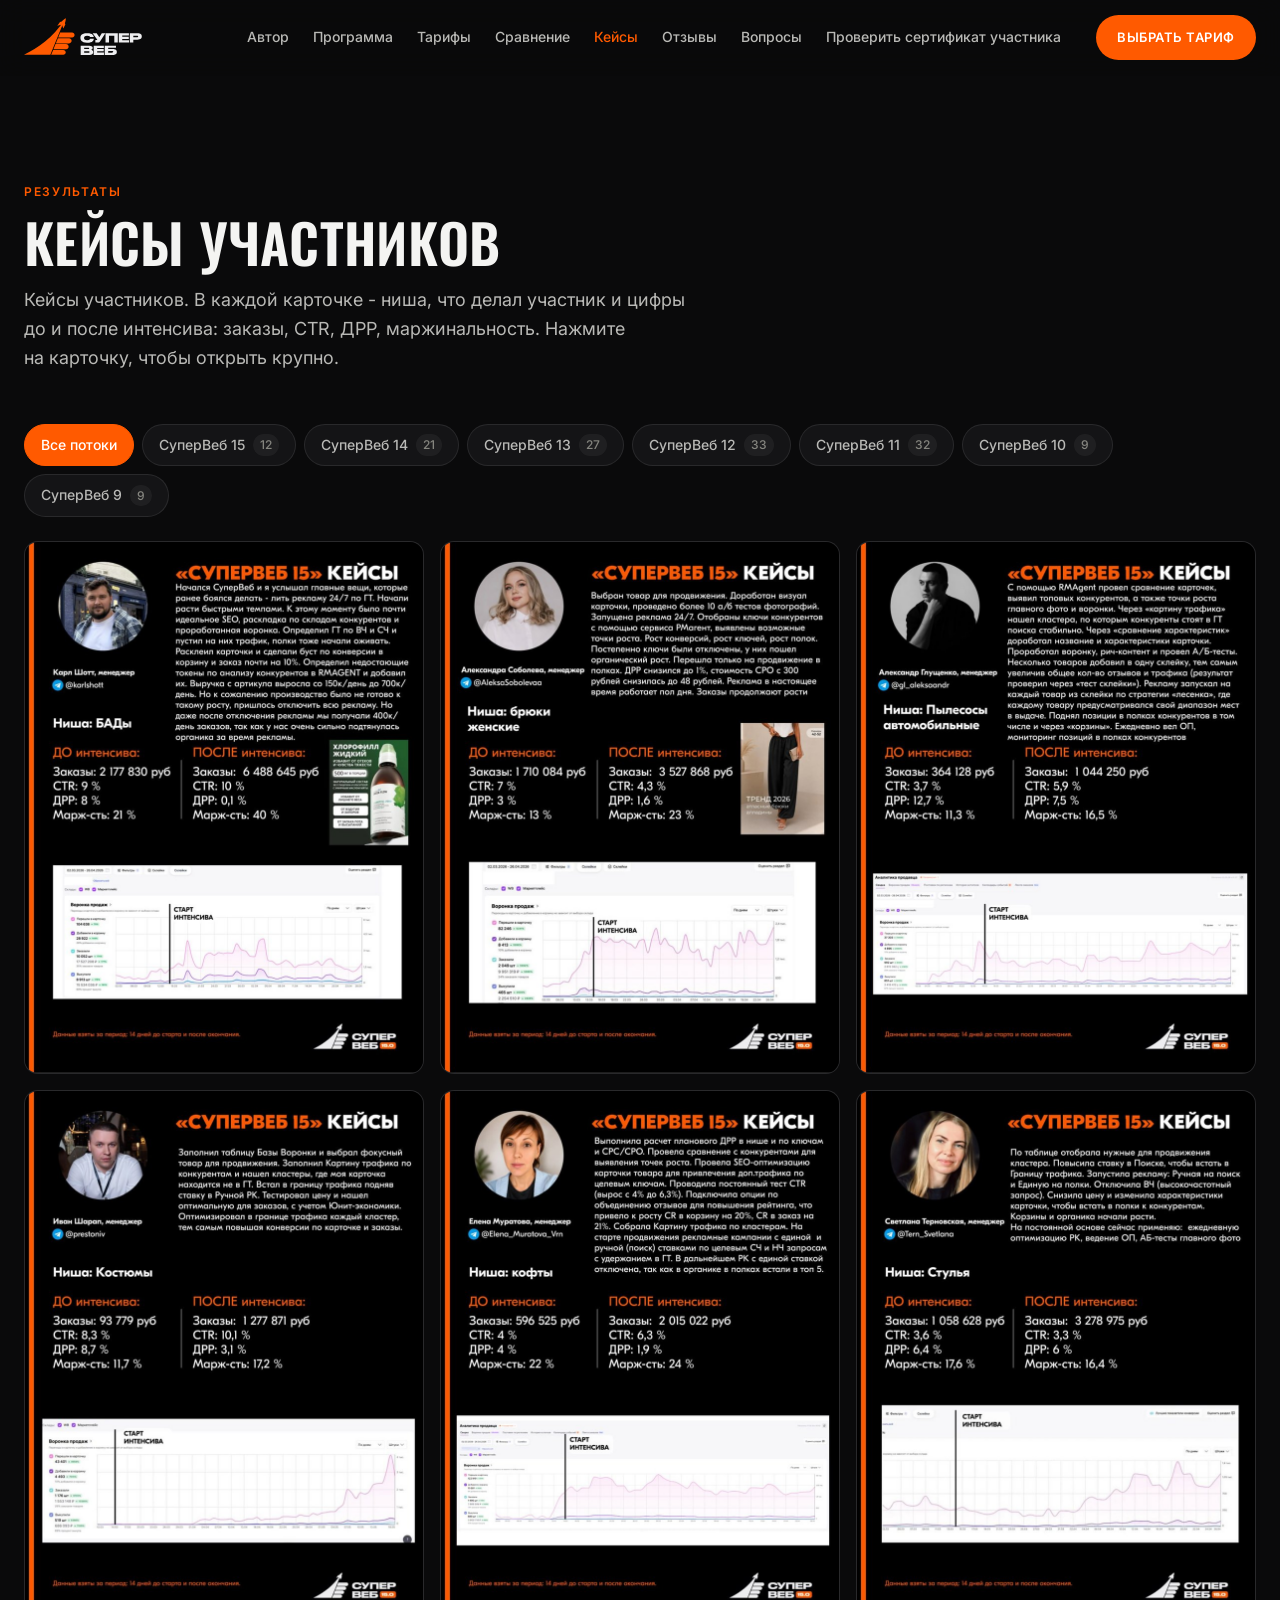
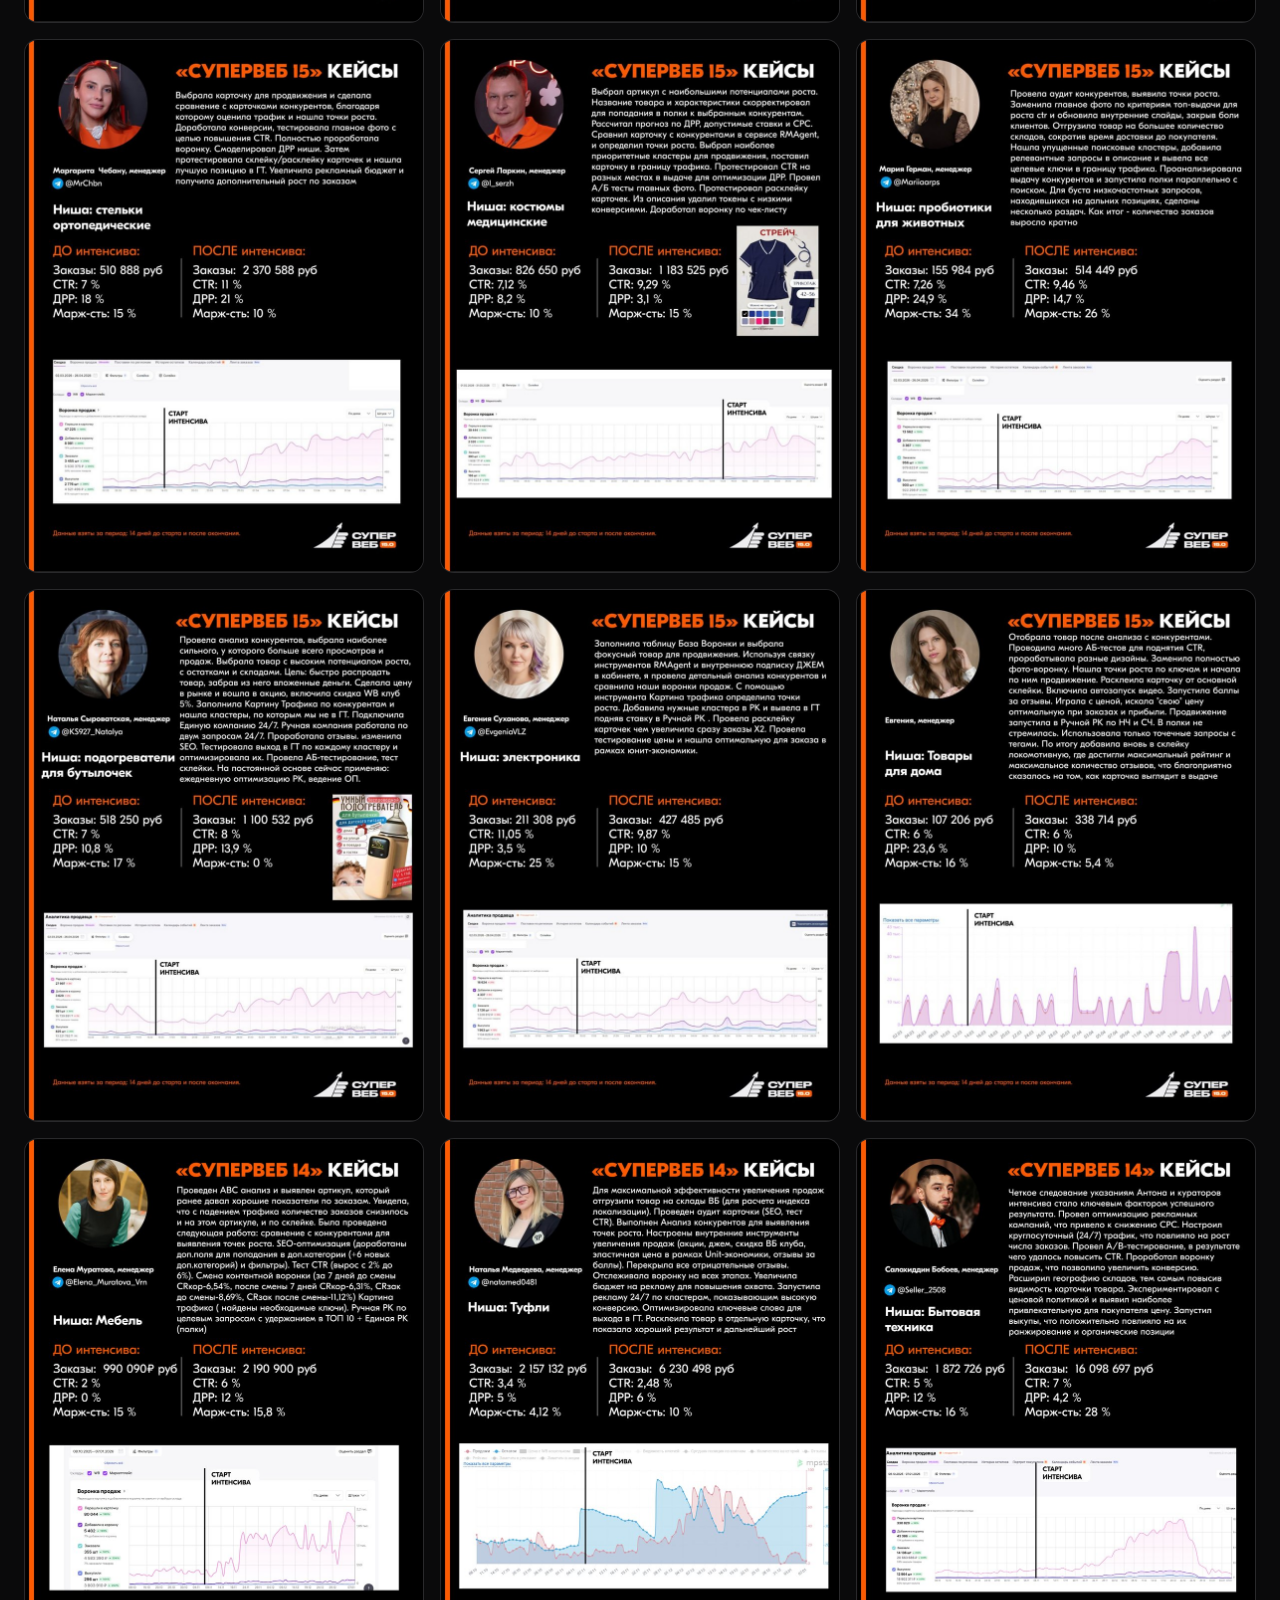
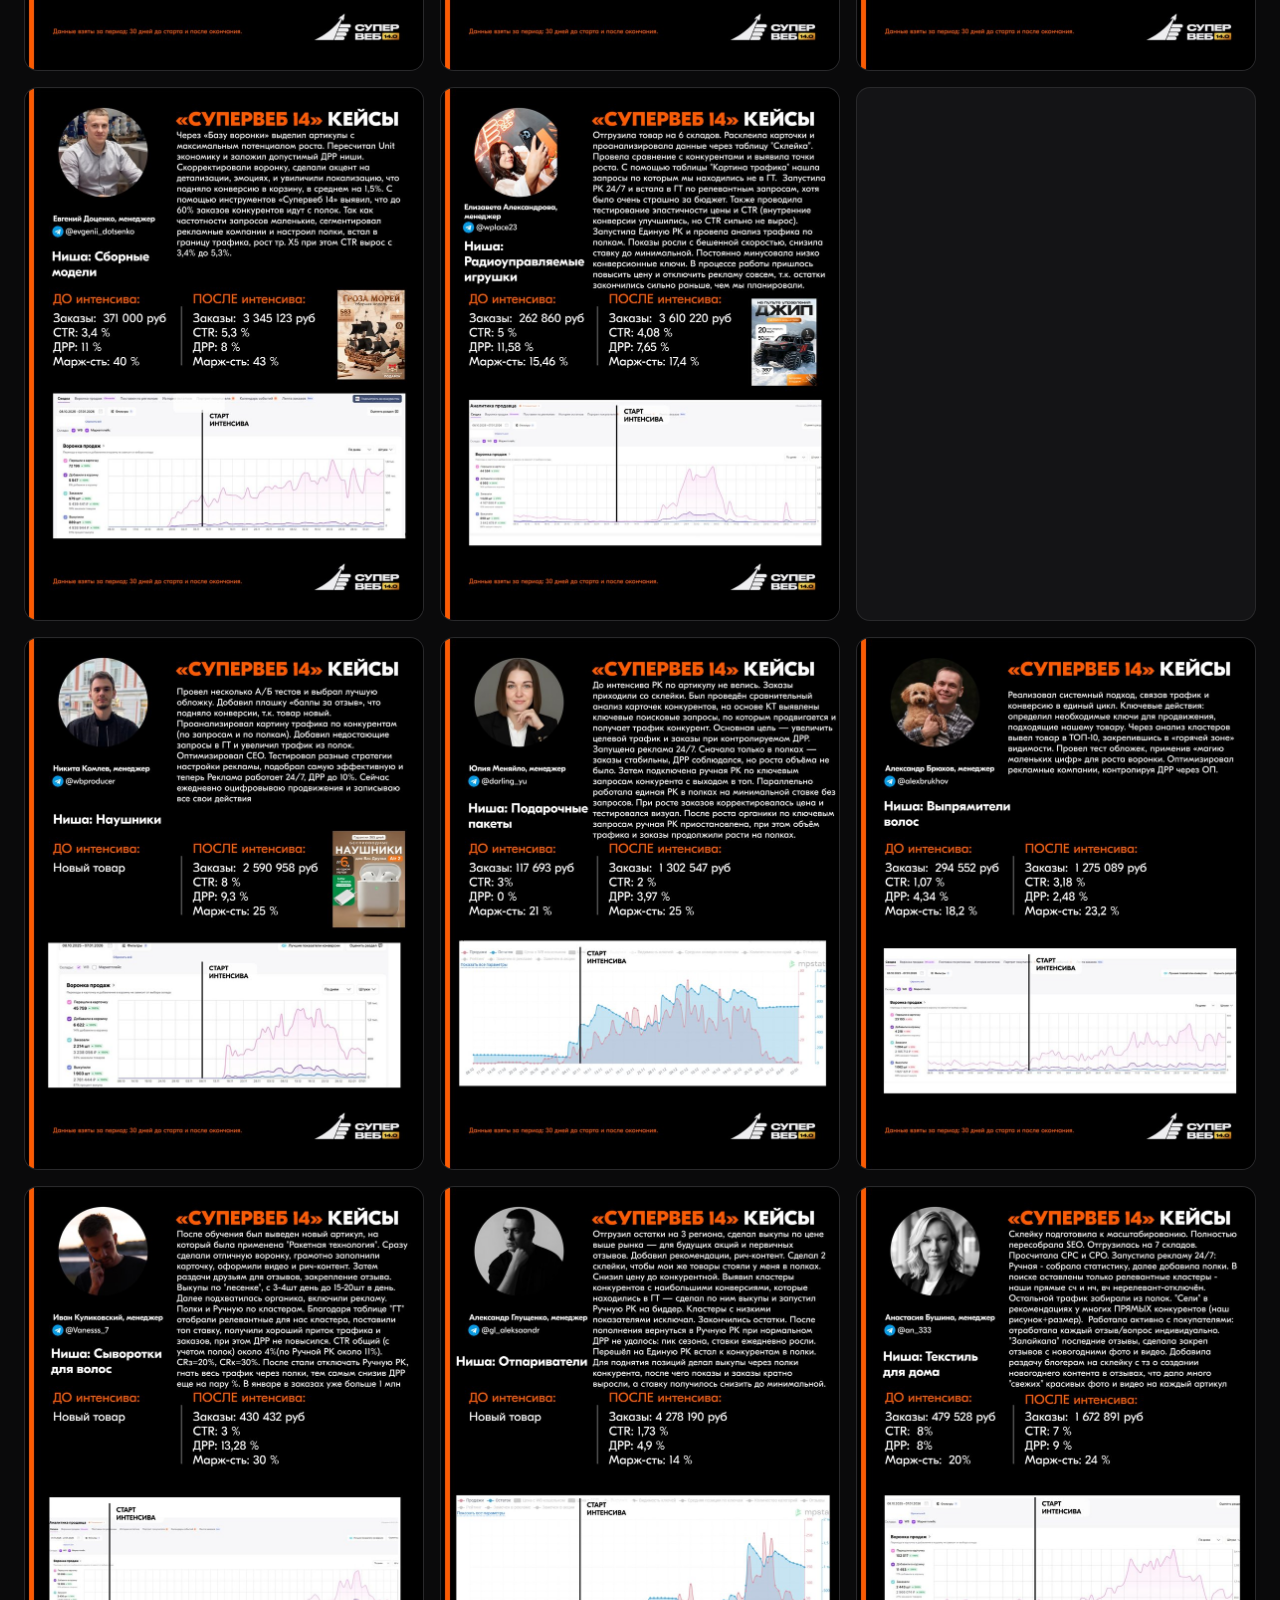
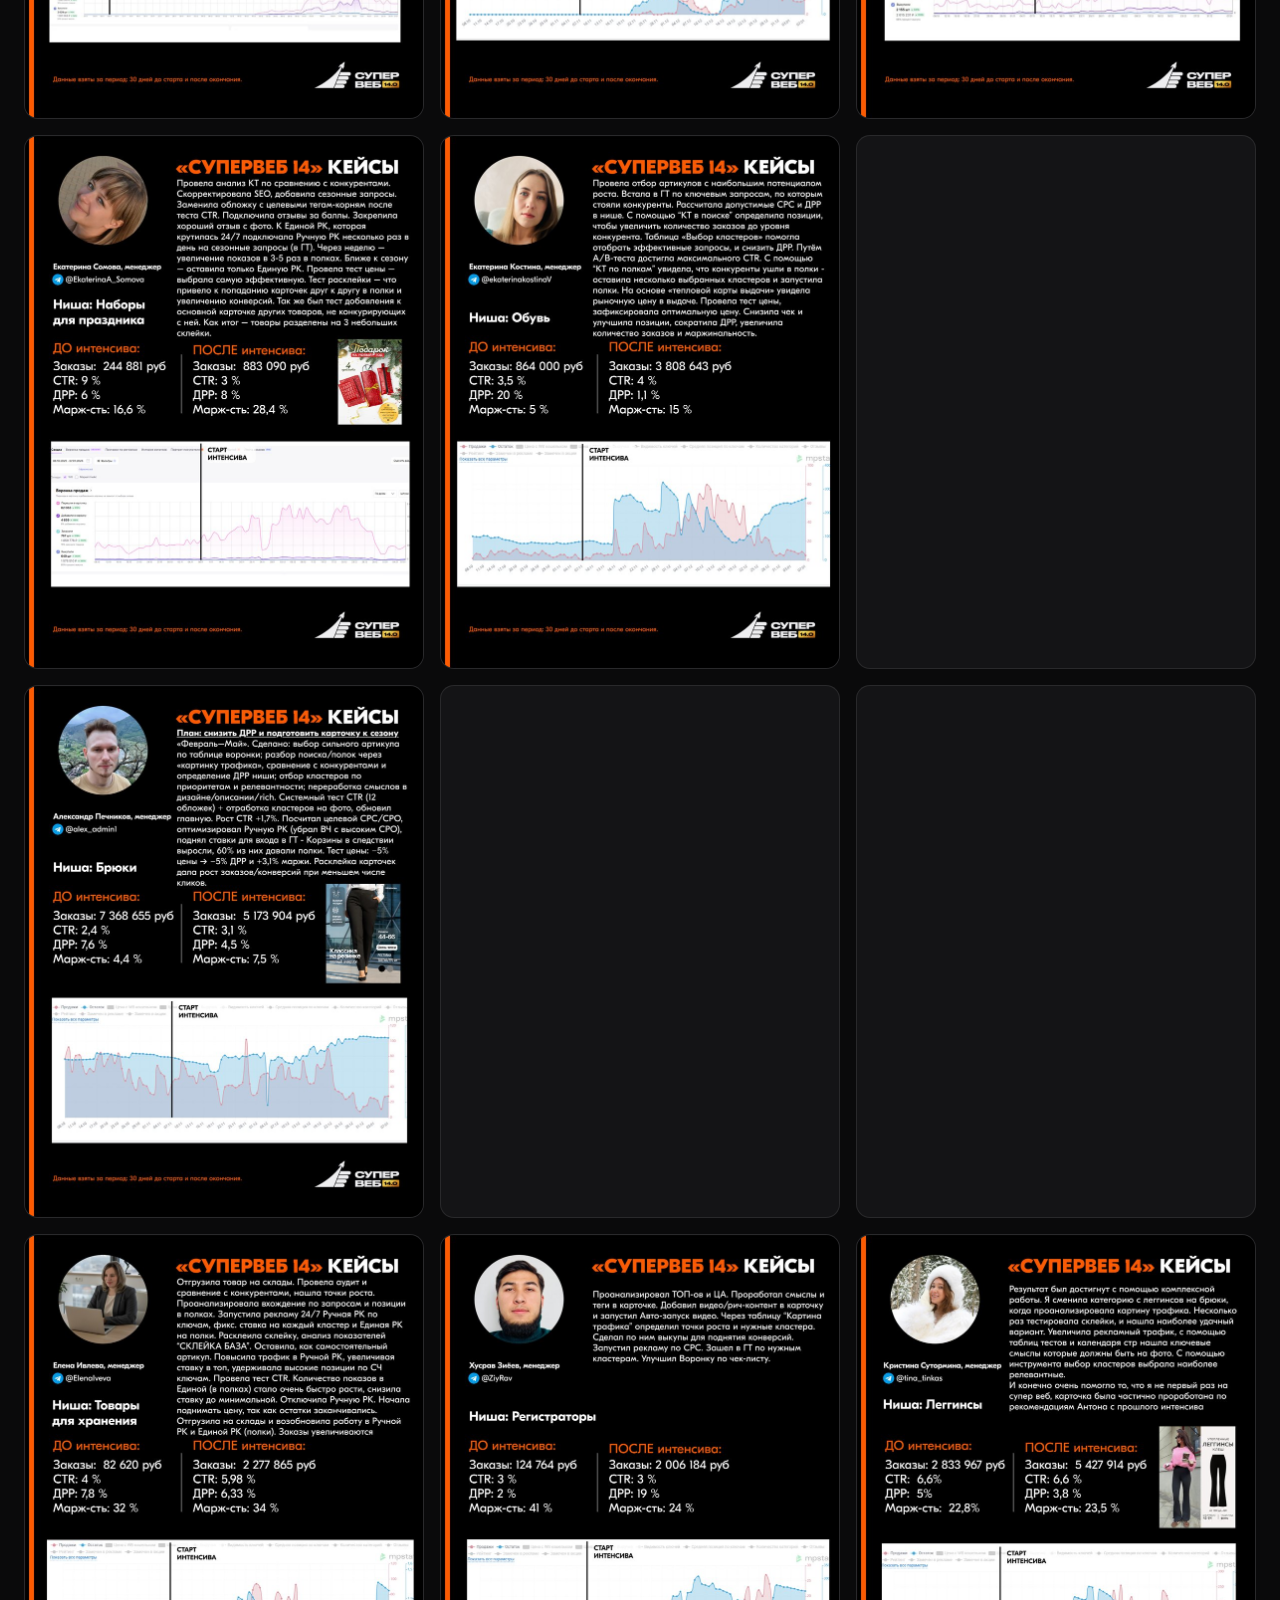
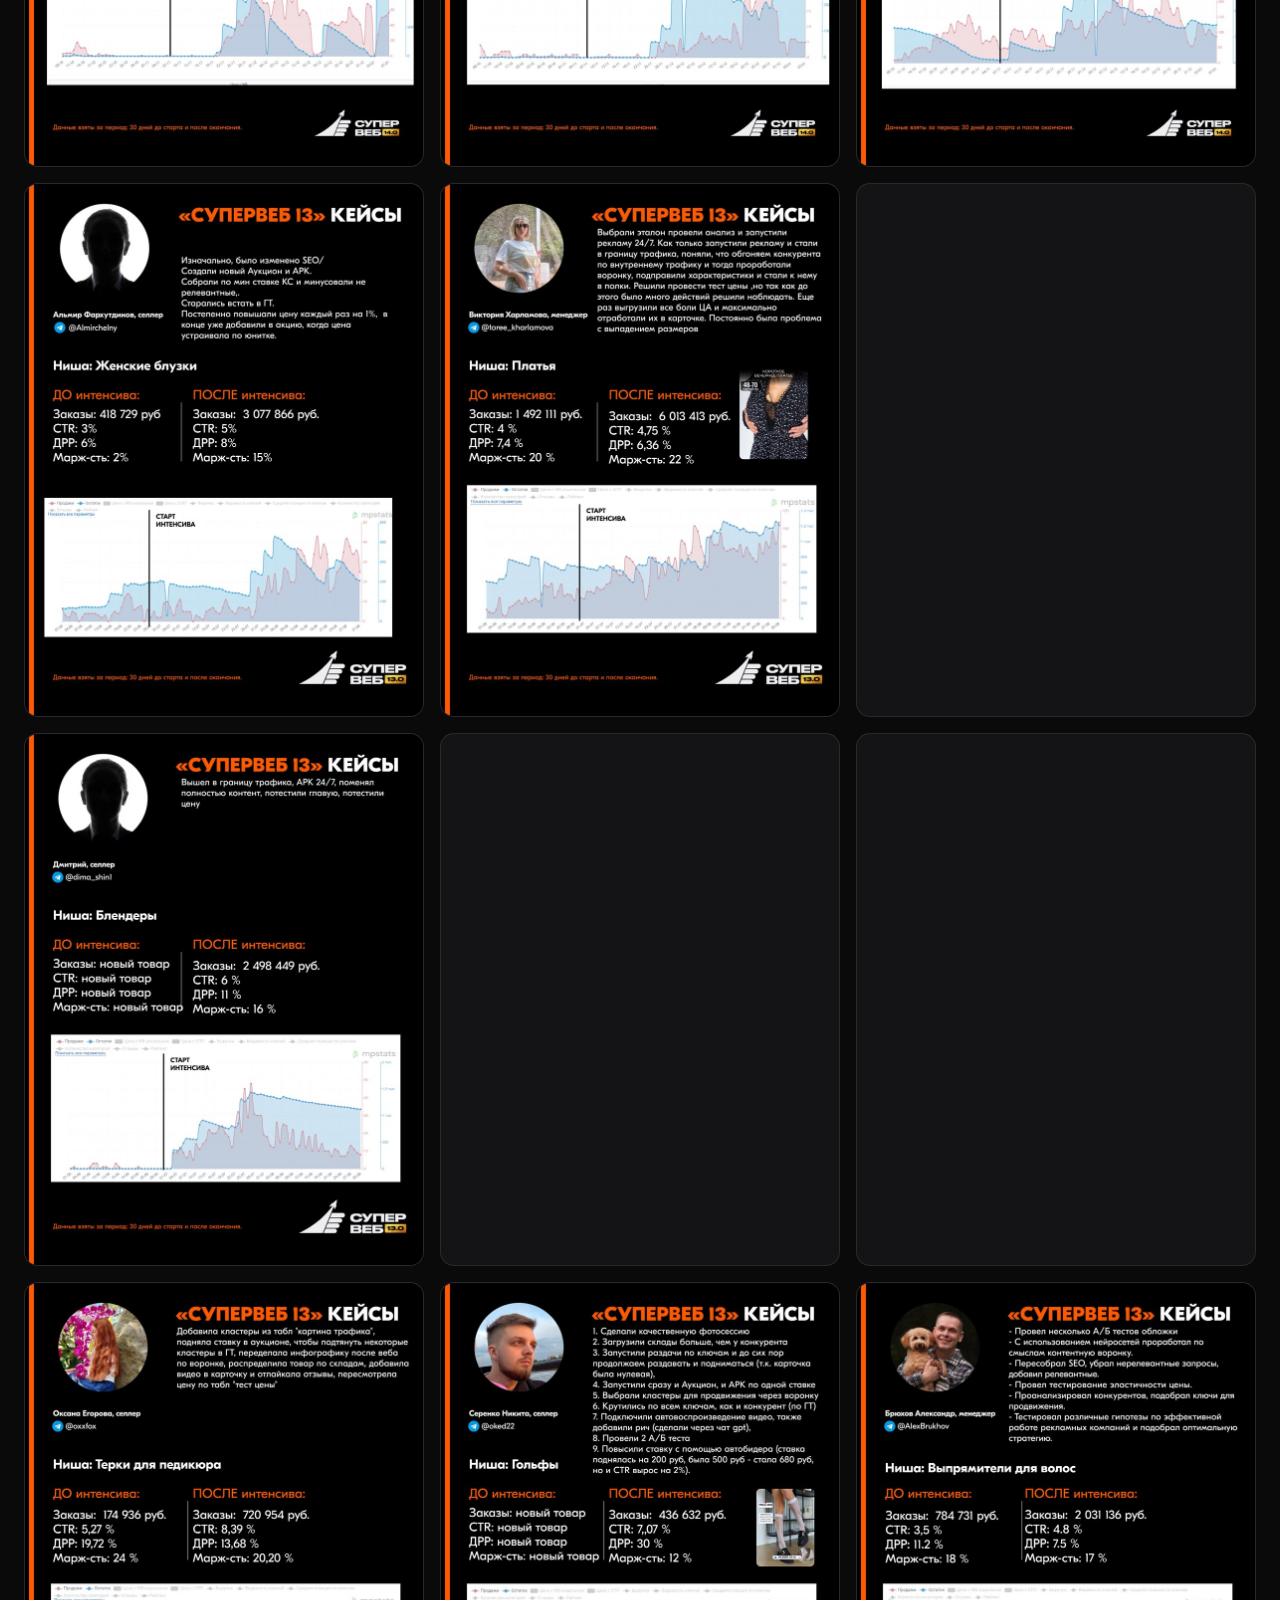
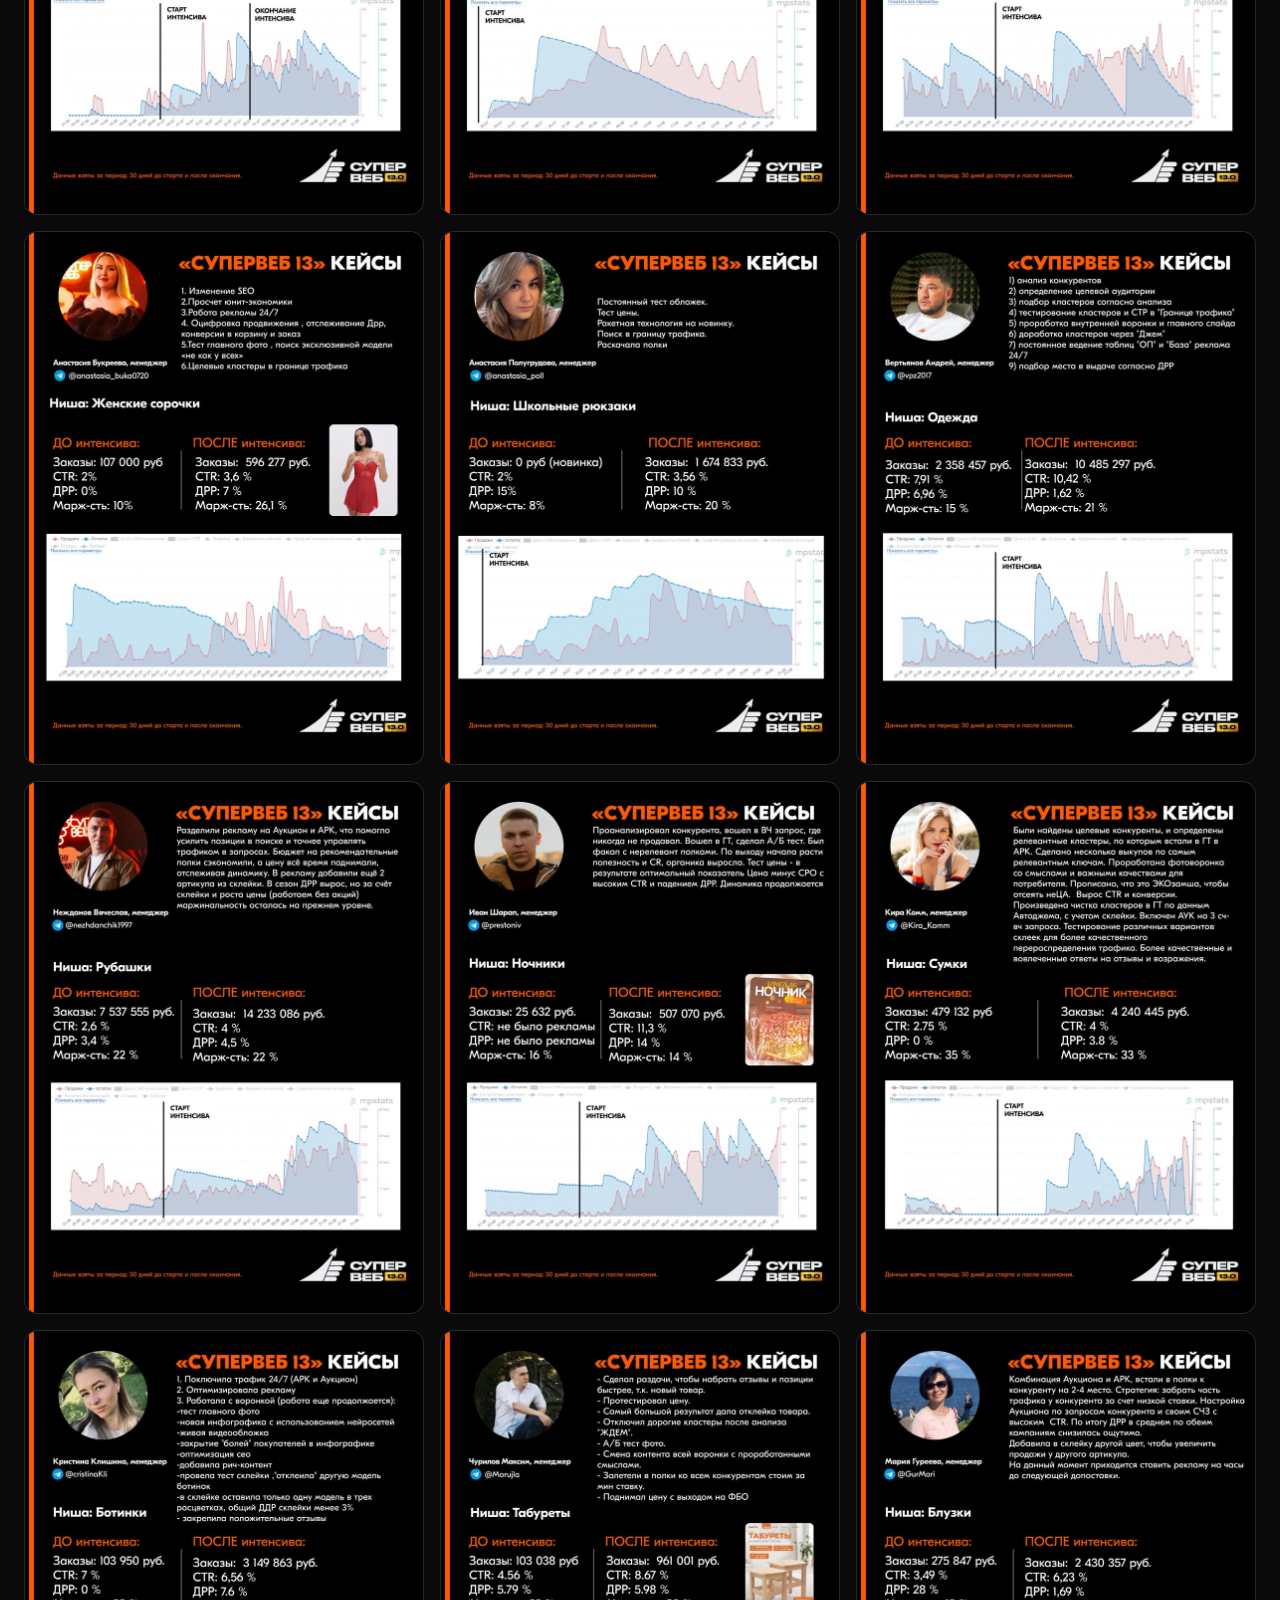
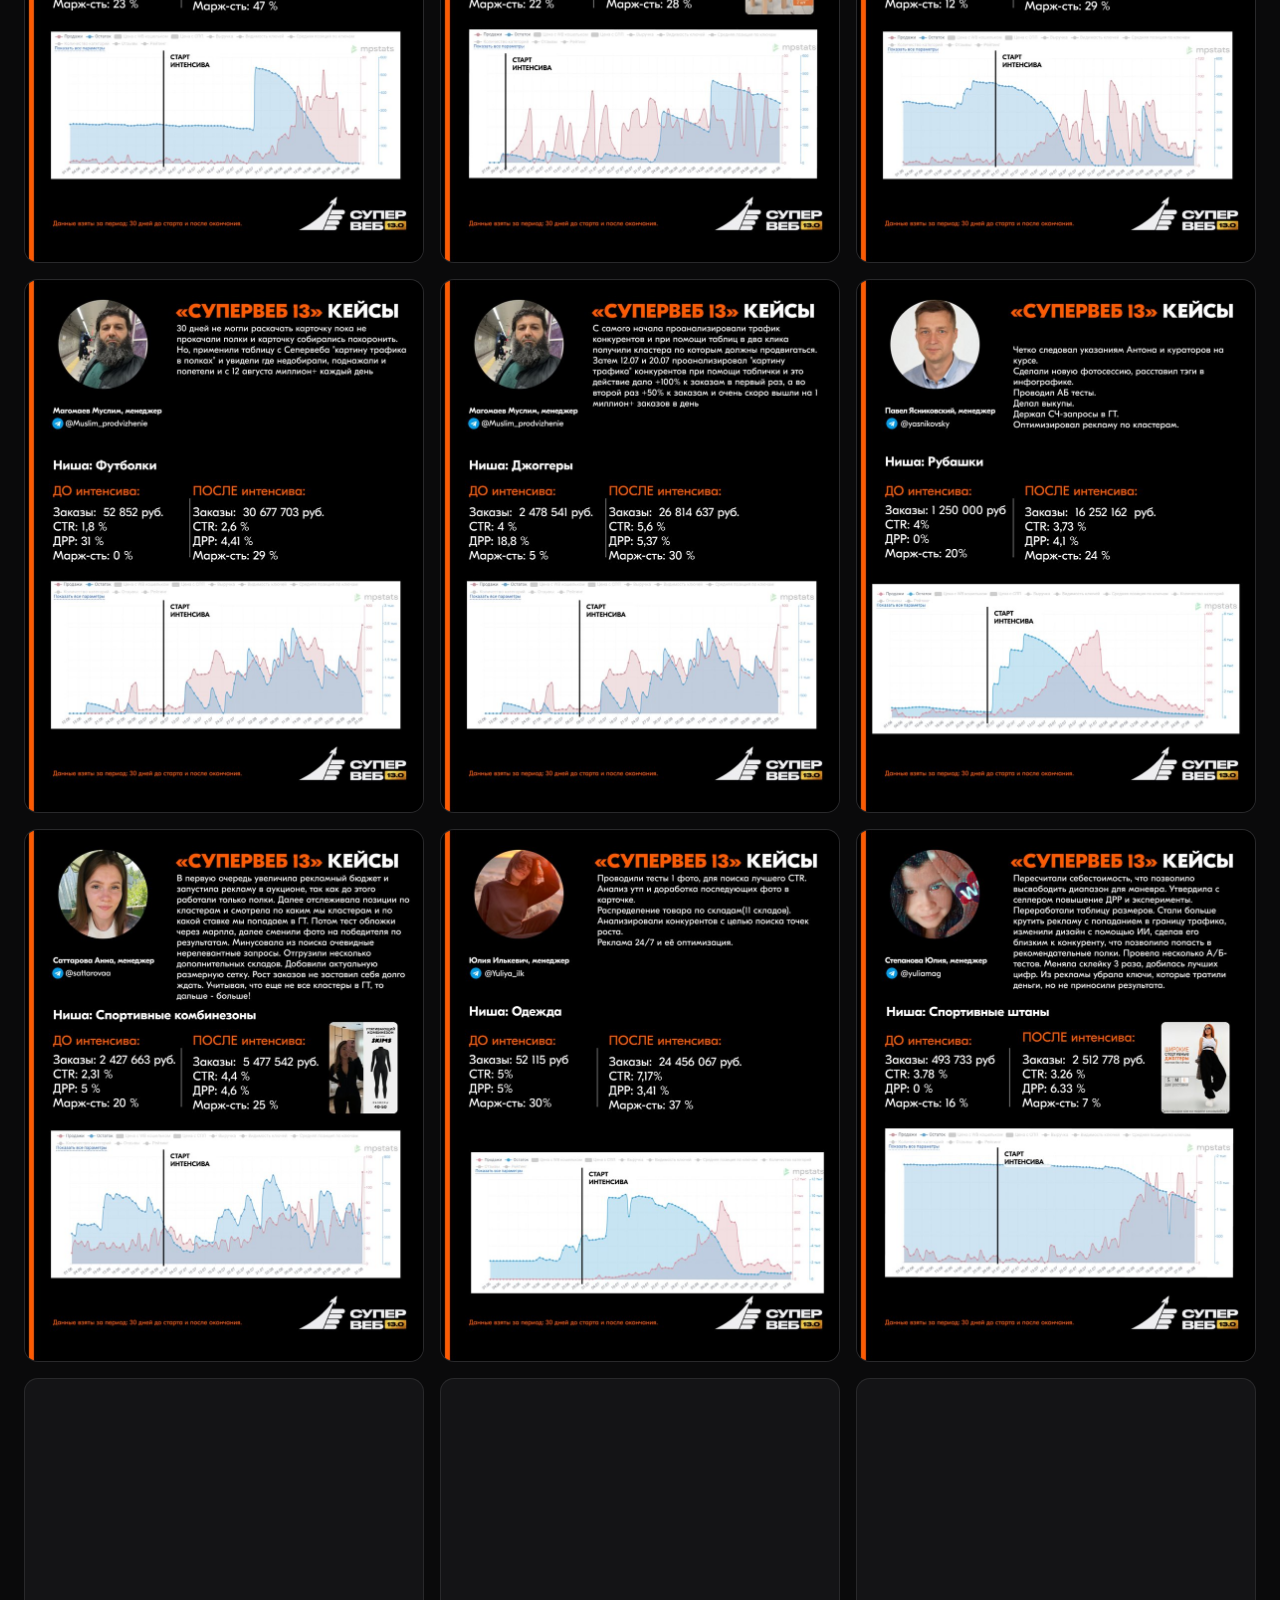
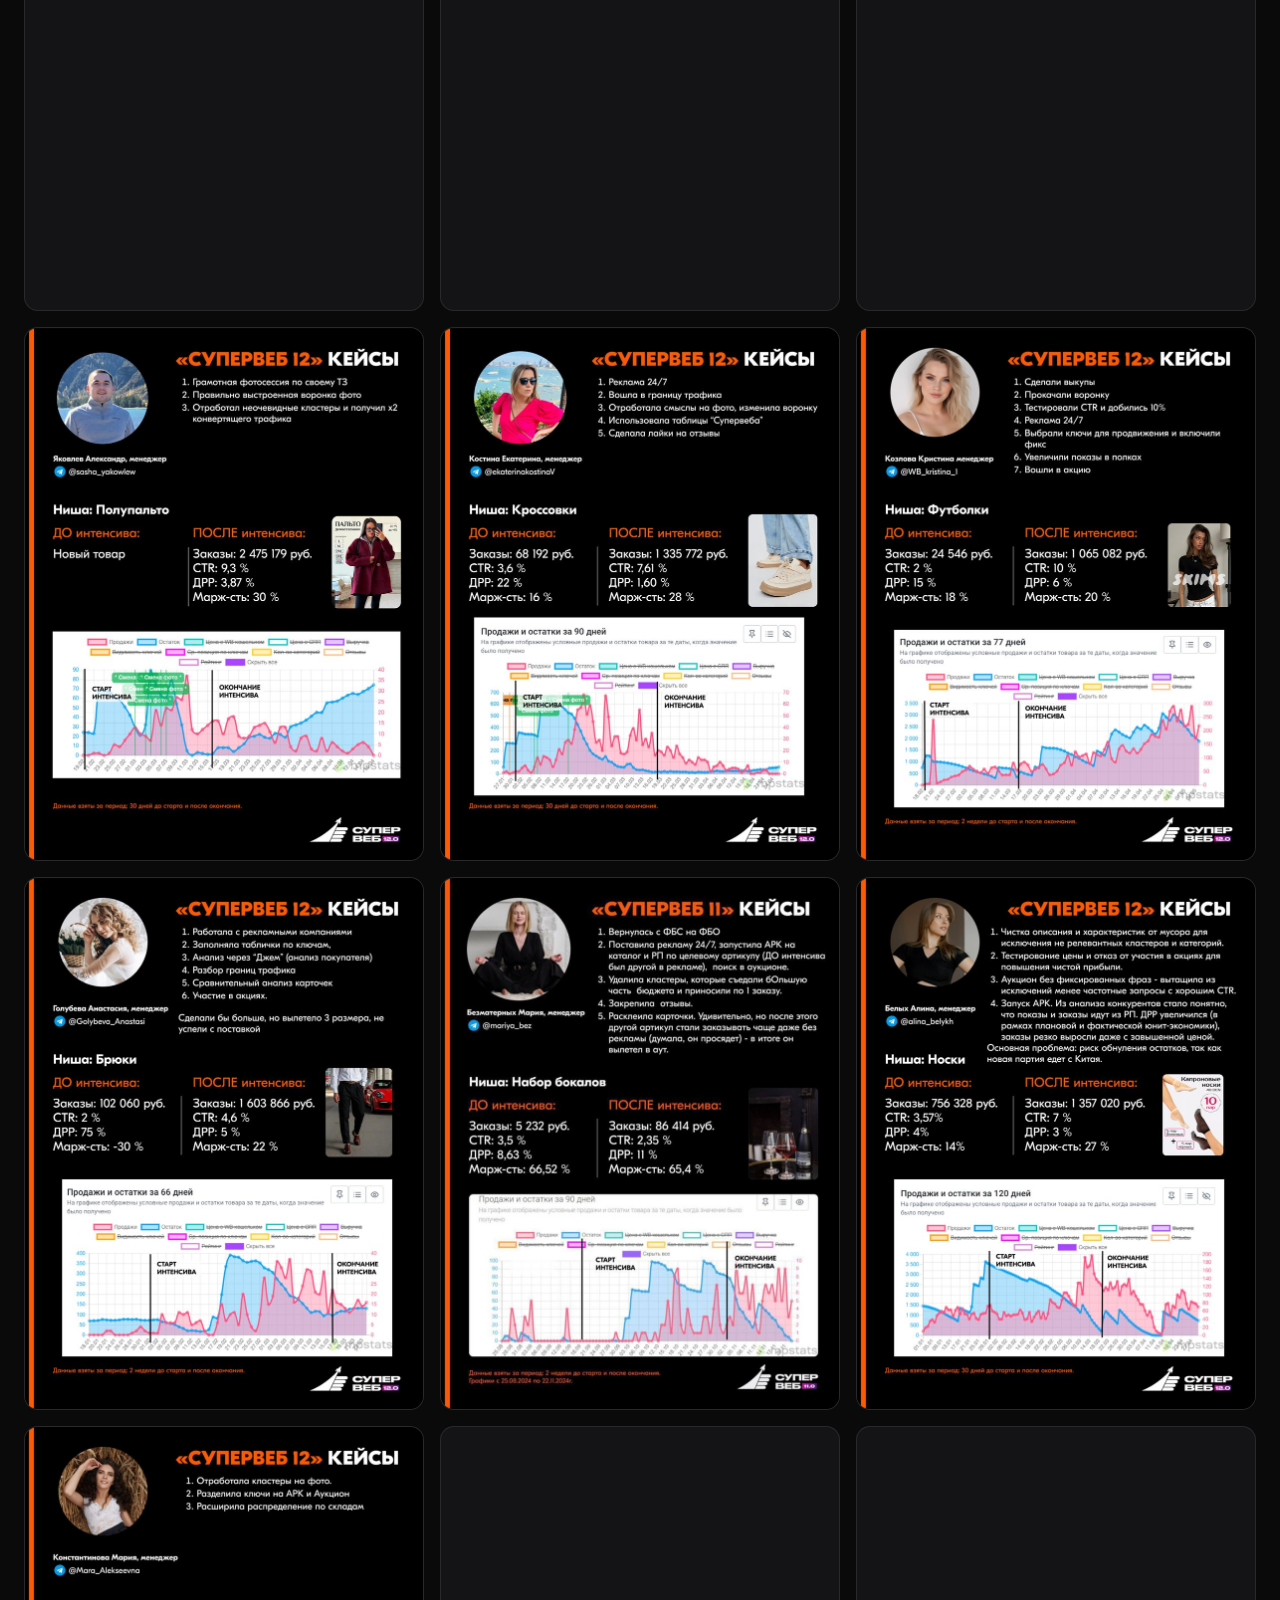
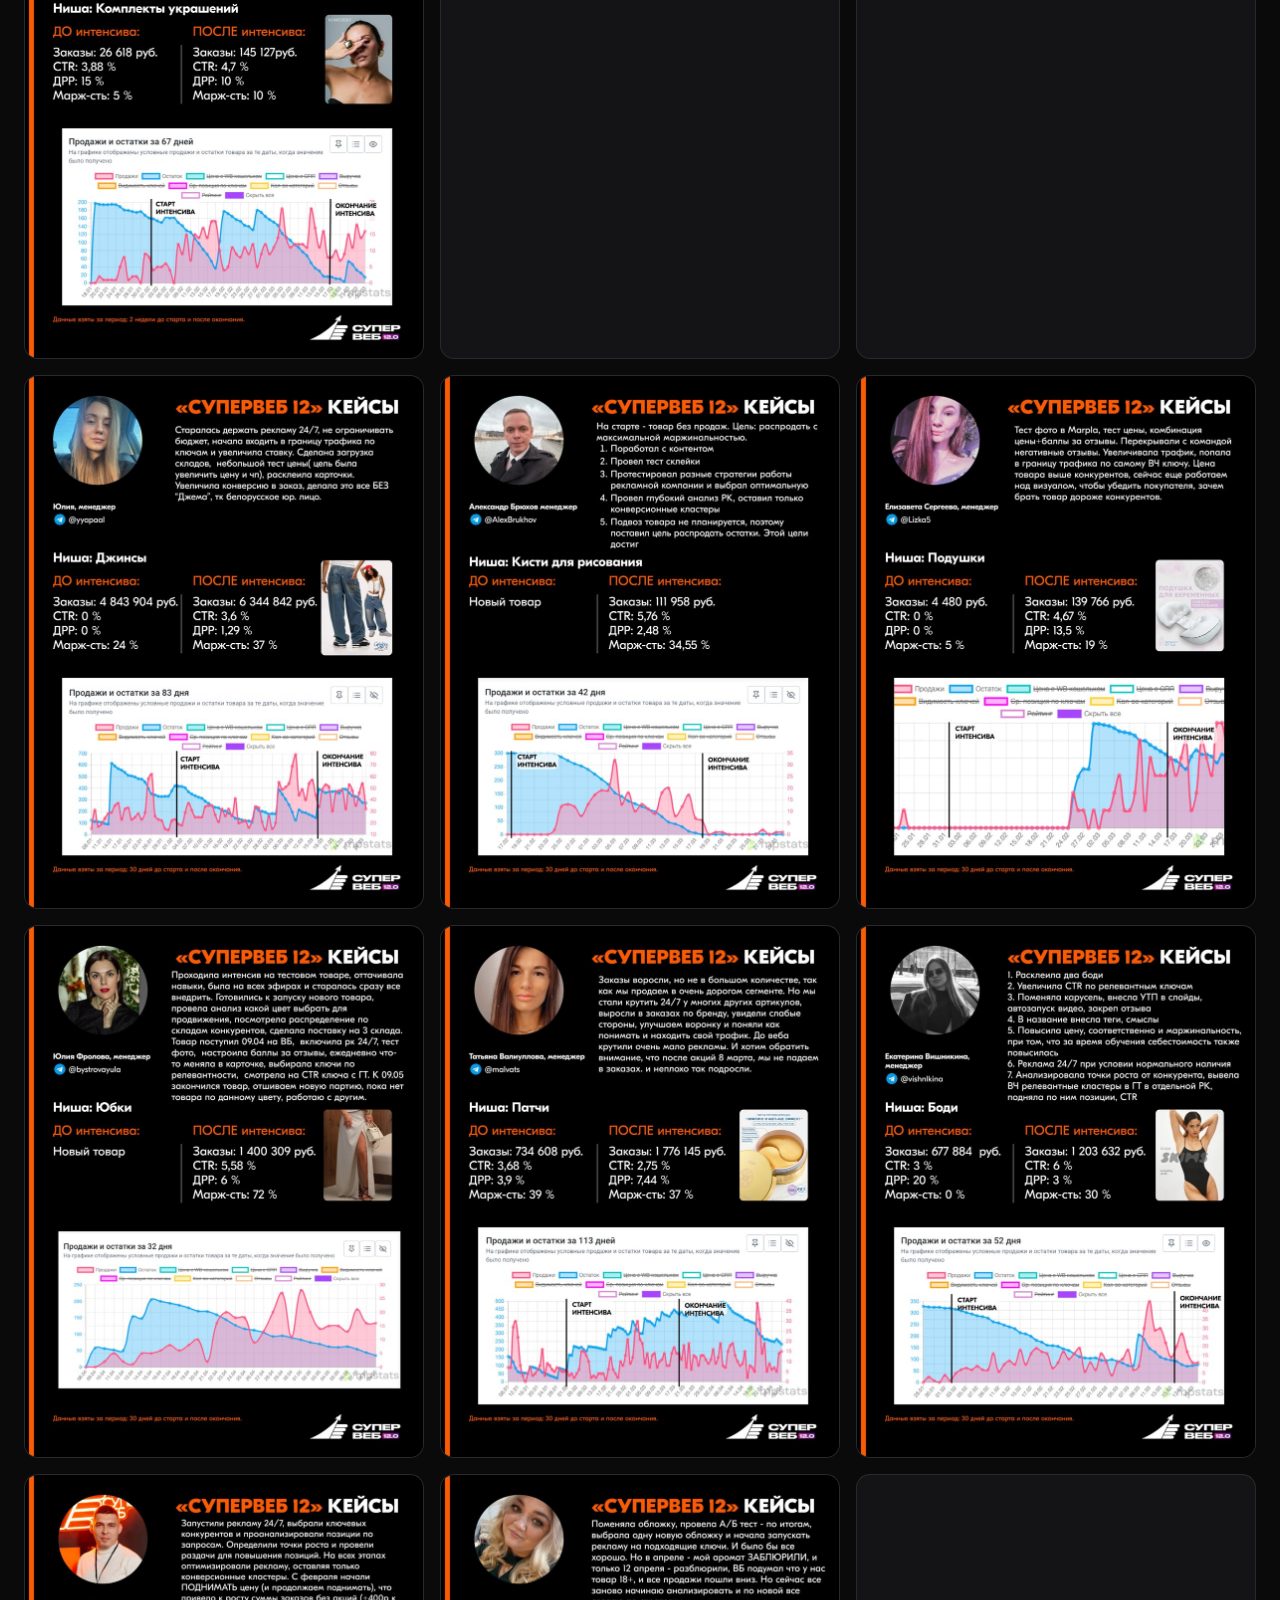
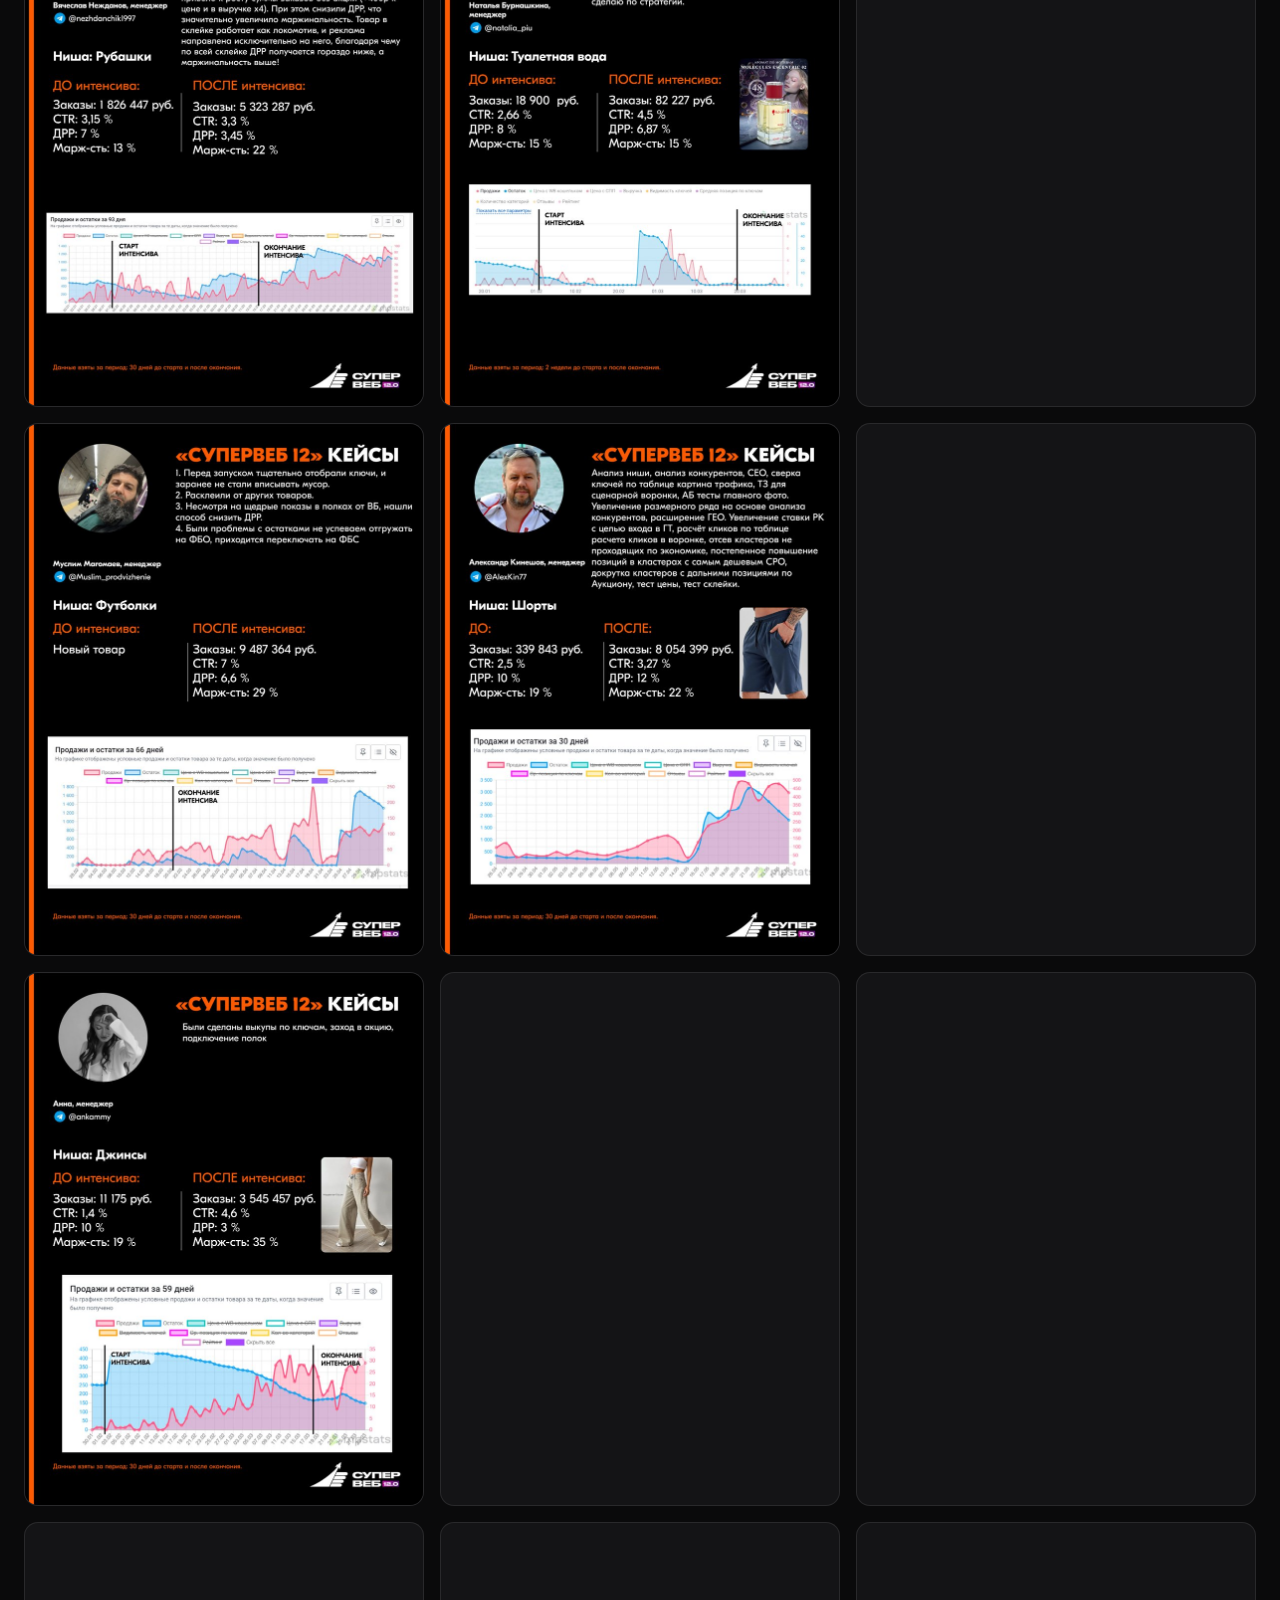
==== cases.html @ 1916b8dd "Новый сайт СуперВеб: главная, кейсы, фото выпускных, проверка сертификата" ====
<!DOCTYPE html>
<html lang="ru">
<head>
<meta charset="utf-8">
<meta name="viewport" content="width=device-width, initial-scale=1">
<title>Кейсы участников - СуперВеб</title>
<meta name="description" content="Результаты участников интенсива СуперВеб по потокам: ниша, что сделали, заказы, CTR и ДРР до и после.">
<meta name="theme-color" content="#0a0a0b">

<meta property="og:type" content="website">
<meta property="og:title" content="Кейсы участников СуперВеб">
<meta property="og:description" content="Кейсы участников интенсива СуперВеб: семь потоков, ниша и цифры до и после.">
<meta property="og:locale" content="ru_RU">
<!-- <meta property="og:image" content="https://superweb.ru/assets/img/og.jpg"> -->

<link rel="preconnect" href="https://fonts.googleapis.com">
<link rel="preconnect" href="https://fonts.gstatic.com" crossorigin>
<link href="https://fonts.googleapis.com/css2?family=Oswald:wght@500;600;700&family=Inter:wght@400;500;600;700&display=swap" rel="stylesheet">
<link rel="icon" href="assets/img/favicon.svg" type="image/svg+xml">
<link rel="stylesheet" href="assets/css/styles.css">

<!-- Ставим класс js до отрисовки: анимации появления включаются только
     когда JS реально работает. Без него весь контент виден сразу. -->
<script>document.documentElement.classList.add('js');</script>
</head>

<body>
<a class="skip" href="#main">Перейти к содержанию</a>

<header class="header" id="header">
  <div class="header__in">
    <a class="logo" href="index.html" aria-label="СуперВеб - на главную">
      <img class="logo__img" src="assets/img/logo.svg" alt="СуперВеб" width="118" height="38">
    </a>

    <nav class="nav" aria-label="Основная навигация">
      <a href="index.html#author">Автор</a>
      <a href="index.html#program">Программа</a>
      <a href="index.html#tiers">Тарифы</a>
      <a href="index.html#compare">Сравнение</a>
      <a href="cases.html" class="is-active">Кейсы</a>
      <a href="index.html#reviews">Отзывы</a>
      <a href="index.html#faq">Вопросы</a>
      <a href="student.html">Проверить сертификат участника</a>
    </nav>

    <a class="btn btn--primary btn--sm" href="index.html#tiers">Выбрать тариф</a>

    <button class="burger" id="burger" type="button"
            aria-label="Меню" aria-expanded="false" aria-controls="drawer">
      <span></span>
    </button>
  </div>
</header>

<div class="drawer" id="drawer" hidden>
  <a href="index.html#author">Автор</a>
  <a href="index.html#program">Программа</a>
  <a href="index.html#tiers">Тарифы</a>
  <a href="index.html#compare">Сравнение тарифов</a>
  <a href="cases.html" class="is-active">Кейсы</a>
  <a href="index.html#reviews">Отзывы</a>
  <a href="index.html#offline">Офлайн</a>
  <a href="index.html#faq">Вопросы</a>
  <a href="student.html">Проверить сертификат участника</a>
  <a class="btn btn--primary btn--block" href="index.html#tiers">Выбрать тариф</a>
</div>

<main id="main">
<span id="top"></span>

<section class="section cases-page">
  <div class="wrap">
    <div class="sec-head">
      <span class="eyebrow">Результаты</span>
      <h1 class="h2">Кейсы участников</h1>
      <p class="lede">
        Кейсы участников. В&nbsp;каждой карточке - ниша, что делал участник
        и&nbsp;цифры до&nbsp;и&nbsp;после интенсива: заказы, CTR, ДРР, маржинальность.
        Нажмите на&nbsp;карточку, чтобы открыть крупно.
      </p>
    </div>

    <div class="ftabs" role="tablist" aria-label="Потоки">
        <button class="ftab is-active" type="button" data-filter="all">Все потоки</button>
        <button class="ftab" type="button" data-filter="15">СуперВеб 15 <span>12</span></button>
        <button class="ftab" type="button" data-filter="14">СуперВеб 14 <span>21</span></button>
        <button class="ftab" type="button" data-filter="13">СуперВеб 13 <span>27</span></button>
        <button class="ftab" type="button" data-filter="12">СуперВеб 12 <span>33</span></button>
        <button class="ftab" type="button" data-filter="11">СуперВеб 11 <span>32</span></button>
        <button class="ftab" type="button" data-filter="10">СуперВеб 10 <span>9</span></button>
        <button class="ftab" type="button" data-filter="9">СуперВеб 9 <span>9</span></button>
    </div>

    <div class="cases-grid" id="casesGrid">
        <a class="case" href="assets/img/cases/s15-01.jpg" data-stream="15" data-lightbox>
          <img src="assets/img/cases/s15-01.jpg" alt="Кейс СуперВеб 15: Карл Шотт - БАДы" width="800" height="1068" loading="lazy" decoding="async">
        </a>
        <a class="case" href="assets/img/cases/s15-02.jpg" data-stream="15" data-lightbox>
          <img src="assets/img/cases/s15-02.jpg" alt="Кейс СуперВеб 15: Александра Соболева - брюки женские" width="800" height="1068" loading="lazy" decoding="async">
        </a>
        <a class="case" href="assets/img/cases/s15-03.jpg" data-stream="15" data-lightbox>
          <img src="assets/img/cases/s15-03.jpg" alt="Кейс СуперВеб 15: Иван Шарап - костюмы" width="800" height="1068" loading="lazy" decoding="async">
        </a>
        <a class="case" href="assets/img/cases/s15-04.jpg" data-stream="15" data-lightbox>
          <img src="assets/img/cases/s15-04.jpg" alt="Кейс СуперВеб 15: Александр Глущенко - пылесосы автомобильные" width="800" height="1068" loading="lazy" decoding="async">
        </a>
        <a class="case" href="assets/img/cases/s15-05.jpg" data-stream="15" data-lightbox>
          <img src="assets/img/cases/s15-05.jpg" alt="Кейс СуперВеб 15: Елена Муратова - кофты" width="800" height="1068" loading="lazy" decoding="async">
        </a>
        <a class="case" href="assets/img/cases/s15-06.jpg" data-stream="15" data-lightbox>
          <img src="assets/img/cases/s15-06.jpg" alt="Кейс СуперВеб 15: Светлана Терновская - стулья" width="800" height="1068" loading="lazy" decoding="async">
        </a>
        <a class="case" href="assets/img/cases/s15-07.jpg" data-stream="15" data-lightbox>
          <img src="assets/img/cases/s15-07.jpg" alt="Кейс СуперВеб 15: Маргарита Чебану - стельки ортопедические" width="800" height="1068" loading="lazy" decoding="async">
        </a>
        <a class="case" href="assets/img/cases/s15-08.jpg" data-stream="15" data-lightbox>
          <img src="assets/img/cases/s15-08.jpg" alt="Кейс СуперВеб 15: Сергей Ларкин - костюмы медицинские" width="800" height="1068" loading="lazy" decoding="async">
        </a>
        <a class="case" href="assets/img/cases/s15-09.jpg" data-stream="15" data-lightbox>
          <img src="assets/img/cases/s15-09.jpg" alt="Кейс СуперВеб 15: Мария Герман - пробиотики для животных" width="800" height="1068" loading="lazy" decoding="async">
        </a>
        <a class="case" href="assets/img/cases/s15-10.jpg" data-stream="15" data-lightbox>
          <img src="assets/img/cases/s15-10.jpg" alt="Кейс СуперВеб 15: Наталья Сыроватская - подогреватели для бутылочек" width="800" height="1068" loading="lazy" decoding="async">
        </a>
        <a class="case" href="assets/img/cases/s15-11.jpg" data-stream="15" data-lightbox>
          <img src="assets/img/cases/s15-11.jpg" alt="Кейс СуперВеб 15: Евгения Суханова - электроника" width="800" height="1068" loading="lazy" decoding="async">
        </a>
        <a class="case" href="assets/img/cases/s15-12.jpg" data-stream="15" data-lightbox>
          <img src="assets/img/cases/s15-12.jpg" alt="Кейс СуперВеб 15: Евгения - товары для дома" width="800" height="1068" loading="lazy" decoding="async">
        </a>
        <a class="case" href="assets/img/cases/s14-01.jpg" data-stream="14" data-lightbox>
          <img src="assets/img/cases/s14-01.jpg" alt="Кейс участника СуперВеб 14" width="800" height="1067" loading="lazy" decoding="async">
        </a>
        <a class="case" href="assets/img/cases/s14-02.jpg" data-stream="14" data-lightbox>
          <img src="assets/img/cases/s14-02.jpg" alt="Кейс участника СуперВеб 14" width="800" height="1067" loading="lazy" decoding="async">
        </a>
        <a class="case" href="assets/img/cases/s14-03.jpg" data-stream="14" data-lightbox>
          <img src="assets/img/cases/s14-03.jpg" alt="Кейс участника СуперВеб 14" width="800" height="1067" loading="lazy" decoding="async">
        </a>
        <a class="case" href="assets/img/cases/s14-04.jpg" data-stream="14" data-lightbox>
          <img src="assets/img/cases/s14-04.jpg" alt="Кейс участника СуперВеб 14" width="800" height="1067" loading="lazy" decoding="async">
        </a>
        <a class="case" href="assets/img/cases/s14-05.jpg" data-stream="14" data-lightbox>
          <img src="assets/img/cases/s14-05.jpg" alt="Кейс участника СуперВеб 14" width="800" height="1067" loading="lazy" decoding="async">
        </a>
        <a class="case" href="assets/img/cases/s14-06.jpg" data-stream="14" data-lightbox>
          <img src="assets/img/cases/s14-06.jpg" alt="Кейс участника СуперВеб 14" width="800" height="1067" loading="lazy" decoding="async">
        </a>
        <a class="case" href="assets/img/cases/s14-07.jpg" data-stream="14" data-lightbox>
          <img src="assets/img/cases/s14-07.jpg" alt="Кейс участника СуперВеб 14" width="800" height="1067" loading="lazy" decoding="async">
        </a>
        <a class="case" href="assets/img/cases/s14-08.jpg" data-stream="14" data-lightbox>
          <img src="assets/img/cases/s14-08.jpg" alt="Кейс участника СуперВеб 14" width="800" height="1067" loading="lazy" decoding="async">
        </a>
        <a class="case" href="assets/img/cases/s14-09.jpg" data-stream="14" data-lightbox>
          <img src="assets/img/cases/s14-09.jpg" alt="Кейс участника СуперВеб 14" width="800" height="1067" loading="lazy" decoding="async">
        </a>
        <a class="case" href="assets/img/cases/s14-10.jpg" data-stream="14" data-lightbox>
          <img src="assets/img/cases/s14-10.jpg" alt="Кейс участника СуперВеб 14" width="800" height="1067" loading="lazy" decoding="async">
        </a>
        <a class="case" href="assets/img/cases/s14-11.jpg" data-stream="14" data-lightbox>
          <img src="assets/img/cases/s14-11.jpg" alt="Кейс участника СуперВеб 14" width="800" height="1067" loading="lazy" decoding="async">
        </a>
        <a class="case" href="assets/img/cases/s14-12.jpg" data-stream="14" data-lightbox>
          <img src="assets/img/cases/s14-12.jpg" alt="Кейс участника СуперВеб 14" width="800" height="1067" loading="lazy" decoding="async">
        </a>
        <a class="case" href="assets/img/cases/s14-13.jpg" data-stream="14" data-lightbox>
          <img src="assets/img/cases/s14-13.jpg" alt="Кейс участника СуперВеб 14" width="800" height="1067" loading="lazy" decoding="async">
        </a>
        <a class="case" href="assets/img/cases/s14-14.jpg" data-stream="14" data-lightbox>
          <img src="assets/img/cases/s14-14.jpg" alt="Кейс участника СуперВеб 14" width="800" height="1067" loading="lazy" decoding="async">
        </a>
        <a class="case" href="assets/img/cases/s14-15.jpg" data-stream="14" data-lightbox>
          <img src="assets/img/cases/s14-15.jpg" alt="Кейс участника СуперВеб 14" width="800" height="1067" loading="lazy" decoding="async">
        </a>
        <a class="case" href="assets/img/cases/s14-16.jpg" data-stream="14" data-lightbox>
          <img src="assets/img/cases/s14-16.jpg" alt="Кейс участника СуперВеб 14" width="800" height="1067" loading="lazy" decoding="async">
        </a>
        <a class="case" href="assets/img/cases/s14-17.jpg" data-stream="14" data-lightbox>
          <img src="assets/img/cases/s14-17.jpg" alt="Кейс участника СуперВеб 14" width="800" height="1067" loading="lazy" decoding="async">
        </a>
        <a class="case" href="assets/img/cases/s14-18.jpg" data-stream="14" data-lightbox>
          <img src="assets/img/cases/s14-18.jpg" alt="Кейс участника СуперВеб 14" width="800" height="1067" loading="lazy" decoding="async">
        </a>
        <a class="case" href="assets/img/cases/s14-19.jpg" data-stream="14" data-lightbox>
          <img src="assets/img/cases/s14-19.jpg" alt="Кейс участника СуперВеб 14" width="800" height="1067" loading="lazy" decoding="async">
        </a>
        <a class="case" href="assets/img/cases/s14-20.jpg" data-stream="14" data-lightbox>
          <img src="assets/img/cases/s14-20.jpg" alt="Кейс участника СуперВеб 14" width="800" height="1067" loading="lazy" decoding="async">
        </a>
        <a class="case" href="assets/img/cases/s14-21.jpg" data-stream="14" data-lightbox>
          <img src="assets/img/cases/s14-21.jpg" alt="Кейс участника СуперВеб 14" width="800" height="1067" loading="lazy" decoding="async">
        </a>
        <a class="case" href="assets/img/cases/s13-01.jpg" data-stream="13" data-lightbox>
          <img src="assets/img/cases/s13-01.jpg" alt="Кейс участника СуперВеб 13" width="800" height="1067" loading="lazy" decoding="async">
        </a>
        <a class="case" href="assets/img/cases/s13-02.jpg" data-stream="13" data-lightbox>
          <img src="assets/img/cases/s13-02.jpg" alt="Кейс участника СуперВеб 13" width="800" height="1067" loading="lazy" decoding="async">
        </a>
        <a class="case" href="assets/img/cases/s13-03.jpg" data-stream="13" data-lightbox>
          <img src="assets/img/cases/s13-03.jpg" alt="Кейс участника СуперВеб 13" width="800" height="1067" loading="lazy" decoding="async">
        </a>
        <a class="case" href="assets/img/cases/s13-04.jpg" data-stream="13" data-lightbox>
          <img src="assets/img/cases/s13-04.jpg" alt="Кейс участника СуперВеб 13" width="800" height="1067" loading="lazy" decoding="async">
        </a>
        <a class="case" href="assets/img/cases/s13-05.jpg" data-stream="13" data-lightbox>
          <img src="assets/img/cases/s13-05.jpg" alt="Кейс участника СуперВеб 13" width="800" height="1067" loading="lazy" decoding="async">
        </a>
        <a class="case" href="assets/img/cases/s13-06.jpg" data-stream="13" data-lightbox>
          <img src="assets/img/cases/s13-06.jpg" alt="Кейс участника СуперВеб 13" width="800" height="1067" loading="lazy" decoding="async">
        </a>
        <a class="case" href="assets/img/cases/s13-07.jpg" data-stream="13" data-lightbox>
          <img src="assets/img/cases/s13-07.jpg" alt="Кейс участника СуперВеб 13" width="800" height="1067" loading="lazy" decoding="async">
        </a>
        <a class="case" href="assets/img/cases/s13-08.jpg" data-stream="13" data-lightbox>
          <img src="assets/img/cases/s13-08.jpg" alt="Кейс участника СуперВеб 13" width="800" height="1067" loading="lazy" decoding="async">
        </a>
        <a class="case" href="assets/img/cases/s13-09.jpg" data-stream="13" data-lightbox>
          <img src="assets/img/cases/s13-09.jpg" alt="Кейс участника СуперВеб 13" width="800" height="1067" loading="lazy" decoding="async">
        </a>
        <a class="case" href="assets/img/cases/s13-10.jpg" data-stream="13" data-lightbox>
          <img src="assets/img/cases/s13-10.jpg" alt="Кейс участника СуперВеб 13" width="800" height="1067" loading="lazy" decoding="async">
        </a>
        <a class="case" href="assets/img/cases/s13-11.jpg" data-stream="13" data-lightbox>
          <img src="assets/img/cases/s13-11.jpg" alt="Кейс участника СуперВеб 13" width="800" height="1067" loading="lazy" decoding="async">
        </a>
        <a class="case" href="assets/img/cases/s13-12.jpg" data-stream="13" data-lightbox>
          <img src="assets/img/cases/s13-12.jpg" alt="Кейс участника СуперВеб 13" width="800" height="1067" loading="lazy" decoding="async">
        </a>
        <a class="case" href="assets/img/cases/s13-13.jpg" data-stream="13" data-lightbox>
          <img src="assets/img/cases/s13-13.jpg" alt="Кейс участника СуперВеб 13" width="800" height="1067" loading="lazy" decoding="async">
        </a>
        <a class="case" href="assets/img/cases/s13-14.jpg" data-stream="13" data-lightbox>
          <img src="assets/img/cases/s13-14.jpg" alt="Кейс участника СуперВеб 13" width="800" height="1067" loading="lazy" decoding="async">
        </a>
        <a class="case" href="assets/img/cases/s13-15.jpg" data-stream="13" data-lightbox>
          <img src="assets/img/cases/s13-15.jpg" alt="Кейс участника СуперВеб 13" width="800" height="1067" loading="lazy" decoding="async">
        </a>
        <a class="case" href="assets/img/cases/s13-16.jpg" data-stream="13" data-lightbox>
          <img src="assets/img/cases/s13-16.jpg" alt="Кейс участника СуперВеб 13" width="800" height="1067" loading="lazy" decoding="async">
        </a>
        <a class="case" href="assets/img/cases/s13-17.jpg" data-stream="13" data-lightbox>
          <img src="assets/img/cases/s13-17.jpg" alt="Кейс участника СуперВеб 13" width="800" height="1067" loading="lazy" decoding="async">
        </a>
        <a class="case" href="assets/img/cases/s13-18.jpg" data-stream="13" data-lightbox>
          <img src="assets/img/cases/s13-18.jpg" alt="Кейс участника СуперВеб 13" width="800" height="1067" loading="lazy" decoding="async">
        </a>
        <a class="case" href="assets/img/cases/s13-19.jpg" data-stream="13" data-lightbox>
          <img src="assets/img/cases/s13-19.jpg" alt="Кейс участника СуперВеб 13" width="800" height="1067" loading="lazy" decoding="async">
        </a>
        <a class="case" href="assets/img/cases/s13-20.jpg" data-stream="13" data-lightbox>
          <img src="assets/img/cases/s13-20.jpg" alt="Кейс участника СуперВеб 13" width="800" height="1067" loading="lazy" decoding="async">
        </a>
        <a class="case" href="assets/img/cases/s13-21.jpg" data-stream="13" data-lightbox>
          <img src="assets/img/cases/s13-21.jpg" alt="Кейс участника СуперВеб 13" width="800" height="1067" loading="lazy" decoding="async">
        </a>
        <a class="case" href="assets/img/cases/s13-22.jpg" data-stream="13" data-lightbox>
          <img src="assets/img/cases/s13-22.jpg" alt="Кейс участника СуперВеб 13" width="800" height="1067" loading="lazy" decoding="async">
        </a>
        <a class="case" href="assets/img/cases/s13-23.jpg" data-stream="13" data-lightbox>
          <img src="assets/img/cases/s13-23.jpg" alt="Кейс участника СуперВеб 13" width="800" height="1067" loading="lazy" decoding="async">
        </a>
        <a class="case" href="assets/img/cases/s13-24.jpg" data-stream="13" data-lightbox>
          <img src="assets/img/cases/s13-24.jpg" alt="Кейс участника СуперВеб 13" width="800" height="1067" loading="lazy" decoding="async">
        </a>
        <a class="case" href="assets/img/cases/s13-25.jpg" data-stream="13" data-lightbox>
          <img src="assets/img/cases/s13-25.jpg" alt="Кейс участника СуперВеб 13" width="800" height="1067" loading="lazy" decoding="async">
        </a>
        <a class="case" href="assets/img/cases/s13-26.jpg" data-stream="13" data-lightbox>
          <img src="assets/img/cases/s13-26.jpg" alt="Кейс участника СуперВеб 13" width="800" height="1067" loading="lazy" decoding="async">
        </a>
        <a class="case" href="assets/img/cases/s13-27.jpg" data-stream="13" data-lightbox>
          <img src="assets/img/cases/s13-27.jpg" alt="Кейс участника СуперВеб 13" width="800" height="1067" loading="lazy" decoding="async">
        </a>
        <a class="case" href="assets/img/cases/s12-01.jpg" data-stream="12" data-lightbox>
          <img src="assets/img/cases/s12-01.jpg" alt="Кейс участника СуперВеб 12" width="800" height="1067" loading="lazy" decoding="async">
        </a>
        <a class="case" href="assets/img/cases/s12-02.jpg" data-stream="12" data-lightbox>
          <img src="assets/img/cases/s12-02.jpg" alt="Кейс участника СуперВеб 12" width="800" height="1067" loading="lazy" decoding="async">
        </a>
        <a class="case" href="assets/img/cases/s12-03.jpg" data-stream="12" data-lightbox>
          <img src="assets/img/cases/s12-03.jpg" alt="Кейс участника СуперВеб 12" width="800" height="1067" loading="lazy" decoding="async">
        </a>
        <a class="case" href="assets/img/cases/s12-04.jpg" data-stream="12" data-lightbox>
          <img src="assets/img/cases/s12-04.jpg" alt="Кейс участника СуперВеб 12" width="800" height="1067" loading="lazy" decoding="async">
        </a>
        <a class="case" href="assets/img/cases/s12-05.jpg" data-stream="12" data-lightbox>
          <img src="assets/img/cases/s12-05.jpg" alt="Кейс участника СуперВеб 12" width="800" height="1067" loading="lazy" decoding="async">
        </a>
        <a class="case" href="assets/img/cases/s12-06.jpg" data-stream="12" data-lightbox>
          <img src="assets/img/cases/s12-06.jpg" alt="Кейс участника СуперВеб 12" width="800" height="1067" loading="lazy" decoding="async">
        </a>
        <a class="case" href="assets/img/cases/s12-07.jpg" data-stream="12" data-lightbox>
          <img src="assets/img/cases/s12-07.jpg" alt="Кейс участника СуперВеб 12" width="800" height="1067" loading="lazy" decoding="async">
        </a>
        <a class="case" href="assets/img/cases/s12-08.jpg" data-stream="12" data-lightbox>
          <img src="assets/img/cases/s12-08.jpg" alt="Кейс участника СуперВеб 12" width="800" height="1067" loading="lazy" decoding="async">
        </a>
        <a class="case" href="assets/img/cases/s12-09.jpg" data-stream="12" data-lightbox>
          <img src="assets/img/cases/s12-09.jpg" alt="Кейс участника СуперВеб 12" width="800" height="1067" loading="lazy" decoding="async">
        </a>
        <a class="case" href="assets/img/cases/s12-10.jpg" data-stream="12" data-lightbox>
          <img src="assets/img/cases/s12-10.jpg" alt="Кейс участника СуперВеб 12" width="800" height="1067" loading="lazy" decoding="async">
        </a>
        <a class="case" href="assets/img/cases/s12-11.jpg" data-stream="12" data-lightbox>
          <img src="assets/img/cases/s12-11.jpg" alt="Кейс участника СуперВеб 12" width="800" height="1067" loading="lazy" decoding="async">
        </a>
        <a class="case" href="assets/img/cases/s12-12.jpg" data-stream="12" data-lightbox>
          <img src="assets/img/cases/s12-12.jpg" alt="Кейс участника СуперВеб 12" width="800" height="1067" loading="lazy" decoding="async">
        </a>
        <a class="case" href="assets/img/cases/s12-13.jpg" data-stream="12" data-lightbox>
          <img src="assets/img/cases/s12-13.jpg" alt="Кейс участника СуперВеб 12" width="800" height="1067" loading="lazy" decoding="async">
        </a>
        <a class="case" href="assets/img/cases/s12-14.jpg" data-stream="12" data-lightbox>
          <img src="assets/img/cases/s12-14.jpg" alt="Кейс участника СуперВеб 12" width="800" height="1067" loading="lazy" decoding="async">
        </a>
        <a class="case" href="assets/img/cases/s12-15.jpg" data-stream="12" data-lightbox>
          <img src="assets/img/cases/s12-15.jpg" alt="Кейс участника СуперВеб 12" width="800" height="1067" loading="lazy" decoding="async">
        </a>
        <a class="case" href="assets/img/cases/s12-16.jpg" data-stream="12" data-lightbox>
          <img src="assets/img/cases/s12-16.jpg" alt="Кейс участника СуперВеб 12" width="800" height="1067" loading="lazy" decoding="async">
        </a>
        <a class="case" href="assets/img/cases/s12-17.jpg" data-stream="12" data-lightbox>
          <img src="assets/img/cases/s12-17.jpg" alt="Кейс участника СуперВеб 12" width="800" height="1067" loading="lazy" decoding="async">
        </a>
        <a class="case" href="assets/img/cases/s12-18.jpg" data-stream="12" data-lightbox>
          <img src="assets/img/cases/s12-18.jpg" alt="Кейс участника СуперВеб 12" width="800" height="1067" loading="lazy" decoding="async">
        </a>
        <a class="case" href="assets/img/cases/s12-19.jpg" data-stream="12" data-lightbox>
          <img src="assets/img/cases/s12-19.jpg" alt="Кейс участника СуперВеб 12" width="800" height="1067" loading="lazy" decoding="async">
        </a>
        <a class="case" href="assets/img/cases/s12-20.jpg" data-stream="12" data-lightbox>
          <img src="assets/img/cases/s12-20.jpg" alt="Кейс участника СуперВеб 12" width="800" height="1067" loading="lazy" decoding="async">
        </a>
        <a class="case" href="assets/img/cases/s12-21.jpg" data-stream="12" data-lightbox>
          <img src="assets/img/cases/s12-21.jpg" alt="Кейс участника СуперВеб 12" width="800" height="1067" loading="lazy" decoding="async">
        </a>
        <a class="case" href="assets/img/cases/s12-22.jpg" data-stream="12" data-lightbox>
          <img src="assets/img/cases/s12-22.jpg" alt="Кейс участника СуперВеб 12" width="800" height="1067" loading="lazy" decoding="async">
        </a>
        <a class="case" href="assets/img/cases/s12-23.jpg" data-stream="12" data-lightbox>
          <img src="assets/img/cases/s12-23.jpg" alt="Кейс участника СуперВеб 12" width="800" height="1067" loading="lazy" decoding="async">
        </a>
        <a class="case" href="assets/img/cases/s12-24.jpg" data-stream="12" data-lightbox>
          <img src="assets/img/cases/s12-24.jpg" alt="Кейс участника СуперВеб 12" width="800" height="1067" loading="lazy" decoding="async">
        </a>
        <a class="case" href="assets/img/cases/s12-25.jpg" data-stream="12" data-lightbox>
          <img src="assets/img/cases/s12-25.jpg" alt="Кейс участника СуперВеб 12" width="800" height="1067" loading="lazy" decoding="async">
        </a>
        <a class="case" href="assets/img/cases/s12-26.jpg" data-stream="12" data-lightbox>
          <img src="assets/img/cases/s12-26.jpg" alt="Кейс участника СуперВеб 12" width="800" height="1067" loading="lazy" decoding="async">
        </a>
        <a class="case" href="assets/img/cases/s12-27.jpg" data-stream="12" data-lightbox>
          <img src="assets/img/cases/s12-27.jpg" alt="Кейс участника СуперВеб 12" width="800" height="1067" loading="lazy" decoding="async">
        </a>
        <a class="case" href="assets/img/cases/s12-28.jpg" data-stream="12" data-lightbox>
          <img src="assets/img/cases/s12-28.jpg" alt="Кейс участника СуперВеб 12" width="800" height="1067" loading="lazy" decoding="async">
        </a>
        <a class="case" href="assets/img/cases/s12-29.jpg" data-stream="12" data-lightbox>
          <img src="assets/img/cases/s12-29.jpg" alt="Кейс участника СуперВеб 12" width="800" height="1067" loading="lazy" decoding="async">
        </a>
        <a class="case" href="assets/img/cases/s12-30.jpg" data-stream="12" data-lightbox>
          <img src="assets/img/cases/s12-30.jpg" alt="Кейс участника СуперВеб 12" width="800" height="1067" loading="lazy" decoding="async">
        </a>
        <a class="case" href="assets/img/cases/s12-31.jpg" data-stream="12" data-lightbox>
          <img src="assets/img/cases/s12-31.jpg" alt="Кейс участника СуперВеб 12" width="800" height="1067" loading="lazy" decoding="async">
        </a>
        <a class="case" href="assets/img/cases/s12-32.jpg" data-stream="12" data-lightbox>
          <img src="assets/img/cases/s12-32.jpg" alt="Кейс участника СуперВеб 12" width="800" height="1067" loading="lazy" decoding="async">
        </a>
        <a class="case" href="assets/img/cases/s12-33.jpg" data-stream="12" data-lightbox>
          <img src="assets/img/cases/s12-33.jpg" alt="Кейс участника СуперВеб 12" width="800" height="1067" loading="lazy" decoding="async">
        </a>
        <a class="case" href="assets/img/cases/s11-01.jpg" data-stream="11" data-lightbox>
          <img src="assets/img/cases/s11-01.jpg" alt="Кейс участника СуперВеб 11" width="800" height="1067" loading="lazy" decoding="async">
        </a>
        <a class="case" href="assets/img/cases/s11-02.jpg" data-stream="11" data-lightbox>
          <img src="assets/img/cases/s11-02.jpg" alt="Кейс участника СуперВеб 11" width="800" height="1067" loading="lazy" decoding="async">
        </a>
        <a class="case" href="assets/img/cases/s11-03.jpg" data-stream="11" data-lightbox>
          <img src="assets/img/cases/s11-03.jpg" alt="Кейс участника СуперВеб 11" width="800" height="1067" loading="lazy" decoding="async">
        </a>
        <a class="case" href="assets/img/cases/s11-04.jpg" data-stream="11" data-lightbox>
          <img src="assets/img/cases/s11-04.jpg" alt="Кейс участника СуперВеб 11" width="800" height="1067" loading="lazy" decoding="async">
        </a>
        <a class="case" href="assets/img/cases/s11-05.jpg" data-stream="11" data-lightbox>
          <img src="assets/img/cases/s11-05.jpg" alt="Кейс участника СуперВеб 11" width="800" height="1067" loading="lazy" decoding="async">
        </a>
        <a class="case" href="assets/img/cases/s11-06.jpg" data-stream="11" data-lightbox>
          <img src="assets/img/cases/s11-06.jpg" alt="Кейс участника СуперВеб 11" width="800" height="1067" loading="lazy" decoding="async">
        </a>
        <a class="case" href="assets/img/cases/s11-07.jpg" data-stream="11" data-lightbox>
          <img src="assets/img/cases/s11-07.jpg" alt="Кейс участника СуперВеб 11" width="800" height="1067" loading="lazy" decoding="async">
        </a>
        <a class="case" href="assets/img/cases/s11-08.jpg" data-stream="11" data-lightbox>
          <img src="assets/img/cases/s11-08.jpg" alt="Кейс участника СуперВеб 11" width="800" height="1067" loading="lazy" decoding="async">
        </a>
        <a class="case" href="assets/img/cases/s11-09.jpg" data-stream="11" data-lightbox>
          <img src="assets/img/cases/s11-09.jpg" alt="Кейс участника СуперВеб 11" width="800" height="1067" loading="lazy" decoding="async">
        </a>
        <a class="case" href="assets/img/cases/s11-10.jpg" data-stream="11" data-lightbox>
          <img src="assets/img/cases/s11-10.jpg" alt="Кейс участника СуперВеб 11" width="800" height="1067" loading="lazy" decoding="async">
        </a>
        <a class="case" href="assets/img/cases/s11-11.jpg" data-stream="11" data-lightbox>
          <img src="assets/img/cases/s11-11.jpg" alt="Кейс участника СуперВеб 11" width="800" height="1067" loading="lazy" decoding="async">
        </a>
        <a class="case" href="assets/img/cases/s11-12.jpg" data-stream="11" data-lightbox>
          <img src="assets/img/cases/s11-12.jpg" alt="Кейс участника СуперВеб 11" width="800" height="1067" loading="lazy" decoding="async">
        </a>
        <a class="case" href="assets/img/cases/s11-13.jpg" data-stream="11" data-lightbox>
          <img src="assets/img/cases/s11-13.jpg" alt="Кейс участника СуперВеб 11" width="800" height="1067" loading="lazy" decoding="async">
        </a>
        <a class="case" href="assets/img/cases/s11-14.jpg" data-stream="11" data-lightbox>
          <img src="assets/img/cases/s11-14.jpg" alt="Кейс участника СуперВеб 11" width="800" height="1067" loading="lazy" decoding="async">
        </a>
        <a class="case" href="assets/img/cases/s11-15.jpg" data-stream="11" data-lightbox>
          <img src="assets/img/cases/s11-15.jpg" alt="Кейс участника СуперВеб 11" width="800" height="1067" loading="lazy" decoding="async">
        </a>
        <a class="case" href="assets/img/cases/s11-16.jpg" data-stream="11" data-lightbox>
          <img src="assets/img/cases/s11-16.jpg" alt="Кейс участника СуперВеб 11" width="800" height="1067" loading="lazy" decoding="async">
        </a>
        <a class="case" href="assets/img/cases/s11-17.jpg" data-stream="11" data-lightbox>
          <img src="assets/img/cases/s11-17.jpg" alt="Кейс участника СуперВеб 11" width="800" height="1067" loading="lazy" decoding="async">
        </a>
        <a class="case" href="assets/img/cases/s11-18.jpg" data-stream="11" data-lightbox>
          <img src="assets/img/cases/s11-18.jpg" alt="Кейс участника СуперВеб 11" width="800" height="1067" loading="lazy" decoding="async">
        </a>
        <a class="case" href="assets/img/cases/s11-19.jpg" data-stream="11" data-lightbox>
          <img src="assets/img/cases/s11-19.jpg" alt="Кейс участника СуперВеб 11" width="800" height="1067" loading="lazy" decoding="async">
        </a>
        <a class="case" href="assets/img/cases/s11-20.jpg" data-stream="11" data-lightbox>
          <img src="assets/img/cases/s11-20.jpg" alt="Кейс участника СуперВеб 11" width="800" height="1067" loading="lazy" decoding="async">
        </a>
        <a class="case" href="assets/img/cases/s11-21.jpg" data-stream="11" data-lightbox>
          <img src="assets/img/cases/s11-21.jpg" alt="Кейс участника СуперВеб 11" width="800" height="1067" loading="lazy" decoding="async">
        </a>
        <a class="case" href="assets/img/cases/s11-22.jpg" data-stream="11" data-lightbox>
          <img src="assets/img/cases/s11-22.jpg" alt="Кейс участника СуперВеб 11" width="800" height="1067" loading="lazy" decoding="async">
        </a>
        <a class="case" href="assets/img/cases/s11-23.jpg" data-stream="11" data-lightbox>
          <img src="assets/img/cases/s11-23.jpg" alt="Кейс участника СуперВеб 11" width="800" height="1067" loading="lazy" decoding="async">
        </a>
        <a class="case" href="assets/img/cases/s11-24.jpg" data-stream="11" data-lightbox>
          <img src="assets/img/cases/s11-24.jpg" alt="Кейс участника СуперВеб 11" width="800" height="1067" loading="lazy" decoding="async">
        </a>
        <a class="case" href="assets/img/cases/s11-25.jpg" data-stream="11" data-lightbox>
          <img src="assets/img/cases/s11-25.jpg" alt="Кейс участника СуперВеб 11" width="800" height="1067" loading="lazy" decoding="async">
        </a>
        <a class="case" href="assets/img/cases/s11-26.jpg" data-stream="11" data-lightbox>
          <img src="assets/img/cases/s11-26.jpg" alt="Кейс участника СуперВеб 11" width="800" height="1067" loading="lazy" decoding="async">
        </a>
        <a class="case" href="assets/img/cases/s11-27.jpg" data-stream="11" data-lightbox>
          <img src="assets/img/cases/s11-27.jpg" alt="Кейс участника СуперВеб 11" width="800" height="1067" loading="lazy" decoding="async">
        </a>
        <a class="case" href="assets/img/cases/s11-28.jpg" data-stream="11" data-lightbox>
          <img src="assets/img/cases/s11-28.jpg" alt="Кейс участника СуперВеб 11" width="800" height="1067" loading="lazy" decoding="async">
        </a>
        <a class="case" href="assets/img/cases/s11-29.jpg" data-stream="11" data-lightbox>
          <img src="assets/img/cases/s11-29.jpg" alt="Кейс участника СуперВеб 11" width="800" height="1067" loading="lazy" decoding="async">
        </a>
        <a class="case" href="assets/img/cases/s11-30.jpg" data-stream="11" data-lightbox>
          <img src="assets/img/cases/s11-30.jpg" alt="Кейс участника СуперВеб 11" width="800" height="1067" loading="lazy" decoding="async">
        </a>
        <a class="case" href="assets/img/cases/s11-31.jpg" data-stream="11" data-lightbox>
          <img src="assets/img/cases/s11-31.jpg" alt="Кейс участника СуперВеб 11" width="800" height="1067" loading="lazy" decoding="async">
        </a>
        <a class="case" href="assets/img/cases/s11-32.jpg" data-stream="11" data-lightbox>
          <img src="assets/img/cases/s11-32.jpg" alt="Кейс участника СуперВеб 11" width="800" height="1067" loading="lazy" decoding="async">
        </a>
        <a class="case" href="assets/img/cases/s10-01.jpg" data-stream="10" data-lightbox>
          <img src="assets/img/cases/s10-01.jpg" alt="Кейс участника СуперВеб 10" width="800" height="1067" loading="lazy" decoding="async">
        </a>
        <a class="case" href="assets/img/cases/s10-02.jpg" data-stream="10" data-lightbox>
          <img src="assets/img/cases/s10-02.jpg" alt="Кейс участника СуперВеб 10" width="800" height="1067" loading="lazy" decoding="async">
        </a>
        <a class="case" href="assets/img/cases/s10-03.jpg" data-stream="10" data-lightbox>
          <img src="assets/img/cases/s10-03.jpg" alt="Кейс участника СуперВеб 10" width="800" height="1067" loading="lazy" decoding="async">
        </a>
        <a class="case" href="assets/img/cases/s10-04.jpg" data-stream="10" data-lightbox>
          <img src="assets/img/cases/s10-04.jpg" alt="Кейс участника СуперВеб 10" width="800" height="1067" loading="lazy" decoding="async">
        </a>
        <a class="case" href="assets/img/cases/s10-05.jpg" data-stream="10" data-lightbox>
          <img src="assets/img/cases/s10-05.jpg" alt="Кейс участника СуперВеб 10" width="800" height="1067" loading="lazy" decoding="async">
        </a>
        <a class="case" href="assets/img/cases/s10-06.jpg" data-stream="10" data-lightbox>
          <img src="assets/img/cases/s10-06.jpg" alt="Кейс участника СуперВеб 10" width="800" height="1067" loading="lazy" decoding="async">
        </a>
        <a class="case" href="assets/img/cases/s10-07.jpg" data-stream="10" data-lightbox>
          <img src="assets/img/cases/s10-07.jpg" alt="Кейс участника СуперВеб 10" width="800" height="1067" loading="lazy" decoding="async">
        </a>
        <a class="case" href="assets/img/cases/s10-08.jpg" data-stream="10" data-lightbox>
          <img src="assets/img/cases/s10-08.jpg" alt="Кейс участника СуперВеб 10" width="800" height="1067" loading="lazy" decoding="async">
        </a>
        <a class="case" href="assets/img/cases/s10-09.jpg" data-stream="10" data-lightbox>
          <img src="assets/img/cases/s10-09.jpg" alt="Кейс участника СуперВеб 10" width="800" height="1067" loading="lazy" decoding="async">
        </a>
        <a class="case" href="assets/img/cases/s09-01.jpg" data-stream="9" data-lightbox>
          <img src="assets/img/cases/s09-01.jpg" alt="Кейс участника СуперВеб 9" width="800" height="1067" loading="lazy" decoding="async">
        </a>
        <a class="case" href="assets/img/cases/s09-02.jpg" data-stream="9" data-lightbox>
          <img src="assets/img/cases/s09-02.jpg" alt="Кейс участника СуперВеб 9" width="800" height="1067" loading="lazy" decoding="async">
        </a>
        <a class="case" href="assets/img/cases/s09-03.jpg" data-stream="9" data-lightbox>
          <img src="assets/img/cases/s09-03.jpg" alt="Кейс участника СуперВеб 9" width="800" height="1067" loading="lazy" decoding="async">
        </a>
        <a class="case" href="assets/img/cases/s09-04.jpg" data-stream="9" data-lightbox>
          <img src="assets/img/cases/s09-04.jpg" alt="Кейс участника СуперВеб 9" width="800" height="1067" loading="lazy" decoding="async">
        </a>
        <a class="case" href="assets/img/cases/s09-05.jpg" data-stream="9" data-lightbox>
          <img src="assets/img/cases/s09-05.jpg" alt="Кейс участника СуперВеб 9" width="800" height="1067" loading="lazy" decoding="async">
        </a>
        <a class="case" href="assets/img/cases/s09-06.jpg" data-stream="9" data-lightbox>
          <img src="assets/img/cases/s09-06.jpg" alt="Кейс участника СуперВеб 9" width="800" height="1067" loading="lazy" decoding="async">
        </a>
        <a class="case" href="assets/img/cases/s09-07.jpg" data-stream="9" data-lightbox>
          <img src="assets/img/cases/s09-07.jpg" alt="Кейс участника СуперВеб 9" width="800" height="1067" loading="lazy" decoding="async">
        </a>
        <a class="case" href="assets/img/cases/s09-08.jpg" data-stream="9" data-lightbox>
          <img src="assets/img/cases/s09-08.jpg" alt="Кейс участника СуперВеб 9" width="800" height="1067" loading="lazy" decoding="async">
        </a>
        <a class="case" href="assets/img/cases/s09-09.jpg" data-stream="9" data-lightbox>
          <img src="assets/img/cases/s09-09.jpg" alt="Кейс участника СуперВеб 9" width="800" height="1067" loading="lazy" decoding="async">
        </a>
    </div>

    <p class="cases-empty" id="casesEmpty" hidden>В&nbsp;этом потоке пока нет кейсов.</p>
  </div>
</section>

<section class="section section--alt">
  <div class="wrap">
    <div class="cta">
      <span class="eyebrow" style="justify-content:center">Ближайший поток</span>
      <h2>Новый интенсив в&nbsp;ноябре 2026 года</h2>
      <p class="lede" style="margin-inline:auto;text-align:center">Хотите такой же результат? Выберите тариф или задайте вопрос.</p>
      <div class="cta__btns">
        <a class="btn btn--primary" href="index.html#tiers">Выбрать тариф</a>
        <a class="btn btn--ghost" href="index.html#ask">Задать вопрос</a>
      </div>
    </div>
  </div>
</section>
</main>

<!-- Лайтбокс: без JS ссылка просто открывает картинку -->
<div class="lb" id="lightbox" hidden>
  <button class="lb__close" type="button" data-lb-close aria-label="Закрыть">
    <svg viewBox="0 0 24 24" fill="none" stroke="currentColor" stroke-width="2.2" stroke-linecap="round" aria-hidden="true"><path d="M6 6l12 12M18 6 6 18"/></svg>
  </button>
  <button class="lb__nav lb__nav--prev" type="button" data-lb="-1" aria-label="Предыдущий кейс">
    <svg viewBox="0 0 24 24" fill="none" stroke="currentColor" stroke-width="2.2" stroke-linecap="round" stroke-linejoin="round" aria-hidden="true"><path d="m15 6-6 6 6 6"/></svg>
  </button>
  <img class="lb__img" id="lightboxImg" src="" alt="">
  <button class="lb__nav lb__nav--next" type="button" data-lb="1" aria-label="Следующий кейс">
    <svg viewBox="0 0 24 24" fill="none" stroke="currentColor" stroke-width="2.2" stroke-linecap="round" stroke-linejoin="round" aria-hidden="true"><path d="m9 6 6 6-6 6"/></svg>
  </button>
  <div class="lb__count" id="lightboxCount"></div>
</div>
<footer class="footer">
  <div class="wrap">
    <div class="footer__top">
      <div>
        <a class="logo" href="index.html">
          <img class="logo__img" src="assets/img/logo.svg" alt="СуперВеб" width="143" height="46">
        </a>
        <p style="max-width:38ch;margin-top:16px">
          Интенсив по&nbsp;продвижению на&nbsp;маркетплейсах. Новый интенсив в&nbsp;ноябре 2026 года.
        </p>
      </div>

      <div>
        <h4>Разделы</h4>
        <ul>
          <li><a href="index.html#author">Автор</a></li>
          <li><a href="index.html#program">Программа</a></li>
          <li><a href="index.html#tiers">Тарифы</a></li>
          <li><a href="index.html#compare">Сравнение тарифов</a></li>
          <li><a href="index.html#faq">Вопросы</a></li>
          <li><a href="student.html">Проверить сертификат участника</a></li>
        </ul>
      </div>

      <div>
        <h4>Документы</h4>
        <ul>
          <li><a href="https://superweb.ru/policy" target="_blank" rel="noopener">Политика конфиденциальности</a></li>
          <li><a href="https://cloud.mail.ru/public/XPp1/XCZAL3xrt" target="_blank" rel="noopener">Договор оферты</a></li>
          <li><a href="https://superweb.ru/opd" target="_blank" rel="noopener">Согласие на&nbsp;обработку персональных данных</a></li>
          <li><a href="mailto:superwebx@mail.ru">superwebx@mail.ru</a></li>
        </ul>
      </div>
    </div>

    <div class="footer__legal">
      <div>
        ИП Ланцов Антон Сергеевич · ИНН 325750000308<br>
        ОГРНИП 318325600012390
      </div>
      <div>© <span id="year">2026</span> СуперВеб. Все права защищены.</div>
    </div>
  </div>
</footer>

<script src="assets/js/app.js" defer></script>
</body>
</html>
---- assets/css/styles.css ----
/* ==========================================================================
   СуперВеб — дизайн-система
   Один акцент, одна шрифтовая пара, восьмипиксельная сетка.
   ========================================================================== */

/* --- 1. Токены ----------------------------------------------------------- */

:root {
  /* Поверхности: от самой тёмной к самой светлой */
  --bg:        #0a0a0b;
  --bg-alt:    #0e0e10;
  --panel:     #141416;
  --panel-2:   #1b1b1e;
  --panel-3:   #232327;

  /* Линии */
  --line:      rgba(255, 255, 255, 0.09);
  --line-2:    rgba(255, 255, 255, 0.14);

  /* Текст */
  --tx:        #f4f4f2;
  --tx-2:      #b9b9b6;
  --tx-3:      #85857f;

  /* Единственный акцент */
  --acc:       #ff5a00;
  --acc-hi:    #ff7a2f;
  --acc-lo:    #d94a00;
  --acc-08:    rgba(255, 90, 0, 0.08);
  --acc-16:    rgba(255, 90, 0, 0.16);
  --acc-32:    rgba(255, 90, 0, 0.32);

  /* Шрифты */
  --f-display: "Oswald", "Arial Narrow", system-ui, sans-serif;
  --f-text:    "Inter", system-ui, -apple-system, "Segoe UI", Roboto, sans-serif;

  /* Шаг сетки */
  --s1: 4px;  --s2: 8px;  --s3: 12px; --s4: 16px;
  --s5: 24px; --s6: 32px; --s7: 48px; --s8: 64px;
  --s9: 96px; --s10: 128px;

  /* Скругления */
  --r-sm: 8px;
  --r:    14px;
  --r-lg: 20px;
  --r-pill: 999px;

  /* Раскладка */
  --container: 1320px;
  --gutter: 24px;
  --header-h: 76px;

  --shadow: 0 24px 60px -20px rgba(0, 0, 0, 0.85);
  --ease: cubic-bezier(0.22, 0.61, 0.36, 1);
}

/* --- 2. Сброс и основы --------------------------------------------------- */

*, *::before, *::after { box-sizing: border-box; }

html {
  -webkit-text-size-adjust: 100%;
  scroll-behavior: smooth;
  scroll-padding-top: calc(var(--header-h) + 16px);
}

body {
  margin: 0;
  background: var(--bg);
  color: var(--tx);
  font-family: var(--f-text);
  font-size: 16px;
  line-height: 1.6;
  font-feature-settings: "tnum" 0;
  -webkit-font-smoothing: antialiased;
  overflow-x: hidden;
  overflow-x: clip;   /* clip: страницу нельзя сдвинуть вбок даже программно (scrollIntoView, фокус в ленте) */
}
html { overflow-x: hidden; overflow-x: clip; }

img, svg, video { max-width: 100%; display: block; }
button, input, select { font: inherit; color: inherit; }
a { color: inherit; text-decoration: none; }

h1, h2, h3, h4 {
  font-family: var(--f-display);
  font-weight: 600;
  line-height: 1.05;
  letter-spacing: 0.005em;
  text-transform: uppercase;
  margin: 0;
}

p { margin: 0; }

/* Скрыто визуально, доступно скринридеру */
.vh {
  position: absolute; width: 1px; height: 1px;
  padding: 0; margin: -1px; overflow: hidden;
  clip: rect(0 0 0 0); white-space: nowrap; border: 0;
}

.skip {
  position: absolute; left: 8px; top: -60px; z-index: 200;
  background: var(--acc); color: #fff; padding: 10px 16px;
  border-radius: var(--r-sm); font-weight: 600;
  transition: top 0.2s var(--ease);
}
.skip:focus { top: 8px; }

:focus-visible {
  outline: 2px solid var(--acc-hi);
  outline-offset: 3px;
  border-radius: 4px;
}

/* --- 3. Раскладка -------------------------------------------------------- */

.wrap {
  width: 100%;
  max-width: var(--container);
  margin-inline: auto;
  padding-inline: var(--gutter);
}

.section { padding-block: clamp(56px, 8vw, 112px); position: relative; }
.section--tight { padding-block: clamp(40px, 5vw, 72px); }
.section--alt { background: var(--bg-alt); }
.section + .section--alt,
.section--alt + .section { border-top: 1px solid var(--line); }

.sec-head { margin-bottom: clamp(28px, 4vw, 56px); }
.sec-head--center { text-align: center; margin-inline: auto; max-width: 760px; }

.eyebrow {
  display: inline-flex; align-items: center; gap: 8px;
  font-size: 12px; font-weight: 600; letter-spacing: 0.14em;
  text-transform: uppercase; color: var(--acc);
  margin-bottom: var(--s3);
}

.h2 { font-size: clamp(30px, 5vw, 54px); }
.h3 { font-size: clamp(20px, 2.4vw, 26px); }

.lede {
  margin-top: var(--s4);
  color: var(--tx-2);
  font-size: clamp(15px, 1.6vw, 18px);
  max-width: 62ch;
}
.sec-head--center .lede { margin-inline: auto; }

.accent { color: var(--acc); }

/* --- 4. Кнопки ----------------------------------------------------------- */

.btn {
  display: inline-flex; align-items: center; justify-content: center; gap: 10px;
  padding: 15px 28px;
  border: 1px solid transparent;
  border-radius: var(--r-pill);
  font-family: var(--f-text);
  font-size: 14px; font-weight: 600;
  letter-spacing: 0.04em; text-transform: uppercase;
  cursor: pointer;
  transition: background 0.18s var(--ease), border-color 0.18s var(--ease),
              color 0.18s var(--ease), transform 0.18s var(--ease);
  will-change: transform;
}
.btn:active { transform: translateY(1px); }

.btn--primary { background: var(--acc); color: #fff; }
.btn--primary:hover { background: var(--acc-hi); }

.btn--ghost {
  background: transparent; color: var(--tx);
  border-color: var(--line-2);
}
.btn--ghost:hover { border-color: var(--acc); color: var(--acc); }

.btn--quiet {
  background: var(--panel-2); color: var(--tx);
  border-color: var(--line);
}
/* При наведении становится такой же, как основная: тарифы равноправны */
.btn--quiet:hover { background: var(--acc); border-color: var(--acc); color: #fff; }

.btn--sm { padding: 11px 20px; font-size: 13px; }
.btn--block { width: 100%; }

/* --- 5. Шапка ------------------------------------------------------------ */

.header {
  position: sticky; top: 0; z-index: 100;
  height: var(--header-h);
  display: flex; align-items: center;
  background: rgba(10, 10, 11, 0.72);
  backdrop-filter: blur(14px);
  -webkit-backdrop-filter: blur(14px);
  border-bottom: 1px solid transparent;
  transition: border-color 0.25s var(--ease), background 0.25s var(--ease);
}
.header.is-stuck {
  border-bottom-color: var(--line);
  background: rgba(10, 10, 11, 0.92);
}

.header__in {
  display: flex; align-items: center; gap: var(--s5);
  width: 100%; max-width: var(--container);
  margin-inline: auto; padding-inline: var(--gutter);
}

.logo { display: flex; align-items: center; flex: none; }
.logo__img { height: 38px; width: auto; }
.footer .logo__img { height: 46px; }

.nav { display: flex; align-items: center; gap: 2px; margin-left: auto; }
.nav a {
  padding: 9px 11px; border-radius: var(--r-sm); white-space: nowrap;
  font-size: 14px; font-weight: 500; color: var(--tx-2);
  transition: color 0.16s var(--ease), background 0.16s var(--ease);
}
.nav a:hover { color: var(--tx); background: rgba(255, 255, 255, 0.05); }
@media (max-width: 1240px) { .nav a { padding: 9px 8px; font-size: 13px; } }
@media (max-width: 1100px) { .nav { display: none; } .header .btn--primary { display: none; } .burger { display: inline-flex; } }
.nav a.is-active { color: var(--acc); }

.header .btn { flex: none; }

.burger {
  display: none; margin-left: auto;
  width: 42px; height: 42px; padding: 0;
  align-items: center; justify-content: center;
  background: var(--panel-2); border: 1px solid var(--line);
  border-radius: var(--r-sm); cursor: pointer;
}
.burger span {
  display: block; width: 18px; height: 2px; background: var(--tx);
  position: relative; transition: background 0.2s var(--ease);
}
.burger span::before, .burger span::after {
  content: ""; position: absolute; left: 0; width: 18px; height: 2px;
  background: var(--tx); transition: transform 0.24s var(--ease);
}
.burger span::before { top: -6px; }
.burger span::after { top: 6px; }
.burger[aria-expanded="true"] span { background: transparent; }
.burger[aria-expanded="true"] span::before { transform: translateY(6px) rotate(45deg); }
.burger[aria-expanded="true"] span::after { transform: translateY(-6px) rotate(-45deg); }

.drawer {
  position: fixed; inset: var(--header-h) 0 0 0; z-index: 99;
  background: var(--bg);
  padding: var(--s5) var(--gutter) var(--s8);
  display: none; flex-direction: column; gap: 2px;
  overflow-y: auto;
}
.drawer.is-open { display: flex; }
.drawer a {
  padding: 14px 12px;
  border-bottom: 1px solid var(--line);
  font-family: var(--f-display); font-size: 20px;
  text-transform: uppercase; color: var(--tx-2);
}
.drawer a:hover { color: var(--acc); }
.drawer .btn { margin-top: var(--s5); }

/* --- 6. Первый экран ----------------------------------------------------- */

/* Фигура на вырезке стоит на нижней кромке секции, а не висит в центре.
   Поэтому нижнего отступа у героя нет. */
.hero {
  position: relative;
  min-height: min(80vh, 720px);
  display: flex; align-items: flex-end;
  padding-block: clamp(28px, 4vw, 48px) 0;
  overflow: hidden;
}

/* Мягкое оранжевое свечение вместо резкой диагонали */
.hero::before {
  content: ""; position: absolute; z-index: 0;
  width: 720px; height: 720px; right: -140px; top: -180px;
  background: radial-gradient(circle, var(--acc-16) 0%, transparent 68%);
  pointer-events: none;
}
.hero::after {
  content: ""; position: absolute; inset: 0; z-index: 0;
  background-image:
    linear-gradient(var(--line) 1px, transparent 1px),
    linear-gradient(90deg, var(--line) 1px, transparent 1px);
  background-size: 88px 88px;
  mask-image: radial-gradient(ellipse 70% 60% at 30% 40%, #000 0%, transparent 75%);
  -webkit-mask-image: radial-gradient(ellipse 70% 60% at 30% 40%, #000 0%, transparent 75%);
  opacity: 0.5; pointer-events: none;
}

.hero__in {
  position: relative; z-index: 1;
  display: grid; grid-template-columns: minmax(0, 1fr) minmax(0, 0.94fr);
  gap: clamp(24px, 3.5vw, 48px); align-items: end;
}

/* Текст поднят над кромкой, чтобы не стоял на одной линии с фигурой.
   z-index выше .hero__fade — кнопки не должны попадать под затемнение. */
.hero__text {
  position: relative; z-index: 3;
  padding-bottom: clamp(32px, 6vw, 84px);
}

/* Заголовок разбит на строки вручную, по смыслу.
   Кегль подобран так, чтобы самая длинная строка укладывалась в колонку. */
.hero h1 {
  font-size: clamp(29px, 3.9vw, 54px);
  margin-block: var(--s4) 0;
}
.hero h1 .line { display: block; }
.hero h1 .line--sm { font-size: 0.62em; letter-spacing: 0.01em; }

.hero__sub {
  margin-top: var(--s5);
  font-size: clamp(15px, 1.7vw, 19px);
  color: var(--tx-2); max-width: 52ch;
}

.hero__cta {
  display: flex; flex-wrap: wrap; gap: var(--s3);
  margin-top: var(--s7);
}

.pill {
  display: inline-flex; align-items: center; gap: 8px;
  padding: 7px 14px 7px 12px;
  background: var(--acc-08);
  border: 1px solid var(--acc-32);
  border-radius: var(--r-pill);
  font-size: 13px; font-weight: 500; color: var(--acc-hi);
}
.pill__dot {
  width: 7px; height: 7px; border-radius: 50%;
  background: var(--acc); flex: none;
}

/* --- 7. Обратный отсчёт -------------------------------------------------- */

.count { display: flex; gap: var(--s2); margin-top: var(--s6); }
.count__unit {
  min-width: 68px; padding: 12px 10px;
  background: var(--panel); border: 1px solid var(--line);
  border-radius: var(--r); text-align: center;
}
.count__num {
  font-family: var(--f-display); font-size: 30px; font-weight: 600;
  line-height: 1; font-variant-numeric: tabular-nums;
}
.count__lbl {
  margin-top: 5px; font-size: 11px; letter-spacing: 0.08em;
  text-transform: uppercase; color: var(--tx-3);
}
.count--lg .count__unit { min-width: 104px; padding: 20px 12px; }
.count--lg .count__num { font-size: clamp(34px, 5vw, 52px); }

/* --- 8. Портрет / заглушки изображений ----------------------------------- */

.ph {
  position: relative;
  background:
    linear-gradient(140deg, var(--panel-2) 0%, var(--panel) 60%, #101012 100%);
  border: 1px solid var(--line);
  border-radius: var(--r);
  display: grid; place-items: center;
  overflow: hidden;
  color: var(--tx-3);
  text-align: center;
}
.ph::before {
  content: ""; position: absolute; inset: 0;
  background-image: repeating-linear-gradient(
    -45deg, transparent 0 12px, rgba(255, 255, 255, 0.02) 12px 24px);
}
.ph__label {
  position: relative;
  font-size: 12px; letter-spacing: 0.06em;
  padding: 10px 14px; max-width: 80%;
}
.ph__label b {
  display: block; color: var(--tx-2);
  font-family: var(--f-display); font-size: 15px;
  text-transform: uppercase; letter-spacing: 0.04em; margin-bottom: 4px;
}
.ph--portrait { aspect-ratio: 4 / 5; }
.ph--wide  { aspect-ratio: 16 / 10; }
.ph--video { aspect-ratio: 9 / 16; }
.ph--square { aspect-ratio: 1 / 1; }

/* Фото — вырезка на прозрачном фоне: без рамки, без скруглений, без тени.
   На широких экранах уходит правее контейнера, к краю окна. */
/* Медиа-колонка тянется до правого края окна: --bleed — расстояние от
   контентной сетки до края экрана. Картинка растворяется по краям,
   поэтому обрезки не видно ни справа, ни снизу. */
.hero__media {
  --bleed: calc(max(0px, (100vw - var(--container)) / 2) + var(--gutter));
  position: relative;
  align-self: end;
  width: calc(100% + var(--bleed));
  margin-right: calc(-1 * var(--bleed));
}

.hero__photo {
  position: relative; z-index: 1;
  /* Чуть крупнее исходной колонки, но не на весь bleed — лицо остаётся
     напротив текста, а не уезжает к краю экрана */
  width: calc(100% - var(--bleed) * 0.55);
  height: auto;
  /* Две маски пересекаются: низ уходит в фон тремя ступенями,
     бока — потому что у самого кадра плечи обрезаны по границе PNG */
  -webkit-mask-image:
    linear-gradient(to bottom, #000 70%, rgba(0, 0, 0, 0.8) 85%, rgba(0, 0, 0, 0.3) 95%, transparent 100%),
    linear-gradient(to right, transparent 0%, #000 16%, #000 84%, transparent 100%);
  mask-image:
    linear-gradient(to bottom, #000 70%, rgba(0, 0, 0, 0.8) 85%, rgba(0, 0, 0, 0.3) 95%, transparent 100%),
    linear-gradient(to right, transparent 0%, #000 16%, #000 84%, transparent 100%);
  -webkit-mask-composite: source-in;
  mask-composite: intersect;
}

/* Свечение под фигурой, чтобы белая куртка не сливалась с краем кадра */
.hero__media::before {
  content: ""; position: absolute; z-index: -2;
  /* Блок намного шире фигуры, а градиент гаснет к 55 % — до его краёв
     свечение не доходит, поэтому границы блока не видно */
  inset: 10% -40% 0 -55%;
  background: radial-gradient(ellipse 50% 60% at 52% 64%, var(--acc-16), transparent 100%);
  pointer-events: none;
}

/* Силуэты команды за спиной: слой глубины, а не изображение людей.
   Лёгкое размытие, чтобы читались вторым планом, но были заметны.
   Холст шире колонки и уходит за край экрана, бока растворяются. */
.hero__crew {
  position: absolute; z-index: -1;
  left: -8%; bottom: 0; width: 130%; height: auto;
  opacity: 0.9;
  filter: blur(1.4px);
  -webkit-mask-image:
    linear-gradient(to bottom, #000 62%, rgba(0, 0, 0, 0.4) 86%, transparent 100%),
    linear-gradient(to right, transparent 0%, #000 22%, #000 78%, transparent 100%);
  mask-image:
    linear-gradient(to bottom, #000 62%, rgba(0, 0, 0, 0.4) 86%, transparent 100%),
    linear-gradient(to right, transparent 0%, #000 22%, #000 78%, transparent 100%);
  -webkit-mask-composite: source-in;
  mask-composite: intersect;
  pointer-events: none;
  overflow: visible;
}

/* Фигуры медленно «дышат»: чуть поднимаются и светлеют, у каждой свой
   период и фаза, чтобы движение не выглядело синхронным. */
.crew {
  transform-box: fill-box;
  transform-origin: 50% 100%;
  animation: crewBreathe 6s ease-in-out infinite;
}
/* Ближние — быстрее и амплитуднее, дальние — медленнее и тише. Левые и правые
   покачиваются в противофазе, чтобы группа выглядела живой, а не синхронной. */
.crew--near-l { animation-name: crewBreatheL; animation-duration: 7s; animation-delay: -1.2s; }
.crew--near-r { animation-name: crewBreatheR; animation-duration: 8s; animation-delay: -3.9s; }
.crew--far-l  { animation-name: crewBreatheR; animation-duration: 9s; animation-delay: -2.4s; opacity: 0.7; }
.crew--far-r  { animation-name: crewBreatheL; animation-duration: 10s; animation-delay: -5.7s; opacity: 0.7; }

@keyframes crewBreathe {
  0%, 100% { transform: translateY(0) scale(1); }
  50%      { transform: translateY(-14px) scale(1.03); }
}
@keyframes crewBreatheL {
  0%, 100% { transform: translate(0, 0) scale(1) rotate(0deg); }
  35%      { transform: translate(-4px, -9px) scale(1.02) rotate(-0.8deg); }
  70%      { transform: translate(3px, -4px) scale(1.01) rotate(0.4deg); }
}
@keyframes crewBreatheR {
  0%, 100% { transform: translate(0, 0) scale(1) rotate(0deg); }
  35%      { transform: translate(4px, -9px) scale(1.02) rotate(0.8deg); }
  70%      { transform: translate(-3px, -4px) scale(1.01) rotate(-0.4deg); }
}

/* Свечение под фигурой медленно пульсирует в такт */
.hero__media::before { animation: glowPulse 7s ease-in-out infinite; }
@keyframes glowPulse {
  0%, 100% { opacity: 0.85; transform: scale(1); }
  50%      { opacity: 1;    transform: scale(1.04); }
}

/* Нижняя кромка героя: растворяет фигуры и свечение в фоне страницы,
   поэтому граница между секциями не читается как линия. */
.hero__fade {
  position: absolute; left: 0; right: 0; bottom: 0; z-index: 2;
  height: clamp(96px, 16vw, 200px);
  background: linear-gradient(to bottom,
    rgba(10, 10, 11, 0) 0%, rgba(10, 10, 11, 0.55) 55%, var(--bg) 100%);
  pointer-events: none;
}

/* --- 9. Полоса цифр ------------------------------------------------------ */

/* Первая плитка — канал, ей полторы доли; три цифры делят остальное */
.stats {
  display: grid; grid-template-columns: 1.5fr 1fr 1fr 1fr;
  border-top: 1px solid var(--line);
  border-bottom: 1px solid var(--line);
}
.stat {
  padding: clamp(24px, 3.4vw, 40px) var(--s5);
  border-right: 1px solid var(--line);
}
.stat:last-child { border-right: 0; }
.stat__num {
  font-family: var(--f-display); font-weight: 600;
  font-size: clamp(26px, 2.8vw, 34px); line-height: 1;
  color: var(--acc);
}
.stat__txt { margin-top: var(--s3); font-size: 14px; color: var(--tx-2); }

/* Карточка Telegram-канала в ряду цифр — единственная кликабельная плитка */
.stat--channel {
  display: flex; align-items: center; gap: var(--s4);
  transition: background 0.2s var(--ease);
}
.stat--channel:hover { background: var(--panel); }
.stat--channel .chan__ava { width: 84px; height: 84px; }
.stat--channel .chan__name { font-size: 22px; }
.stat--channel .chan__sub { font-size: 14px; }

/* Аватар канала — готовая квадратная картинка с t.me, просто в круге */
.chan__ava {
  flex: none;
  width: 68px; height: 68px; border-radius: 50%;
  overflow: hidden;
  box-shadow: 0 0 0 2px var(--bg), 0 0 0 3px var(--acc-32);
}
.chan__ava img { width: 100%; height: 100%; object-fit: cover; display: block; }

.chan__body { display: flex; flex-direction: column; min-width: 0; }
.chan__name {
  font-family: var(--f-display); font-weight: 600;
  font-size: 20px; line-height: 1.1;
  text-transform: none;
}
.chan__sub { margin-top: 3px; font-size: 14px; color: var(--tx-2); }
.chan__cta {
  display: inline-flex; align-items: center; gap: 6px;
  margin-top: 10px;
  font-size: 12px; font-weight: 600; letter-spacing: 0.06em;
  text-transform: uppercase; color: var(--acc);
  transition: gap 0.2s var(--ease);
}
.stat--channel:hover .chan__cta { gap: 10px; }

/* --- Лента фотографий об Антоне ----------------------------------------- */

/* Лента выходит за контейнер до краёв окна, но первый кадр стоит
   на линии контента — как остальные блоки. */
.strip-wrap {
  position: relative;
  margin-top: clamp(28px, 4vw, 48px);
  margin-inline: calc(50% - 50vw);
  padding-inline: max(var(--gutter), calc(50vw - var(--container) / 2 + var(--gutter)));
}

.strip {
  display: flex; gap: var(--s3);
  overflow-x: auto; overscroll-behavior-x: contain;
  scroll-snap-type: x mandatory;
  scroll-padding-inline: max(var(--gutter), calc(50vw - var(--container) / 2 + var(--gutter)));
  padding-bottom: 6px;
  scrollbar-width: none;
  cursor: grab;
}
.strip::-webkit-scrollbar { display: none; }
.strip:active { cursor: grabbing; }
.strip:focus-visible { outline-offset: 6px; }

.strip__item {
  flex: 0 0 auto; margin: 0;
  height: clamp(180px, 24vw, 300px);
  scroll-snap-align: start;
  overflow: hidden; border-radius: var(--r);
  border: 1px solid var(--line); background: var(--panel);
}
.strip__item img {
  height: 100%; width: auto; display: block;
  user-select: none; -webkit-user-drag: none;
}

/* Заглушка в ленте и видео-карточки (блок «СуперВеб на конференциях») */
.strip__item.ph--strip { width: clamp(270px, 36vw, 450px); }
.strip__item--video { position: relative; background: #000; }
/* Встроенный плеер (VK Клип - вертикальный 9:16): высота как у ленты, ширина по пропорции */
.strip__item--embed { aspect-ratio: 9 / 16; background: #000; }
/* Лента конференций выше обычной: видео крупнее, фото рядом тоже */
.strip--lg .strip__item { height: clamp(300px, 34vw, 500px); }
.strip__item--embed iframe { width: 100%; height: 100%; display: block; border: 0; }
.strip__vkcard {
  position: relative; display: grid; place-items: center; width: 100%; height: 100%;
  background: linear-gradient(160deg, var(--panel-3), #0f0f11); color: var(--tx);
  text-align: center; font-size: 13px; line-height: 1.4; padding: 16px;
}
.strip__vkcard .strip__ico { position: static; transform: none; margin: 0; }
.strip__vkcard small { color: var(--acc); font-size: 12px; text-transform: uppercase; letter-spacing: 0.06em; }
.strip__item--video video { height: 100%; width: auto; display: block; }
.strip__play { position: relative; display: block; height: 100%; }
.strip__play img { height: 100%; width: auto; display: block; filter: brightness(0.75); transition: filter 0.2s var(--ease); }
.strip__play:hover img { filter: brightness(0.9); }
.strip__ico {
  position: absolute; left: 50%; top: 50%; transform: translate(-50%, -50%);
  width: 64px; height: 64px; border-radius: 50%;
  display: grid; place-items: center;
  background: var(--acc); color: #fff; font-size: 22px; padding-left: 4px;
  box-shadow: 0 8px 30px rgba(0, 0, 0, 0.5);
}

/* Стрелки над лентой справа; без JS их нет — остаётся прокрутка пальцем */
.strip__nav {
  display: none; justify-content: flex-end; gap: var(--s2);
  margin-bottom: var(--s3);
}
.js .strip__nav { display: flex; }
.strip__btn {
  width: 44px; height: 44px; border-radius: 50%;
  display: grid; place-items: center; padding: 0;
  background: var(--panel-2); border: 1px solid var(--line-2);
  color: var(--tx); cursor: pointer;
  transition: background 0.18s var(--ease), border-color 0.18s var(--ease),
              color 0.18s var(--ease), opacity 0.18s var(--ease);
}
.strip__btn svg { width: 20px; height: 20px; }
.strip__btn:hover { background: var(--acc); border-color: var(--acc); color: #fff; }
.strip__btn[disabled] { opacity: 0.35; cursor: default; }
.strip__btn[disabled]:hover { background: var(--panel-2); border-color: var(--line-2); color: var(--tx); }

/* --- 10. Карточки фактов ------------------------------------------------- */

.facts { display: grid; grid-template-columns: repeat(3, 1fr); gap: var(--s3); }
.fact {
  display: grid; grid-template-columns: 34px 1fr; gap: var(--s4);
  padding: var(--s5);
  background: var(--panel);
  border: 1px solid var(--line);
  border-radius: var(--r);
  transition: border-color 0.2s var(--ease), background 0.2s var(--ease);
}
.fact:hover { border-color: var(--line-2); background: var(--panel-2); }
.fact__ico {
  width: 34px; height: 34px; border-radius: 10px;
  background: var(--acc-08); color: var(--acc);
  display: grid; place-items: center;
}
.fact__ico svg { width: 18px; height: 18px; }

/* Слот с чужим логотипом: свои цвета у знака, поэтому подложка нейтральная */
.fact__ico--logo {
  background: var(--panel-2);
  border: 1px solid var(--line);
}
.fact__ico--logo img { width: 22px; height: auto; }

/* Монохромные знаки, нарисованные под светлый фон, переворачиваем в светлые */
.fact__ico--logo img.inv { filter: invert(1) brightness(1.05); }

/* Слот для текстовых логотипов (Statpad, BAWAGA): высота одна для всех,
   ширина — по пропорциям надписи, чтобы буквы были одного кегля */
.fact.fact--wordmark { grid-template-columns: auto 1fr; }
.fact__ico--wordmark { width: auto; padding-inline: 9px; }
.fact__ico--wordmark img { width: auto; height: 18px; }

.fact h3 { font-size: 17px; margin-bottom: 6px; }
.fact p { font-size: 14px; color: var(--tx-2); }
/* Единая строка-ссылка внизу карточки — как «Открыть канал» у Telegram */
.fact__link {
  display: inline-flex; align-items: center; gap: 5px;
  margin-top: 10px;
  font-size: 12px; font-weight: 600; letter-spacing: 0.06em;
  text-transform: uppercase; color: var(--acc);
  transition: gap 0.2s var(--ease);
}
.fact__link:hover { gap: 8px; }

/* --- 11. Программа ------------------------------------------------------- */

.prog { display: grid; gap: var(--s3); }

.acc {
  background: var(--panel);
  border: 1px solid var(--line);
  border-radius: var(--r);
  overflow: hidden;
}
.acc[open] { border-color: var(--line-2); }
.acc > summary {
  display: flex; align-items: center; gap: var(--s4);
  padding: var(--s5);
  cursor: pointer; list-style: none;
  font-family: var(--f-display); font-size: clamp(17px, 2vw, 21px);
  text-transform: uppercase;
  transition: background 0.16s var(--ease);
}
.acc > summary::-webkit-details-marker { display: none; }
.acc > summary:hover { background: var(--panel-2); }
.acc__n {
  flex: none; font-family: var(--f-text); font-size: 12px; font-weight: 600;
  color: var(--acc); background: var(--acc-08);
  border: 1px solid var(--acc-32);
  border-radius: var(--r-pill); padding: 3px 10px;
  text-transform: none; letter-spacing: 0;
}
.acc__chev {
  margin-left: auto; flex: none; width: 20px; height: 20px;
  color: var(--tx-3); transition: transform 0.24s var(--ease);
}
.acc[open] > summary .acc__chev { transform: rotate(180deg); }

/* Подсказка справа: «Раскрыть» / «Свернуть». Текст в CSS, чтобы менялся
   от состояния details без скрипта. */
.acc__hint {
  margin-left: auto; flex: none;
  font-family: var(--f-text);
  font-size: 12px; font-weight: 600; letter-spacing: 0.08em;
  text-transform: uppercase; color: var(--tx-3);
  transition: color 0.16s var(--ease);
}
.acc__hint::before { content: "Раскрыть"; }
.acc[open] > summary .acc__hint::before { content: "Свернуть"; }
.acc > summary:hover .acc__hint { color: var(--acc); }
.acc__hint + .acc__chev { margin-left: 0; }
.acc__body { padding: 0 var(--s5) var(--s5); }
.acc__note {
  margin-top: var(--s4); padding-top: var(--s4);
  border-top: 1px solid var(--line);
  font-size: 14px; color: var(--tx-3);
}

.plist { list-style: none; margin: 0; padding: 0; display: grid; gap: 2px; }
.plist li {
  display: grid; grid-template-columns: 20px 1fr; gap: var(--s3);
  align-items: start;
  padding: 12px 0; border-top: 1px solid var(--line);
  font-size: 15px; color: var(--tx-2);
}
.plist li::before {
  content: ""; margin-top: 8px;
  width: 8px; height: 8px; border-radius: 2px;
  background: var(--acc-32); border: 1px solid var(--acc);
}
.tag {
  display: inline-block; margin-left: 8px;
  padding: 2px 7px; border-radius: 5px;
  font-size: 10px; font-weight: 700; letter-spacing: 0.08em;
  text-transform: uppercase;
  color: var(--acc); background: var(--acc-08);
  border: 1px solid var(--acc-32);
  vertical-align: 2px;
}
.tag--muted {
  color: var(--tx-3); background: rgba(255, 255, 255, 0.04);
  border-color: var(--line);
}

/* --- 12. Тарифы ---------------------------------------------------------- */

.tiers {
  display: grid; grid-template-columns: repeat(3, 1fr);
  gap: var(--s4); align-items: start;
}
.tiers--team {
  grid-template-columns: repeat(2, 1fr);
  margin-top: var(--s4);
}

/* Заголовок группы тарифов: иконка «кто участвует» + подпись */
.tiers-group {
  display: flex; align-items: center; gap: var(--s4);
  margin-bottom: var(--s5);
}
.tiers-group--team { margin-top: var(--s8); }
.tiers-group__ico {
  flex: none; width: 52px; height: 52px; border-radius: 14px;
  display: grid; place-items: center;
  background: var(--acc-08); border: 1px solid var(--acc-32);
  color: var(--acc);
}
.tiers-group__ico svg { width: 26px; height: 26px; }
.tiers-group .eyebrow { margin-bottom: 4px; }

.tier {
  position: relative; display: flex; flex-direction: column;
  padding: var(--s6) var(--s5) var(--s5);
  background: var(--panel);
  border: 1px solid var(--line);
  border-radius: var(--r-lg);
  transition: border-color 0.2s var(--ease), transform 0.2s var(--ease);
}
.tier:hover { border-color: var(--line-2); transform: translateY(-3px); }

.tier--best {
  border-color: var(--acc-32);
  background: linear-gradient(180deg, var(--acc-08) 0%, var(--panel) 220px);
  box-shadow: var(--shadow);
}
.tier--best:hover { border-color: var(--acc); }

.tier__flag {
  position: absolute; top: -11px; left: var(--s5);
  padding: 4px 12px; border-radius: var(--r-pill);
  background: var(--acc); color: #fff;
  font-size: 11px; font-weight: 700;
  letter-spacing: 0.1em; text-transform: uppercase;
}

.tier__name { font-size: clamp(22px, 2.6vw, 28px); }

/* Заголовок карточки с меткой участников справа */
.tier__head {
  display: flex; align-items: center; justify-content: space-between;
  gap: var(--s3);
}
.tier__people {
  flex: none; display: inline-flex; align-items: center; gap: 6px;
  padding: 6px 11px 6px 9px; border-radius: var(--r-pill);
  background: var(--acc-08); border: 1px solid var(--acc-32);
  color: var(--acc);
  font-family: var(--f-display); font-size: 15px; font-weight: 600;
  letter-spacing: 0.02em;
}
.tier__people svg { width: 22px; height: 22px; }
.tier__desc {
  margin-top: var(--s3); min-height: 62px;
  font-size: 14px; color: var(--tx-2);
}

.tier__price { margin-top: var(--s5); display: flex; align-items: baseline; gap: 10px; flex-wrap: wrap; }
.tier__now {
  font-family: var(--f-display); font-weight: 600;
  font-size: clamp(28px, 3.4vw, 38px); line-height: 1;
  font-variant-numeric: tabular-nums;
}
.tier__was {
  font-size: 15px; color: var(--tx-3);
  text-decoration: line-through; text-decoration-thickness: 1px;
}

.tier__meta {
  display: flex; flex-wrap: wrap; gap: var(--s2);
  margin-top: var(--s4);
}
.chip {
  padding: 5px 11px; border-radius: var(--r-pill);
  background: var(--panel-2); border: 1px solid var(--line);
  font-size: 12px; color: var(--tx-2);
}
.chip--warn { color: var(--acc-hi); border-color: var(--acc-32); background: var(--acc-08); }

.tier__list { list-style: none; margin: var(--s5) 0 0; padding: 0; display: grid; gap: 10px; }
.tier__list li {
  display: grid; grid-template-columns: 18px 1fr; gap: 10px;
  font-size: 14px; color: var(--tx-2);
}
.tier__list svg { width: 18px; height: 18px; color: var(--acc); margin-top: 3px; }

.tier__foot { margin-top: auto; padding-top: var(--s5); }
.tier__add {
  margin-top: var(--s3); font-size: 12px; color: var(--tx-3); text-align: center;
}

/* Контакт под тарифами: фото, вопрос, кнопка в Telegram */
.ask {
  display: flex; align-items: center; gap: var(--s5);
  margin-top: var(--s7);
  padding: clamp(20px, 3vw, 32px) clamp(20px, 3vw, 36px);
  background: linear-gradient(135deg, var(--acc-08), var(--panel) 60%);
  border: 1px solid var(--acc-32); border-radius: var(--r-lg);
}
.ask__ava {
  flex: none; width: 88px; height: 88px; border-radius: 50%;
  overflow: hidden;
  box-shadow: 0 0 0 2px var(--bg), 0 0 0 3px var(--acc-32);
  background: var(--panel-2);
  display: grid; place-items: center;
}
.ask__ava img { width: 100%; height: 100%; object-fit: cover; object-position: center 15%; display: block; }
.ask__ph {
  font-family: var(--f-display); font-size: 34px; font-weight: 600;
  color: var(--tx-3);
}
.ask__body { flex: 1; min-width: 0; }
.ask__body h3 { text-transform: none; font-size: clamp(19px, 2.2vw, 24px); }
.ask__body p { margin-top: 6px; font-size: 15px; color: var(--tx-2); max-width: 52ch; }
.ask .btn { flex: none; }

/* --- 13. Таблица сравнения ----------------------------------------------- */

.cmp-tools {
  display: flex; flex-wrap: wrap; align-items: center;
  gap: var(--s4); margin-bottom: var(--s5);
}
.toggle {
  display: inline-flex; align-items: center; gap: 10px;
  padding: 9px 16px 9px 12px;
  background: var(--panel); border: 1px solid var(--line);
  border-radius: var(--r-pill);
  font-size: 13px; color: var(--tx-2); cursor: pointer;
  transition: border-color 0.18s var(--ease), color 0.18s var(--ease);
}
.toggle:hover { border-color: var(--line-2); color: var(--tx); }
.toggle input { position: absolute; opacity: 0; pointer-events: none; }
.toggle__box {
  width: 18px; height: 18px; border-radius: 5px;
  border: 1px solid var(--line-2); flex: none;
  display: grid; place-items: center;
  transition: background 0.18s var(--ease), border-color 0.18s var(--ease);
}
.toggle__box svg { width: 12px; height: 12px; color: #fff; opacity: 0; transition: opacity 0.14s var(--ease); }
.toggle input:checked + .toggle__box { background: var(--acc); border-color: var(--acc); }
.toggle input:checked + .toggle__box svg { opacity: 1; }
.toggle input:focus-visible + .toggle__box { outline: 2px solid var(--acc-hi); outline-offset: 2px; }

.cmp-picker { display: none; }
.cmp-picker select {
  width: 100%; padding: 13px 16px;
  background: var(--panel); color: var(--tx);
  border: 1px solid var(--line); border-radius: var(--r);
}

.cmp-scroll {
  overflow-x: auto;   /* на широких экранах снимается ниже: таблица помещается, залипание работает от окна */
  overscroll-behavior-x: contain;
  border: 1px solid var(--line);
  border-radius: var(--r);
  background: var(--panel);
}

.cmp {
  width: 100%; min-width: 900px;
  border-collapse: separate; border-spacing: 0;
  font-size: 14px;
}

.cmp th, .cmp td { text-align: left; vertical-align: middle; }

/* Залипающая шапка — главное исправление длинной таблицы */
.cmp thead th {
  position: sticky; top: var(--header-h); z-index: 6;
  background: var(--panel-2);
  border-bottom: 1px solid var(--line-2);
  padding: var(--s4);
}
.cmp thead th:first-child {
  position: sticky; left: 0; z-index: 7;
  min-width: 300px; width: 36%;
  font-family: var(--f-display); font-size: 15px; font-weight: 600;
  text-transform: uppercase; letter-spacing: 0.02em; color: var(--tx-2);
  vertical-align: middle;
}
.cmp thead th + th { text-align: center; width: 12.8%; border-left: 1px solid var(--line); vertical-align: middle; height: 72px; }

.cmp__tname {
  font-family: var(--f-display); font-size: 15px; font-weight: 600;
  text-transform: uppercase; letter-spacing: 0.02em; line-height: 1.15; display: block;
}
/* Кто участвует: иконка + подпись под названием тарифа */
.cmp__who {
  display: inline-flex; align-items: center; justify-content: center; gap: 5px;
  margin-top: 6px;
  font-family: var(--f-text); font-size: 11px; font-weight: 600;
  letter-spacing: 0.04em; text-transform: uppercase; color: var(--acc);
  white-space: nowrap;
}
.cmp__who svg { width: 22px; height: 22px; flex: none; }

.cmp__tprice {
  display: block; margin-top: 3px;
  font-size: 13px; font-weight: 600; color: var(--acc);
  font-variant-numeric: tabular-nums;
}
.cmp__twas {
  display: block; font-size: 11px; color: var(--tx-3);
  text-decoration: line-through;
}
.cmp thead th.is-best { background: linear-gradient(180deg, var(--acc-16), var(--panel-2)); }

.cmp tbody th[scope="colgroup"],
.cmp tbody td.grp {
  font-family: var(--f-display); font-size: 13px;
  letter-spacing: 0.12em; text-transform: uppercase;
  color: var(--acc);
  background: var(--bg-alt);
  padding: var(--s4);
  border-block: 1px solid var(--line);
  position: sticky; left: 0;
}

.cmp tbody tr.row:hover td, .cmp tbody tr.row:hover th { background: rgba(255, 255, 255, 0.025); }

.cmp tbody th.lbl {
  position: sticky; left: 0; z-index: 4;
  background: var(--panel);
  font-weight: 400; color: var(--tx-2);
  padding: 13px var(--s4);
  border-bottom: 1px solid var(--line);
  border-right: 1px solid var(--line);
}
.cmp tbody tr.row:hover th.lbl { background: #17171a; }

.cmp td.c {
  text-align: center;
  padding: 13px 8px;
  border-bottom: 1px solid var(--line);
  border-left: 1px solid var(--line);
  color: var(--tx-2); font-size: 13px;
}
.cmp td.c.is-best { background: var(--acc-08); }

/* Галочка и прочерк рисуются из CSS — в разметке остаётся только класс */
.cmp td.y::after {
  content: "";
  display: inline-block;
  width: 22px; height: 22px;
  border-radius: 50%;
  background-color: var(--acc-16);
  border: 1px solid var(--acc-32);
  background-image: url("data:image/svg+xml,%3Csvg xmlns='http://www.w3.org/2000/svg' viewBox='0 0 24 24' fill='none' stroke='%23ff5a00' stroke-width='3.2' stroke-linecap='round' stroke-linejoin='round'%3E%3Cpath d='M20 6 9 17l-5-5'/%3E%3C/svg%3E");
  background-repeat: no-repeat;
  background-position: center;
  background-size: 12px 12px;
}

.cmp td.n::after {
  content: "—"; color: var(--tx-3); opacity: 0.5;
}

.cmp tfoot td {
  padding: var(--s4) 6px;
  border-top: 1px solid var(--line-2);
  background: var(--panel-2);
  text-align: center;
}
.cmp tfoot td:first-child {
  position: sticky; left: 0;
  text-align: left; padding-inline: var(--s4);
  font-family: var(--f-display); text-transform: uppercase;
  font-size: 15px; font-weight: 600; color: var(--tx-2);
}
.cmp tfoot .btn { padding: 10px 12px; font-size: 11px; letter-spacing: 0.03em; white-space: nowrap; width: 100%; }

.cmp-note {
  margin-top: var(--s4);
  font-size: 13px; color: var(--tx-3);
  display: grid; gap: 6px;
}

.hint-swipe {
  display: none; align-items: center; gap: 8px;
  margin-bottom: var(--s3); font-size: 13px; color: var(--tx-3);
}

/* На широких экранах таблица помещается: снимаем прокрутку, иначе sticky-шапка
   считает отступ от контейнера и оставляет пустую полосу */
@media (min-width: 961px) {
  .cmp-scroll { overflow: visible; }
}
@media (max-width: 960px) {
  .cmp thead th { top: 0; }
}

/* Режим «только отличия» */
.cmp.only-diff tr.row.is-same { display: none; }

/* --- 14. Сетки карточек -------------------------------------------------- */

.grid { display: grid; gap: var(--s4); }
.grid--3 { grid-template-columns: repeat(3, 1fr); }
.grid--4 { grid-template-columns: repeat(4, 1fr); }

.card {
  background: var(--panel);
  border: 1px solid var(--line);
  border-radius: var(--r);
  overflow: hidden;
  transition: border-color 0.2s var(--ease), transform 0.2s var(--ease);
}
.card:hover { border-color: var(--line-2); transform: translateY(-3px); }
.card__body { padding: var(--s5); }
.card__meta {
  display: flex; gap: var(--s2); flex-wrap: wrap;
  margin-bottom: var(--s3);
}
.card h3 { font-size: 18px; }
.card p { margin-top: var(--s3); font-size: 14px; color: var(--tx-2); }

.case__nums {
  display: flex; gap: var(--s5); margin-top: var(--s4);
  padding-top: var(--s4); border-top: 1px solid var(--line);
}
.case__num b {
  display: block; font-family: var(--f-display);
  font-size: 24px; color: var(--acc); line-height: 1;
}
.case__num span { font-size: 12px; color: var(--tx-3); }

.rev { display: flex; flex-direction: column; }
.rev__head { display: flex; align-items: center; gap: 12px; padding: var(--s5) var(--s5) 0; }
.rev__ava {
  width: 40px; height: 40px; border-radius: 50%; flex: none;
  background: linear-gradient(135deg, var(--panel-3), var(--panel-2));
  border: 1px solid var(--line);
  display: grid; place-items: center;
  font-family: var(--f-display); font-size: 15px; color: var(--tx-2);
}
.rev__who b { display: block; font-size: 14px; }
.rev__who span { font-size: 12px; color: var(--tx-3); }
.rev__txt { padding: var(--s4) var(--s5) var(--s5); font-size: 14px; color: var(--tx-2); }

/* --- 14a. Кейсы: карточки-картинки, фильтр по потокам, лайтбокс --------- */

/* Карточка кейса - готовая картинка 3:4 с текстом внутри */
.case {
  display: block; overflow: hidden;
  border-radius: var(--r); border: 1px solid var(--line);
  background: var(--panel); aspect-ratio: 3 / 4;
  transition: border-color 0.2s var(--ease), transform 0.2s var(--ease);
}
.case:hover { border-color: var(--acc-32); transform: translateY(-3px); }
.case img { width: 100%; height: 100%; object-fit: cover; display: block; }
.case.is-hidden, .strip__item.is-hidden { display: none; }

.cases-grid {
  display: grid; grid-template-columns: repeat(3, 1fr);
  gap: var(--s4);
}
.cases-empty { margin-top: var(--s5); color: var(--tx-3); }

/* Фотогалерея (выпускной): горизонтальные кадры занимают две колонки,
   чтобы общие фото не резались; dense - чтобы не оставалось дыр */
/* Сетка фото считается в шестых долях: портрет = 2, широкий = 4, «половинка» = 3 -
   так два горизонтальных кадра могут стоять рядом в одной строке */
.cases-grid--photos { grid-template-columns: repeat(6, 1fr); grid-auto-flow: dense; }
.cases-grid--photos .case { grid-column: span 2; }
.cases-grid--photos .case--wide { grid-column: span 4; aspect-ratio: auto; }
.cases-grid--photos .case--half { grid-column: span 3; aspect-ratio: 3 / 2; }
@media (max-width: 900px) {
  .cases-grid--photos { grid-template-columns: repeat(4, 1fr); }
  .cases-grid--photos .case--wide, .cases-grid--photos .case--half { grid-column: span 4; }
}

/* Фильтр по потокам */
.ftabs { display: flex; flex-wrap: wrap; gap: var(--s2); margin-bottom: var(--s5); }
.ftab {
  display: inline-flex; align-items: center; gap: 8px;
  padding: 9px 16px; border-radius: var(--r-pill);
  background: var(--panel); border: 1px solid var(--line);
  color: var(--tx-2); font-size: 14px; font-weight: 500; cursor: pointer;
  transition: background 0.18s var(--ease), border-color 0.18s var(--ease), color 0.18s var(--ease);
}
.ftab span {
  font-size: 12px; color: var(--tx-3);
  padding: 1px 7px; border-radius: var(--r-pill); background: rgba(255, 255, 255, 0.05);
}
.ftab:hover { border-color: var(--line-2); color: var(--tx); }
.ftab.is-active { background: var(--acc); border-color: var(--acc); color: #fff; }
.ftab.is-active span { color: #fff; background: rgba(255, 255, 255, 0.2); }

/* Лайтбокс */
/* Атрибут hidden должен побеждать display у любого блока (лайтбокс, счётчик, пустые состояния) */
[hidden] { display: none !important; }

.lb {
  position: fixed; inset: 0; z-index: 300;
  display: grid; place-items: center;
  background: rgba(10, 10, 11, 0.94);
  backdrop-filter: blur(8px);
  padding: 48px 80px;
}
.lb__img {
  max-width: calc(100vw - 160px); max-height: calc(100vh - 96px); max-height: calc(100svh - 96px);
  width: auto; height: auto; object-fit: contain;
  border-radius: var(--r); border: 1px solid var(--line-2);
  box-shadow: 0 30px 80px rgba(0, 0, 0, 0.6);
  animation: lb-in 0.25s var(--ease);
}
@keyframes lb-in { from { opacity: 0; transform: scale(0.98); } to { opacity: 1; transform: none; } }
.lb__close, .lb__nav {
  position: absolute; width: 48px; height: 48px; border-radius: 50%;
  display: grid; place-items: center; padding: 0;
  background: var(--panel-2); border: 1px solid var(--line-2);
  color: var(--tx); cursor: pointer;
  transition: background 0.18s var(--ease), border-color 0.18s var(--ease);
}
.lb__close svg, .lb__nav svg { width: 22px; height: 22px; }
.lb__close:hover, .lb__nav:hover { background: var(--acc); border-color: var(--acc); }
.lb__close { top: 16px; right: 16px; }
.lb__nav { top: 50%; transform: translateY(-50%); }
.lb__nav--prev { left: 16px; }
.lb__nav--next { right: 16px; }
.lb__count {
  position: absolute; bottom: 16px; left: 50%; transform: translateX(-50%);
  font-size: 13px; color: var(--tx-3); font-variant-numeric: tabular-nums;
}
body.lb-open { overflow: hidden; }

/* --- 14b. Конференции: два видео слева, лента фото справа --------------- */
/* Высота у видео и у фото одна (--conf-h), поэтому низ всегда в одну линию.
   Лента листается вправо, новые фото просто добавляются в конец. */

.strip-wrap--conf { --conf-h: clamp(320px, 30vw, 440px); margin-inline: 0; padding-inline: 0; }

.conf {
  display: grid;
  grid-template-columns: auto minmax(0, 1fr);
  gap: var(--s4);
  align-items: start;
}

.conf__videos { display: flex; gap: var(--s4); }
.conf__video {
  height: var(--conf-h); aspect-ratio: 9 / 16;
  border-radius: var(--r); overflow: hidden;
  background: #000; border: 1px solid var(--line);
}
.conf__video iframe { width: 100%; height: 100%; display: block; border: 0; }
/* Обложка клипа: кадр из VK + play; по клику на сайте встаёт плеер */
.vkposter { position: relative; display: block; width: 100%; height: 100%; }
.vkposter img { width: 100%; height: 100%; object-fit: cover; display: block; filter: brightness(0.82); transition: filter 0.2s var(--ease), transform 0.5s var(--ease); }
.vkposter:hover img { filter: brightness(0.95); transform: scale(1.03); }
.conf__video .strip__vkcard { border-radius: 0; }

/* Лента в два ряда: сетка с колонками, которые уходят вправо. Плитка 4:3,
   высота плитки = половина высоты видео минус зазор, низ ровный. */
.strip--conf {
  display: grid;
  grid-auto-flow: column;
  grid-template-rows: repeat(2, calc((var(--conf-h) - var(--s4)) / 2));
  grid-auto-columns: calc((var(--conf-h) - var(--s4)) / 2 * 4 / 3);
  gap: var(--s4);
  scroll-padding-inline: 0; padding-bottom: 0;
}
.strip--conf .strip__item { height: auto; width: auto; aspect-ratio: 4 / 3; }
.strip--conf .strip__item img { width: 100%; height: 100%; object-fit: cover; object-position: center 30%; }
.strip--conf .strip__item img { transition: transform 0.5s var(--ease); }
.strip--conf .strip__item:hover img { transform: scale(1.03); }

@media (max-width: 1080px) {
  .strip-wrap--conf { --conf-h: clamp(260px, 44vw, 400px); }
  .conf { grid-template-columns: 1fr; }
  .conf__videos { justify-content: center; }
}
@media (max-width: 720px) {
  .strip-wrap--conf { --conf-h: 260px; }
  .conf__video { height: auto; width: calc(50% - 8px); }
}
/* --- 15. Офлайн ---------------------------------------------------------- */

.offline { display: grid; grid-template-columns: repeat(2, 1fr); gap: var(--s4); }
.off {
  position: relative; min-height: 320px;
  display: flex; flex-direction: column; justify-content: flex-end;
  padding: var(--s6);
  border: 1px solid var(--line); border-radius: var(--r-lg);
  background: linear-gradient(180deg, var(--panel-2) 0%, var(--panel) 100%);
  overflow: hidden;
}
.off::before {
  content: ""; position: absolute; inset: 0;
  background: radial-gradient(ellipse at 80% 0%, var(--acc-08), transparent 60%);
}
.off > * { position: relative; }
.off h3 { font-size: clamp(22px, 3vw, 30px); }
.off p { margin-top: var(--s3); font-size: 14px; color: var(--tx-2); max-width: 46ch; }

/* --- 16. FAQ ------------------------------------------------------------- */

/* Две независимые колонки: карточки идут сверху вниз, открытый ответ сдвигает только свою колонку */
.faq { columns: 2; column-gap: var(--s3); }
.faq .acc { break-inside: avoid; margin-bottom: var(--s3); }
@media (max-width: 860px) { .faq { columns: 1; } .faq .acc { margin-bottom: var(--s2); } }
.faq .acc > summary { font-family: var(--f-text); font-size: 16px; font-weight: 600; text-transform: none; }
.faq .acc__body { color: var(--tx-2); font-size: 15px; }
.faq .acc__body p + p { margin-top: var(--s3); }

/* --- 17. Финальный призыв ------------------------------------------------ */

.cta {
  position: relative; overflow: hidden;
  border: 1px solid var(--acc-32); border-radius: var(--r-lg);
  padding: clamp(32px, 5vw, 72px);
  background: linear-gradient(140deg, rgba(255, 90, 0, 0.14), var(--panel) 62%);
  text-align: center;
}
.cta h2 { font-size: clamp(28px, 4.6vw, 50px); }
.cta .count { justify-content: center; }
.cta__btns { display: flex; flex-wrap: wrap; gap: var(--s3); justify-content: center; margin-top: var(--s6); }

/* --- 18. Подвал ---------------------------------------------------------- */

.footer {
  border-top: 1px solid var(--line);
  padding-block: var(--s8) var(--s6);
  background: var(--bg-alt);
  font-size: 14px; color: var(--tx-3);
}
.footer__top {
  display: grid; grid-template-columns: 1.4fr 1fr 1fr; gap: var(--s6);
  padding-bottom: var(--s7);
}
.footer h4 {
  font-size: 13px; letter-spacing: 0.1em; color: var(--tx-2);
  margin-bottom: var(--s4);
}
.footer ul { list-style: none; margin: 0; padding: 0; display: grid; gap: 10px; }
.footer a:hover { color: var(--acc); }
.footer__legal {
  padding-top: var(--s5); border-top: 1px solid var(--line);
  display: flex; flex-wrap: wrap; gap: var(--s5); justify-content: space-between;
  font-size: 12px; line-height: 1.7;
}

/* --- 19. Липкая панель на мобильном -------------------------------------- */

.sticky-cta {
  position: fixed; left: 0; right: 0; bottom: 0; z-index: 90;
  display: none; align-items: center; gap: var(--s3);
  padding: 10px var(--gutter) calc(10px + env(safe-area-inset-bottom));
  background: rgba(10, 10, 11, 0.94);
  backdrop-filter: blur(14px);
  border-top: 1px solid var(--line);
  transform: translateY(110%);
  transition: transform 0.3s var(--ease);
}
.sticky-cta.is-on { transform: translateY(0); }
.sticky-cta__price { flex: 1; min-width: 0; }
.sticky-cta__price b { display: block; font-size: 15px; }
.sticky-cta__price span { font-size: 12px; color: var(--tx-3); }

/* --- 20. Появление при скролле ------------------------------------------- */
/* Класс js ставится инлайн-скриптом. Без JS контент виден сразу. */

.js .reveal { opacity: 0; transform: translateY(18px); }
.js .reveal.is-in {
  opacity: 1; transform: none;
  transition: opacity 0.6s var(--ease), transform 0.6s var(--ease);
}

@media (prefers-reduced-motion: reduce) {
  html { scroll-behavior: auto; }
  .js .reveal { opacity: 1; transform: none; }
  *, *::before, *::after {
    animation-duration: 0.01ms !important;
    transition-duration: 0.01ms !important;
  }
}

/* --- 21. Адаптив --------------------------------------------------------- */

@media (max-width: 1080px) {
  .hero__in { grid-template-columns: 1fr; align-items: start; }
  .hero__text { padding-bottom: 0; }
  .hero__media {
    --bleed: 0px;
    order: -1; width: 100%; max-width: 420px;
    margin-inline: auto; margin-right: auto;
  }
  .hero__photo { width: 100%; }
  .facts { grid-template-columns: repeat(2, 1fr); }
  .stats { grid-template-columns: repeat(2, 1fr); }
  .stat:nth-child(2) { border-right: 0; }
  .stat:nth-child(-n+2) { border-bottom: 1px solid var(--line); }
  .tiers { grid-template-columns: repeat(2, 1fr); }
  .grid--4 { grid-template-columns: repeat(2, 1fr); }
  .footer__top { grid-template-columns: 1fr 1fr; }
}

@media (max-width: 900px) {
  .nav { display: none; }
  .header .btn--primary { display: none; }
  .burger { display: inline-flex; }
  .grid--3 { grid-template-columns: repeat(2, 1fr); }
  .cases-grid { grid-template-columns: repeat(2, 1fr); }
  .lb { padding: 64px 12px; }
  .lb__img { max-width: calc(100vw - 24px); max-height: calc(100vh - 128px); max-height: calc(100svh - 128px); }
  .lb__nav { top: auto; bottom: 12px; transform: none; }
  .lb__nav--prev { left: 12px; } .lb__nav--next { right: 12px; }
  .lb__count { bottom: 26px; }
  .offline { grid-template-columns: 1fr; }
  .hint-swipe { display: flex; }
  .sticky-cta { display: flex; }
  body { padding-bottom: 68px; }
}

@media (max-width: 720px) {
  :root { --gutter: 18px; }
  .stats { grid-template-columns: 1fr; }
  .stat { border-right: 0; border-bottom: 1px solid var(--line); }
  .stat:last-child { border-bottom: 0; }
  .facts { grid-template-columns: 1fr; }
  .gallery { grid-template-columns: repeat(2, 1fr); }
  .gal, .gal--3 { grid-column: span 1; aspect-ratio: 4 / 3; }
  .tiers, .tiers--team { grid-template-columns: 1fr; }
  .ask { flex-direction: column; align-items: flex-start; }
  .ask .btn { width: 100%; }
  .grid--3, .grid--4 { grid-template-columns: 1fr; }
  .cases-grid { grid-template-columns: repeat(2, 1fr); gap: var(--s3); }
  .footer__top { grid-template-columns: 1fr; }
  .count__unit { min-width: 0; flex: 1; }
  .hero__badge { left: 8px; }

  /* На узком экране таблица показывает один выбранный тариф */
  .cmp-picker { display: block; }
  .cmp { min-width: 0; font-size: 13px; }
  .cmp thead th:first-child { min-width: 0; width: auto; }
  .cmp thead th + th,
  .cmp td.c,
  .cmp tfoot td + td { display: none; }
  .cmp thead th.is-shown,
  .cmp td.c.is-shown,
  .cmp tfoot td.is-shown { display: table-cell; }
  .cmp thead th + th { width: 88px; }
  .cmp tbody th.lbl { position: static; }
  .cmp thead th:first-child { position: sticky; top: var(--header-h); left: auto; }
  .hint-swipe { display: none; }
}

/* ---------- Партнёры: бегущая строка ---------- */
.partners { padding: var(--s7) 0 0; }
.partners__label {
  margin: 0 0 var(--s4); text-align: center;
  font-size: 13px; font-weight: 600; letter-spacing: 0.08em; text-transform: uppercase; color: var(--tx-3);
}
.partners__band {
  background: #fff; overflow: hidden; border-radius: var(--r);
  padding: 12px 0;
}
.partners__track { display: flex; width: max-content; animation: partners-scroll 46s linear infinite; }
.partners__track + .partners__track { margin-top: 18px; }
.partners__track--rev { animation-direction: reverse; }
.partners__band:hover .partners__track { animation-play-state: paused; }
.partners__set { display: flex; align-items: center; gap: clamp(36px, 4.5vw, 64px); padding-right: clamp(36px, 4.5vw, 64px); }
/* Высота каждого логотипа подобрана вручную (--h в index.html), чтобы визуально все были одного «веса» */
.partners__set img { height: var(--h, 28px); width: auto; display: block; flex: 0 0 auto; }
.partners__set a { display: block; flex: 0 0 auto; transition: opacity 0.2s var(--ease); }
.partners__set a:hover { opacity: 0.7; }
@keyframes partners-scroll { to { transform: translateX(-50%); } }
@media (prefers-reduced-motion: reduce) {
  .partners__track { animation: none; width: auto; overflow-x: auto; }
  .partners__set[aria-hidden] { display: none; }
}
@media (max-width: 720px) {
  .partners { padding-top: var(--s6); }
  .partners__band { padding: 10px 0; }
  .partners__set img { height: calc(var(--h, 28px) * 0.8); }
  .partners__track { animation-duration: 32s; }
  .partners__track + .partners__track { margin-top: 12px; }
}
/* ---------- Видео-карточка (выпускной): обложка + play, плеер подгружается по клику ---------- */
.vcard { margin: 0 0 var(--s6); }
.vcard__link {
  position: relative; display: block; overflow: hidden;
  border-radius: var(--r-lg, 20px); border: 1px solid var(--line); background: #000;
  aspect-ratio: 16 / 9;
}
.vcard__link img { width: 100%; height: 100%; object-fit: cover; display: block; transition: transform 0.6s var(--ease), filter 0.3s var(--ease); }
.vcard__link:hover img { transform: scale(1.02); }
.vcard__link::after {
  content: ""; position: absolute; inset: 0; pointer-events: none;
  background: linear-gradient(180deg, rgba(0,0,0,0) 45%, rgba(0,0,0,0.7) 100%);
}
.vcard__play {
  position: absolute; left: 50%; top: 50%; transform: translate(-50%, -50%);
  width: 84px; height: 84px; border-radius: 50%; display: grid; place-items: center;
  background: var(--acc); color: #fff; z-index: 2;
  box-shadow: 0 10px 40px rgba(255, 90, 0, 0.45);
  transition: transform 0.2s var(--ease), background 0.2s var(--ease);
}
.vcard__play svg { width: 40px; height: 40px; margin-left: 4px; }
.vcard__link:hover .vcard__play { transform: translate(-50%, -50%) scale(1.08); }
.vcard__cap {
  position: absolute; left: 24px; right: 24px; bottom: 20px; z-index: 2;
  display: flex; flex-direction: column; gap: 2px; color: #fff;
}
.vcard__cap b { font-family: var(--f-display); font-weight: 600; font-size: clamp(20px, 2.4vw, 30px); text-transform: uppercase; letter-spacing: 0.01em; line-height: 1.05; }
.vcard__cap span { font-size: 14px; color: rgba(255,255,255,0.78); }
.vcard iframe { width: 100%; aspect-ratio: 16 / 9; display: block; border: 0; border-radius: var(--r-lg, 20px); background: #000; }
@media (max-width: 720px) {
  .vcard__play { width: 60px; height: 60px; } .vcard__play svg { width: 28px; height: 28px; }
  .vcard__cap { left: 14px; right: 14px; bottom: 12px; }
}
/* Компактный вариант: миниатюра слева, текст справа */
.vcard--mini {
  display: grid; grid-template-columns: minmax(260px, 420px) 1fr; gap: var(--s6); align-items: center;
  margin: var(--s7) 0 0; padding: var(--s5); border-radius: var(--r-lg); border: 1px solid var(--line); background: var(--panel);
}
.vcard--mini .vcard__link { border-radius: var(--r); border: 0; }
.vcard--mini .vcard__link::after { background: rgba(0,0,0,0.12); }
.vcard--mini .vcard__play { width: 56px; height: 56px; box-shadow: 0 6px 24px rgba(255, 90, 0, 0.4); }
.vcard--mini .vcard__play svg { width: 26px; height: 26px; margin-left: 3px; }
.vcard__text h3 { font-family: var(--f-display); font-weight: 600; font-size: clamp(22px, 2.4vw, 30px); text-transform: uppercase; line-height: 1.05; margin: 8px 0 10px; }
.vcard__text p { color: var(--tx-2); margin: 0 0 18px; max-width: 48ch; }
.vcard--mini iframe { border-radius: var(--r); }
@media (max-width: 720px) {
  .vcard--mini { grid-template-columns: 1fr; gap: var(--s4); padding: var(--s4); margin-top: var(--s6); }
}
/* ---------- Отзывы: скриншоты из Telegram, «кирпичная» раскладка ---------- */
.revgrid { columns: 4; column-gap: var(--s3); }
.revshot {
  display: block; break-inside: avoid; margin: 0 0 var(--s3);
  border-radius: var(--r); overflow: hidden; border: 1px solid var(--line); background: var(--panel);
  transition: transform 0.2s var(--ease), border-color 0.2s var(--ease);
}
.revshot img { width: 100%; height: auto; display: block; }
.revshot:hover { transform: translateY(-3px); border-color: var(--acc-32); }
.revgrid__more { display: flex; gap: var(--s3); justify-content: center; flex-wrap: wrap; margin-top: var(--s5); }
@media (max-width: 1080px) { .revgrid { columns: 3; } }
@media (max-width: 720px)  { .revgrid { columns: 2; column-gap: var(--s3); } .revshot { margin-bottom: var(--s3); } }
@media (max-width: 460px)  { .revgrid { columns: 1; } }
/* Подзаголовок между лентой и медиа-блоком */
.sec-sub { margin-top: var(--s8); }
.sec-sub .h3 { color: var(--tx); }
.sec-sub + .gmedia { margin-top: var(--s5); }
@media (max-width: 720px) { .sec-sub { margin-top: var(--s7); } }

/* Медиа выпускного: карточка с YouTube-видео + три вертикальных VK-клипа */
.gmedia {
  display: grid; grid-template-columns: minmax(0, 1fr) minmax(0, 2fr); gap: var(--s4); align-items: stretch;
  margin-top: var(--s7);
}
/* В медиа-блоке карточка вертикальная: обложка сверху, текст под ней */
.gmedia .vcard--mini { margin-top: 0; grid-template-columns: 1fr; grid-template-rows: auto 1fr; gap: var(--s4); }
.gmedia .vcard__text { display: flex; flex-direction: column; }
.gmedia .vcard__text .btn { margin-top: auto; align-self: flex-start; }
.gmedia .vcard__text h3 { font-size: clamp(20px, 1.8vw, 24px); margin: 6px 0 8px; }
.gmedia .vcard__text p { margin-bottom: 14px; }
.gmedia__clips { display: flex; gap: var(--s3); }
/* На широких экранах ширина клипов задаётся колонкой, высота - пропорцией 9:16 */
@media (min-width: 1081px) { .gmedia__clips .conf__video { flex: 1 1 0; height: auto; } }
@media (max-width: 1080px) {
  .gmedia { grid-template-columns: 1fr; }
  .gmedia__clips { --conf-h: clamp(240px, 46vw, 320px); overflow-x: auto; padding-bottom: 6px; scroll-snap-type: x mandatory; }
  .gmedia__clips .conf__video { flex: 0 0 auto; scroll-snap-align: start; }
}
@media (max-width: 720px) { .gmedia { margin-top: var(--s6); } }
/* ---------- Проверка сертификата (student.html) ---------- */
.lookup { display: flex; gap: var(--s3); max-width: 640px; }
.lookup__input {
  flex: 1; min-width: 0; padding: 14px 18px;
  background: var(--panel); color: var(--tx);
  border: 1px solid var(--line-2); border-radius: var(--r-pill);
  font-size: 16px;
}
.lookup__input::placeholder { color: var(--tx-3); }
.lookup__input:focus { outline: none; border-color: var(--acc); }
.lookup__hint { margin-top: var(--s4); color: var(--tx-3); font-size: 14px; }
.lookup__scroll { margin-top: var(--s6); overflow-x: auto; }
.lookup__table {
  width: 100%; min-width: 720px; border-collapse: separate; border-spacing: 0;
  background: var(--panel); border: 1px solid var(--line); border-radius: var(--r); overflow: hidden;
  font-size: 15px;
}
.lookup__table th, .lookup__table td { padding: 14px 16px; text-align: left; border-bottom: 1px solid var(--line); vertical-align: middle; }
.lookup__table th { background: var(--panel-2); font-family: var(--f-display); font-weight: 600; font-size: 13px; letter-spacing: 0.08em; text-transform: uppercase; color: var(--tx-2); }
.lookup__table tr:last-child td { border-bottom: 0; }
.lookup__table a { color: var(--acc); }
.lookup__table a:hover { text-decoration: underline; }
.lookup__table .num { font-variant-numeric: tabular-nums; }
@media (max-width: 720px) {
  .lookup { flex-direction: column; }
  .lookup .btn { width: 100%; }
}
.grad__note { margin-top: var(--s3); text-align: center; font-size: 14px; color: var(--tx-3); }

/* Лента кейсов на главной: карточки выше обычной ленты, чтобы текст читался */
.strip--cases .strip__item { height: clamp(360px, 42vw, 620px); }
.strip--cases .strip__item img { transition: transform 0.4s var(--ease); }
.strip--cases .strip__item:hover img { transform: scale(1.02); }

/* Подпись в одной строке со стрелками ленты (выпускной) */
.strip-wrap--tight { margin-top: var(--s4); }
.grad__when { margin: 0 0 var(--s4); }
.grad__when + .cases-grid { margin-top: 0; }
.strip__nav--label { display: flex; align-items: center; }
.strip__nav--label .chip { margin-right: auto; }
.strip__nav--label .strip__btn { display: none; }
.js .strip__nav--label .strip__btn { display: grid; }
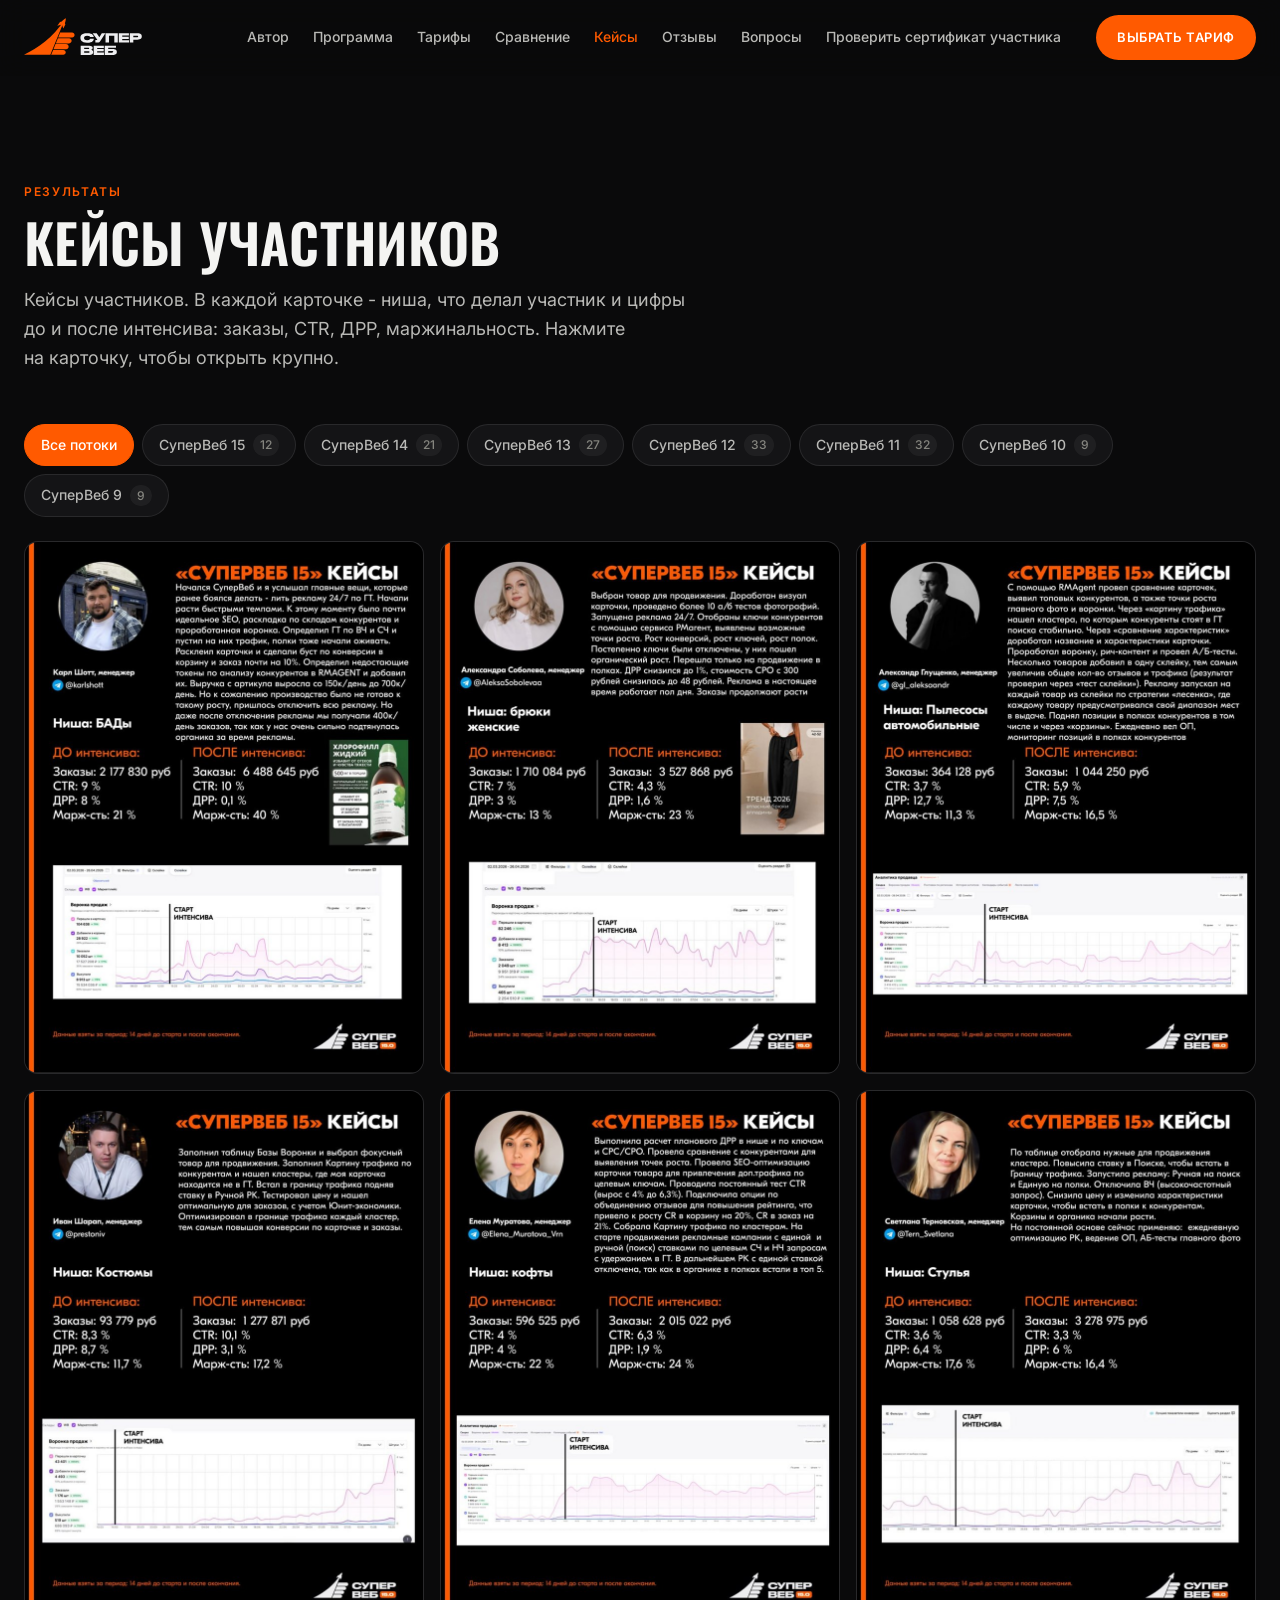
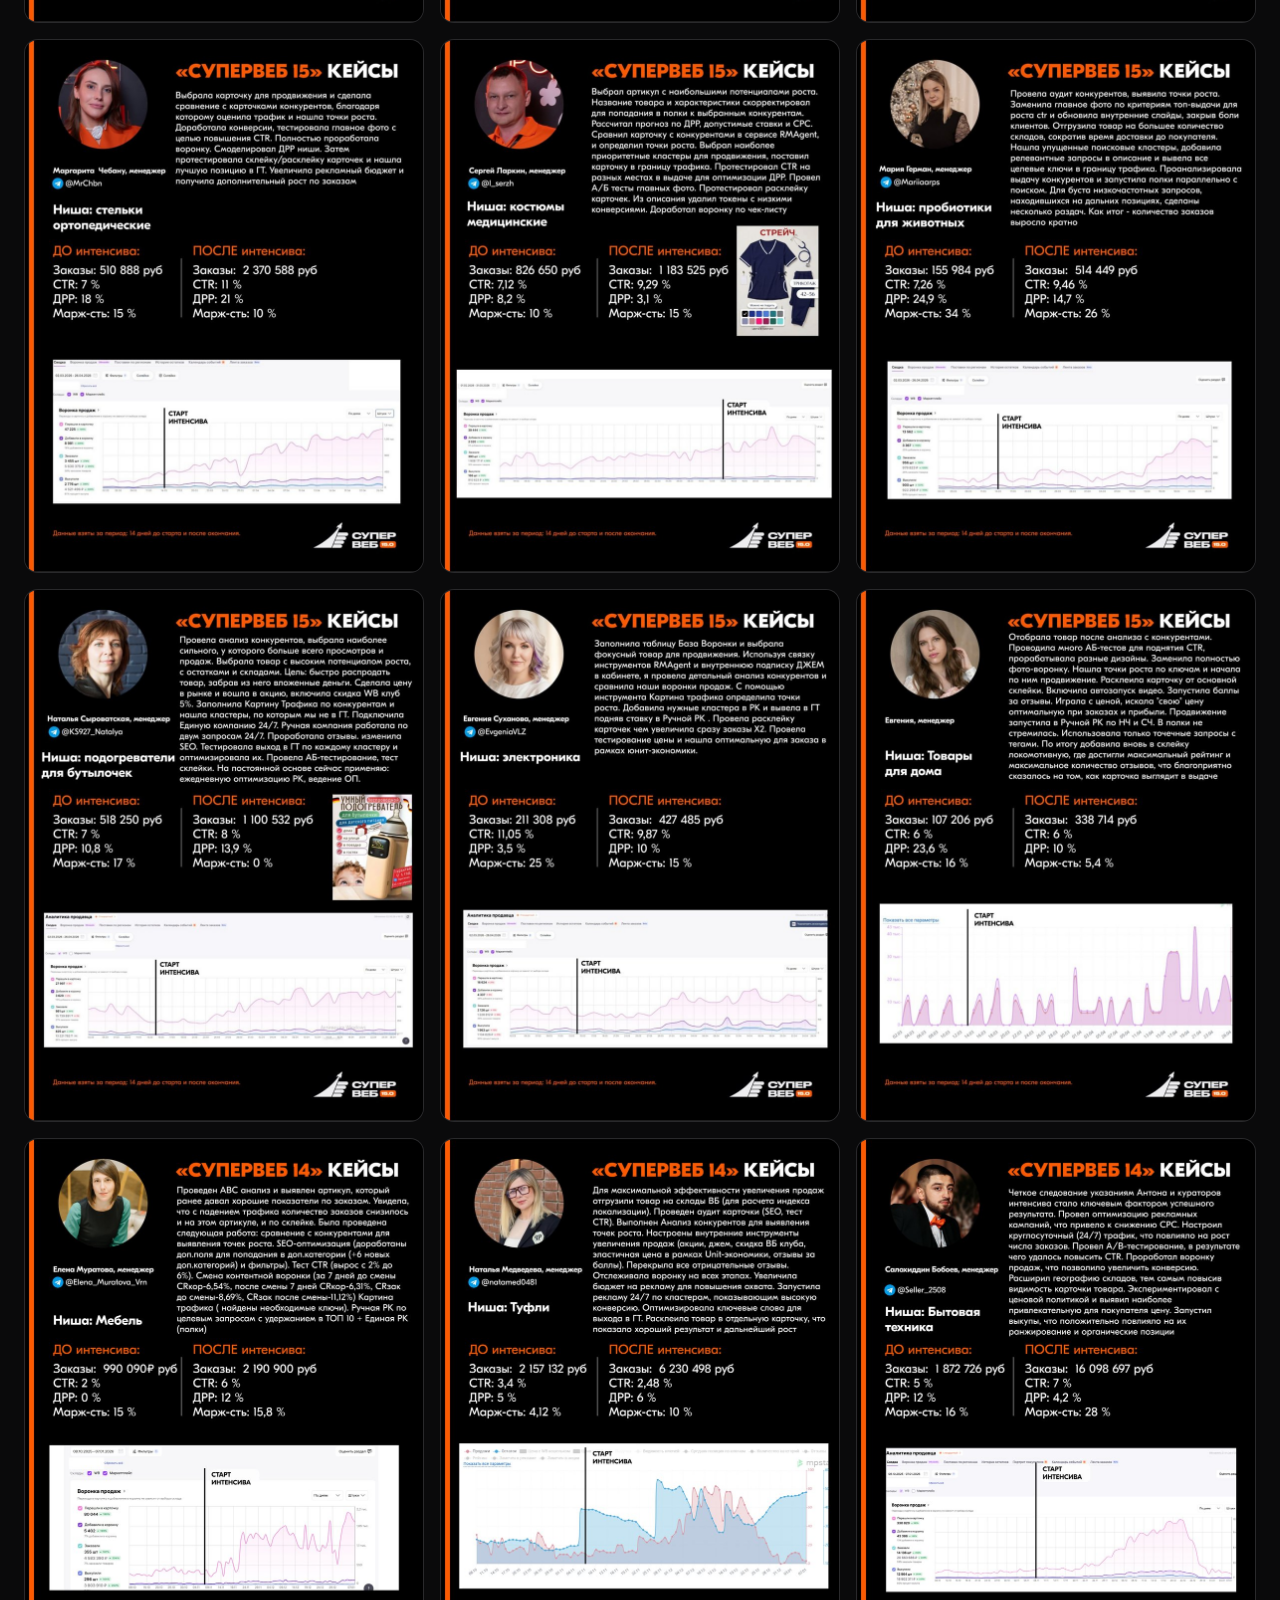
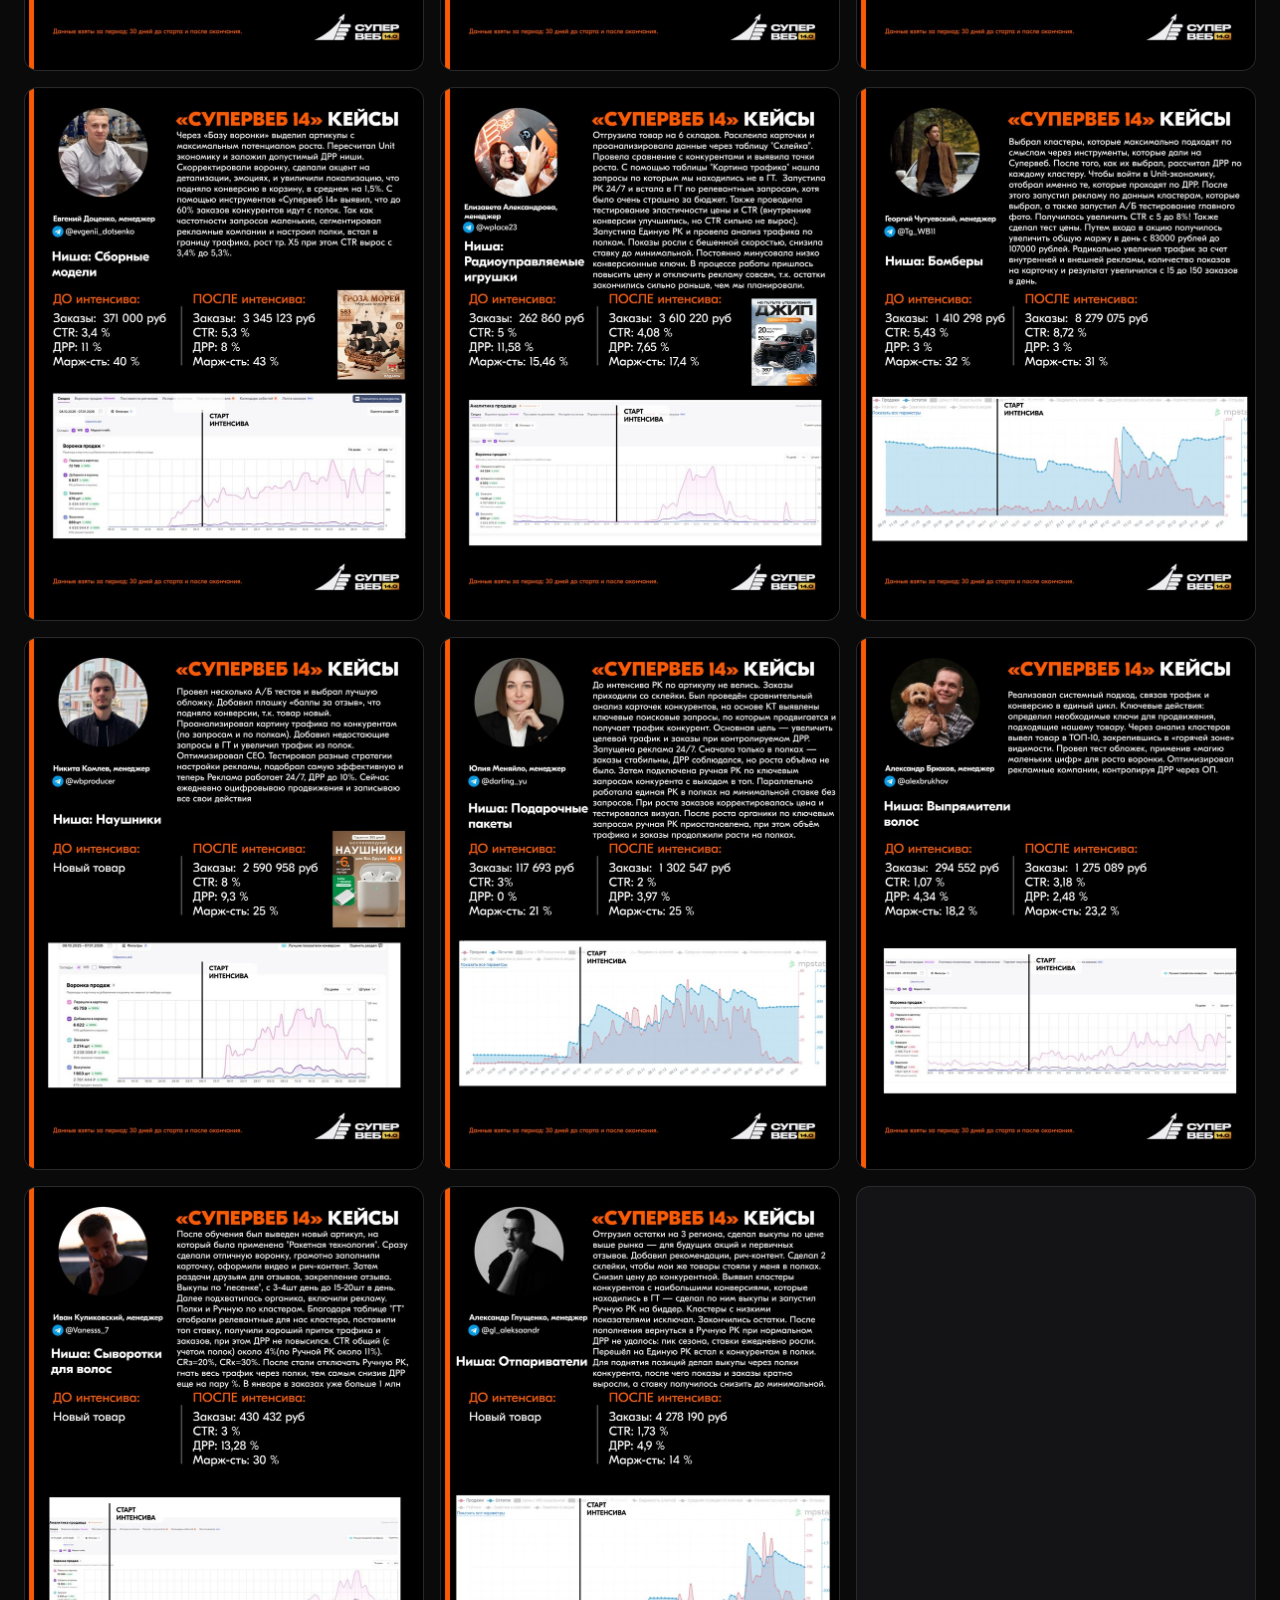
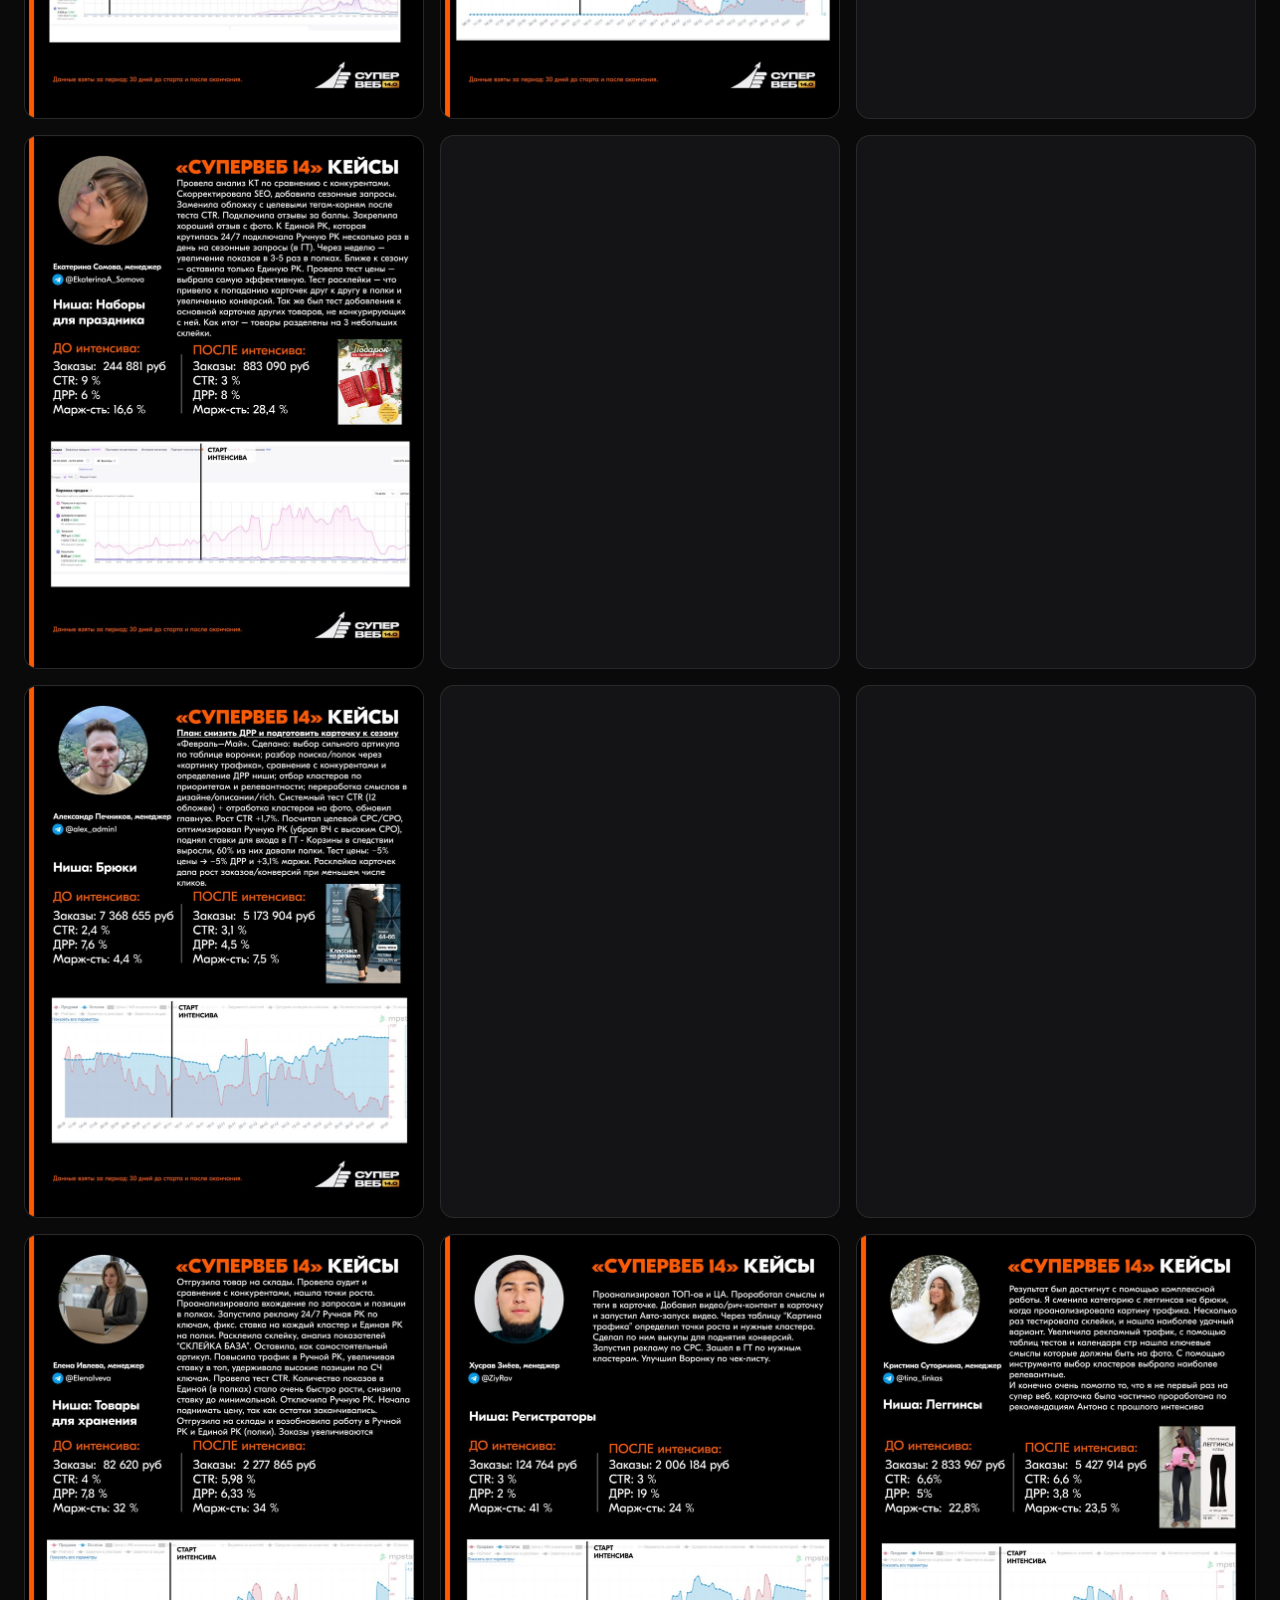
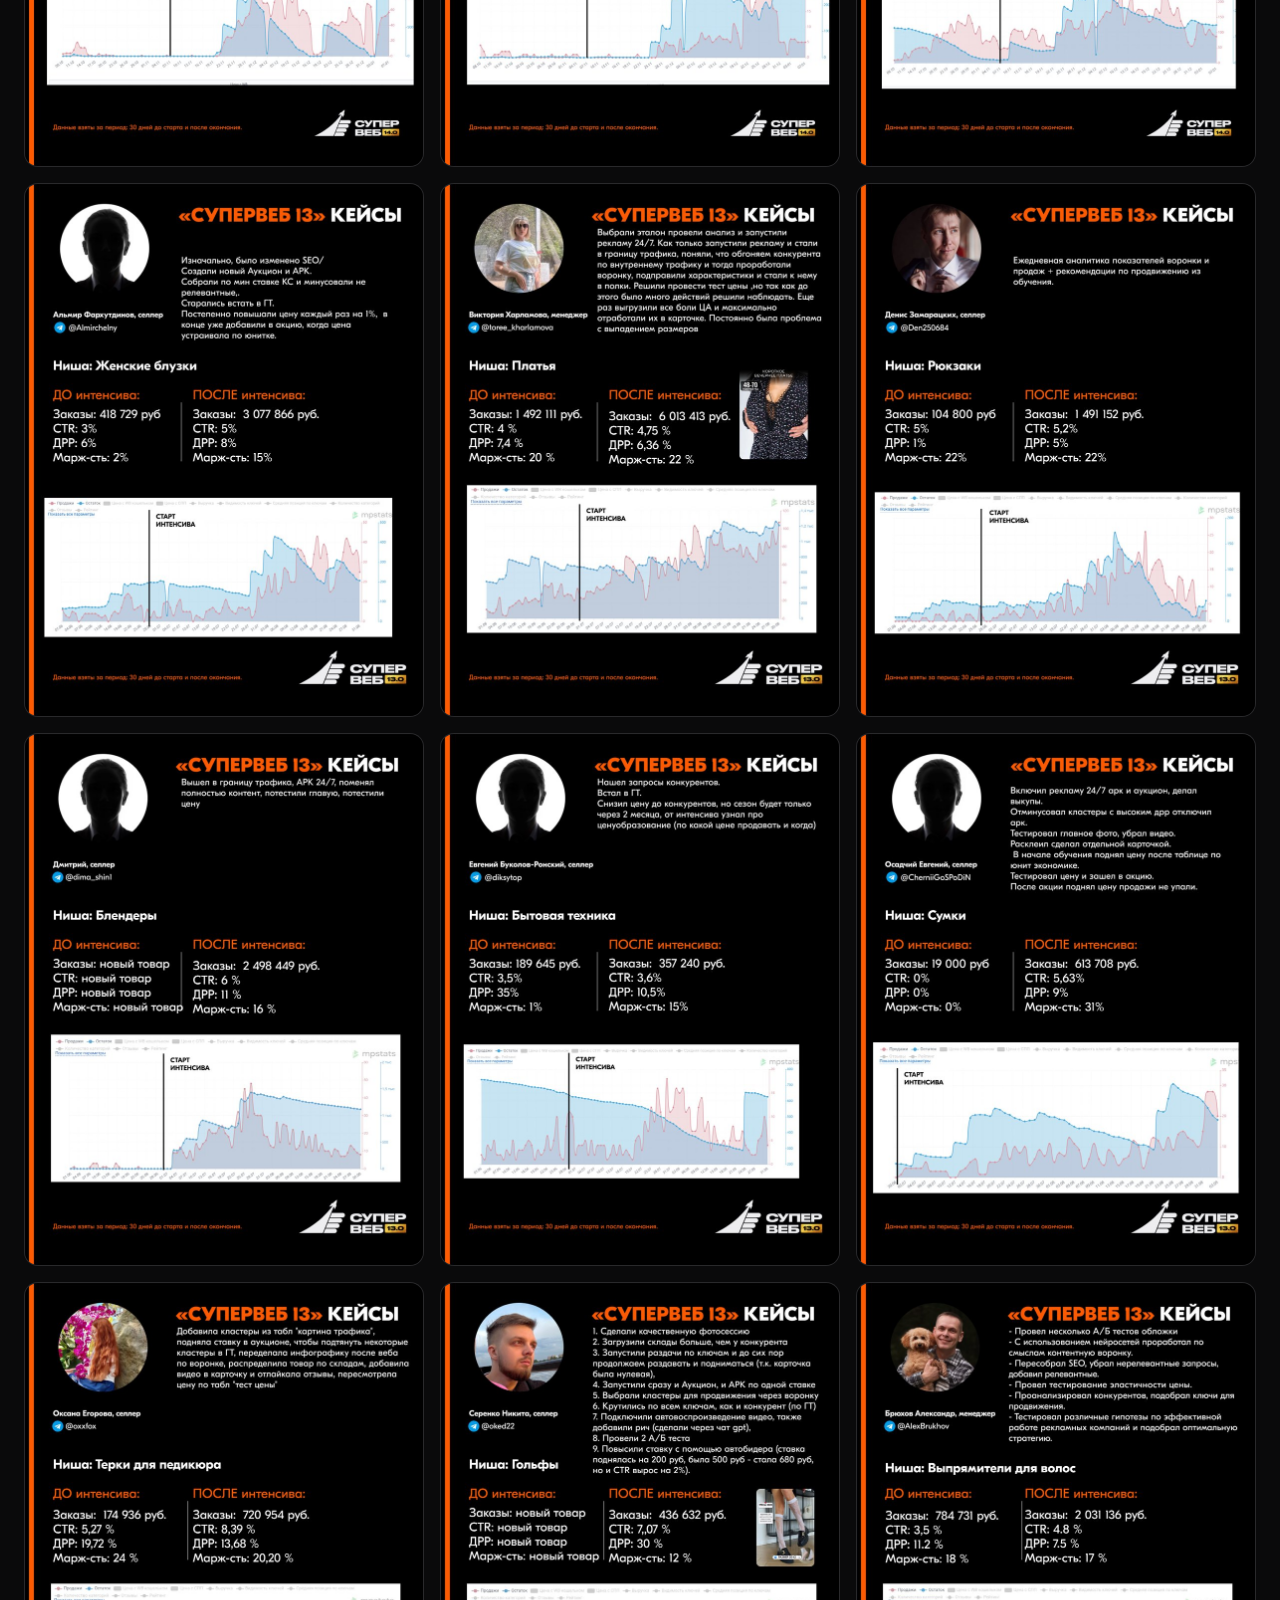
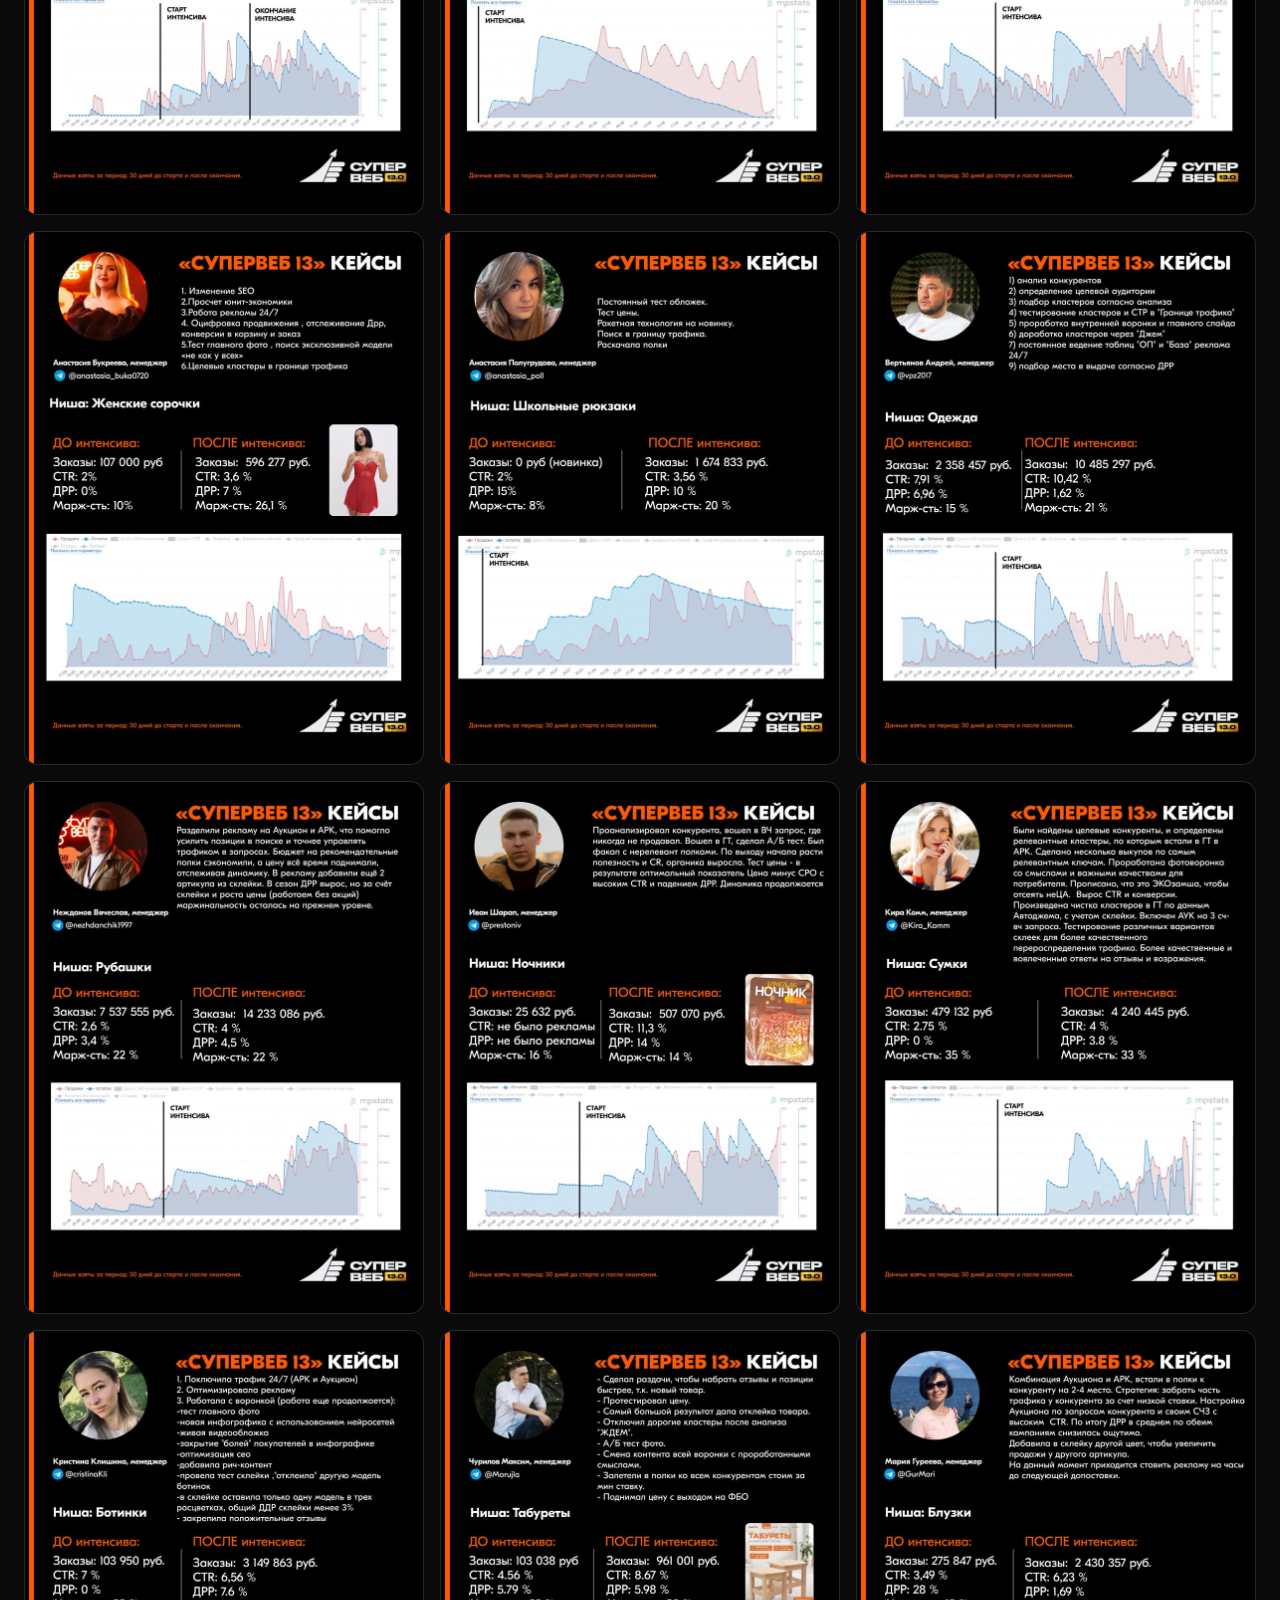
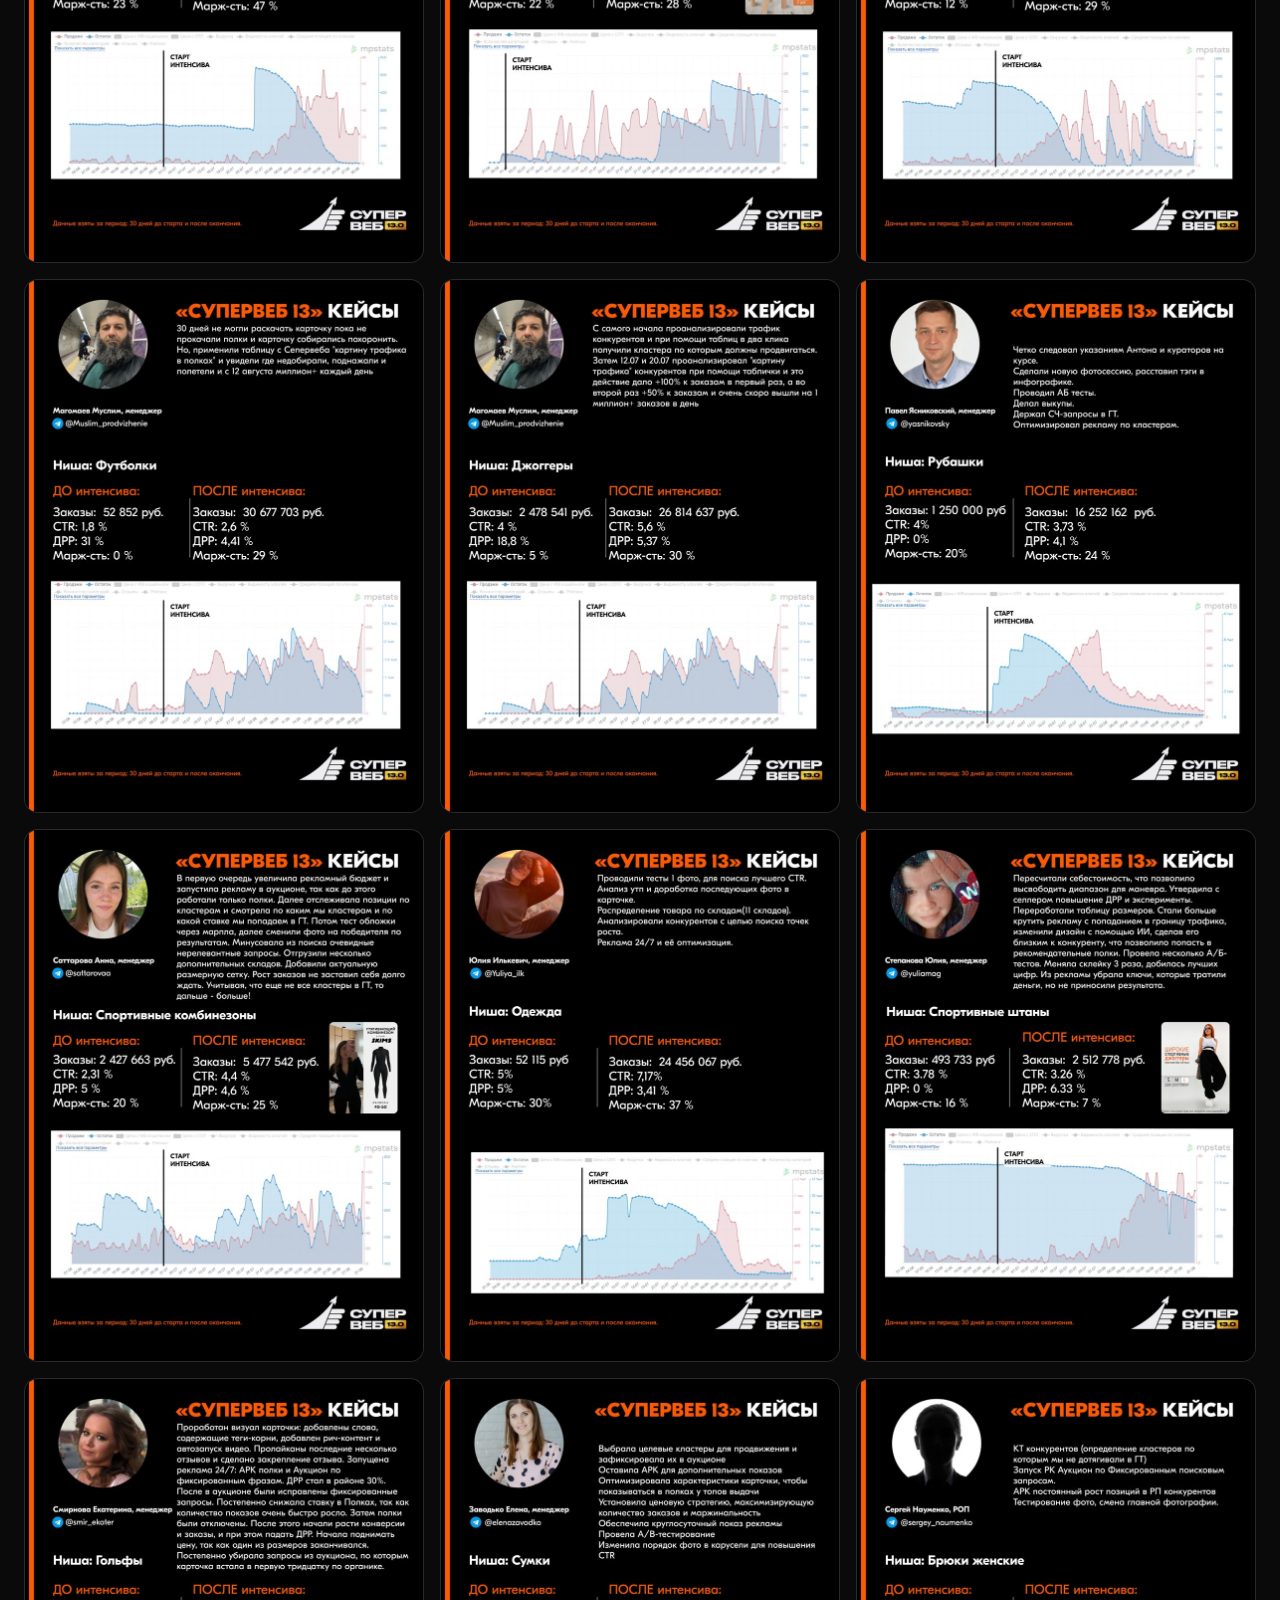
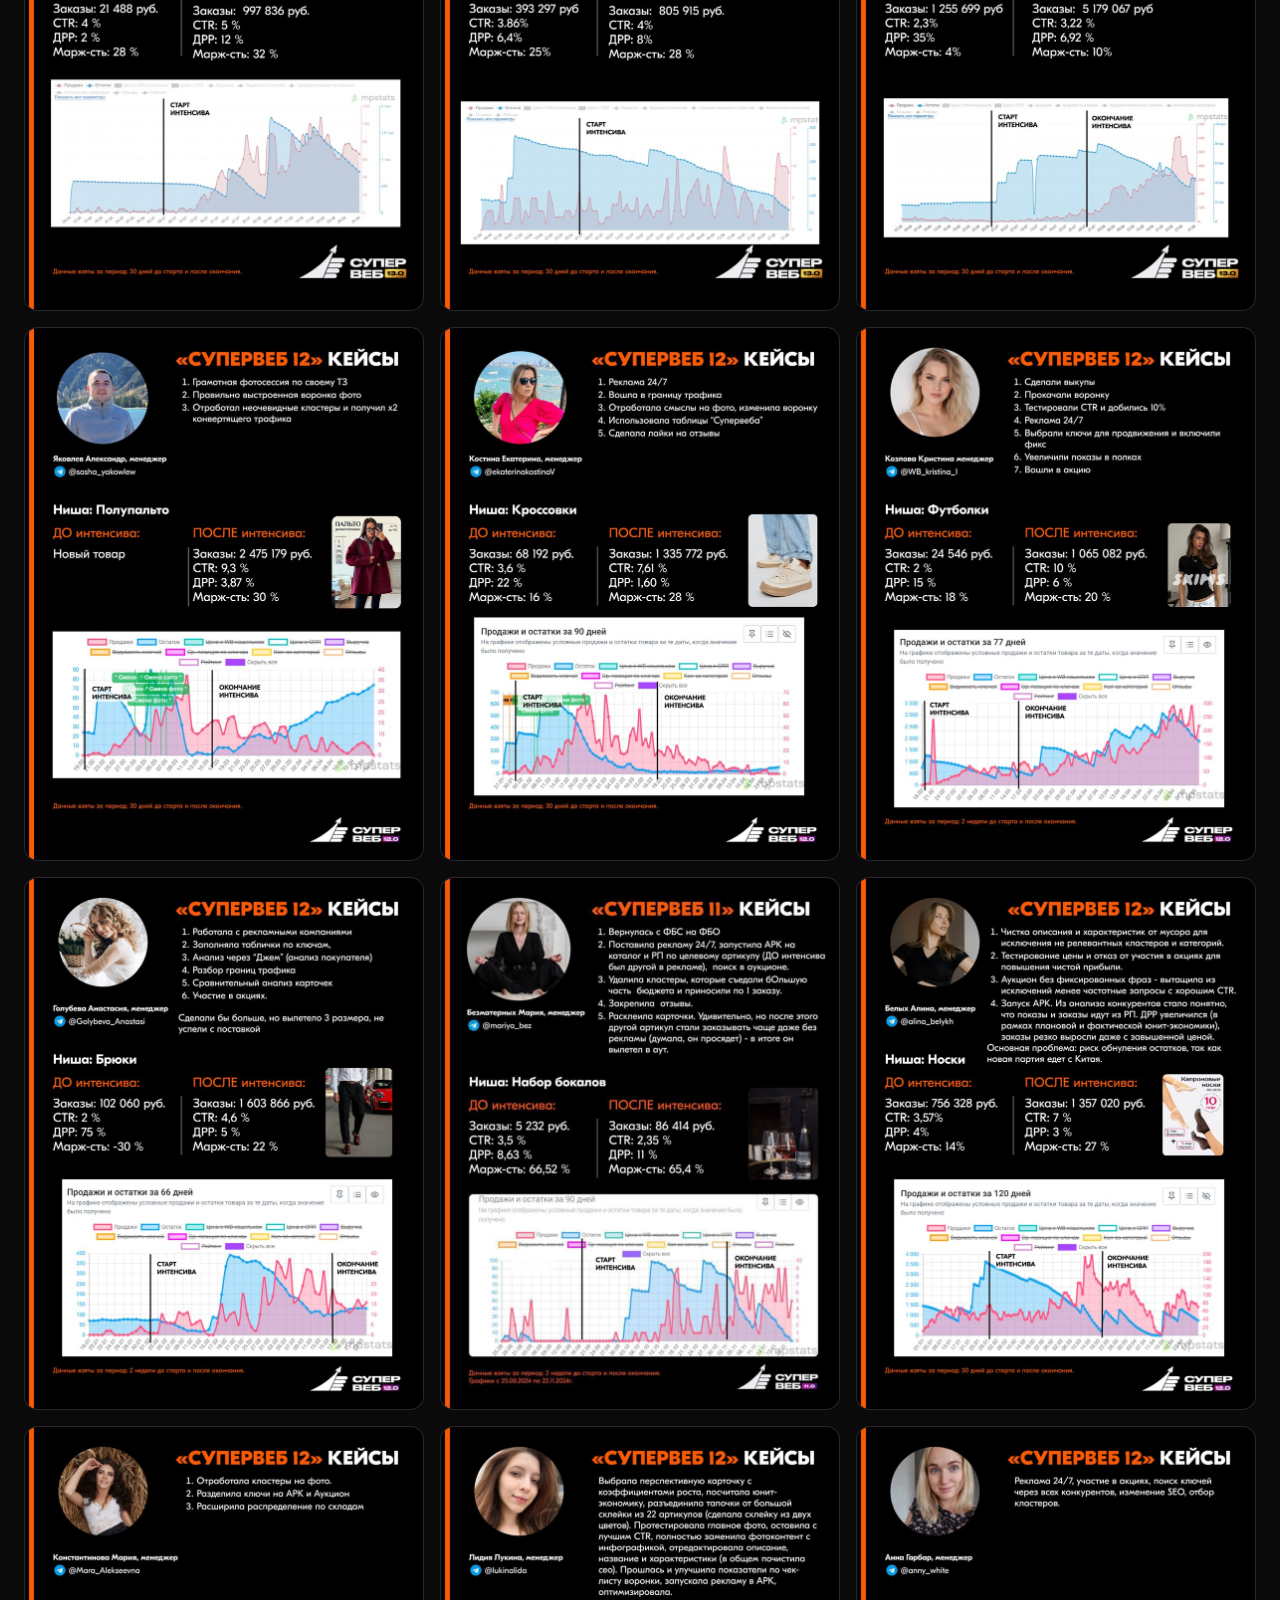
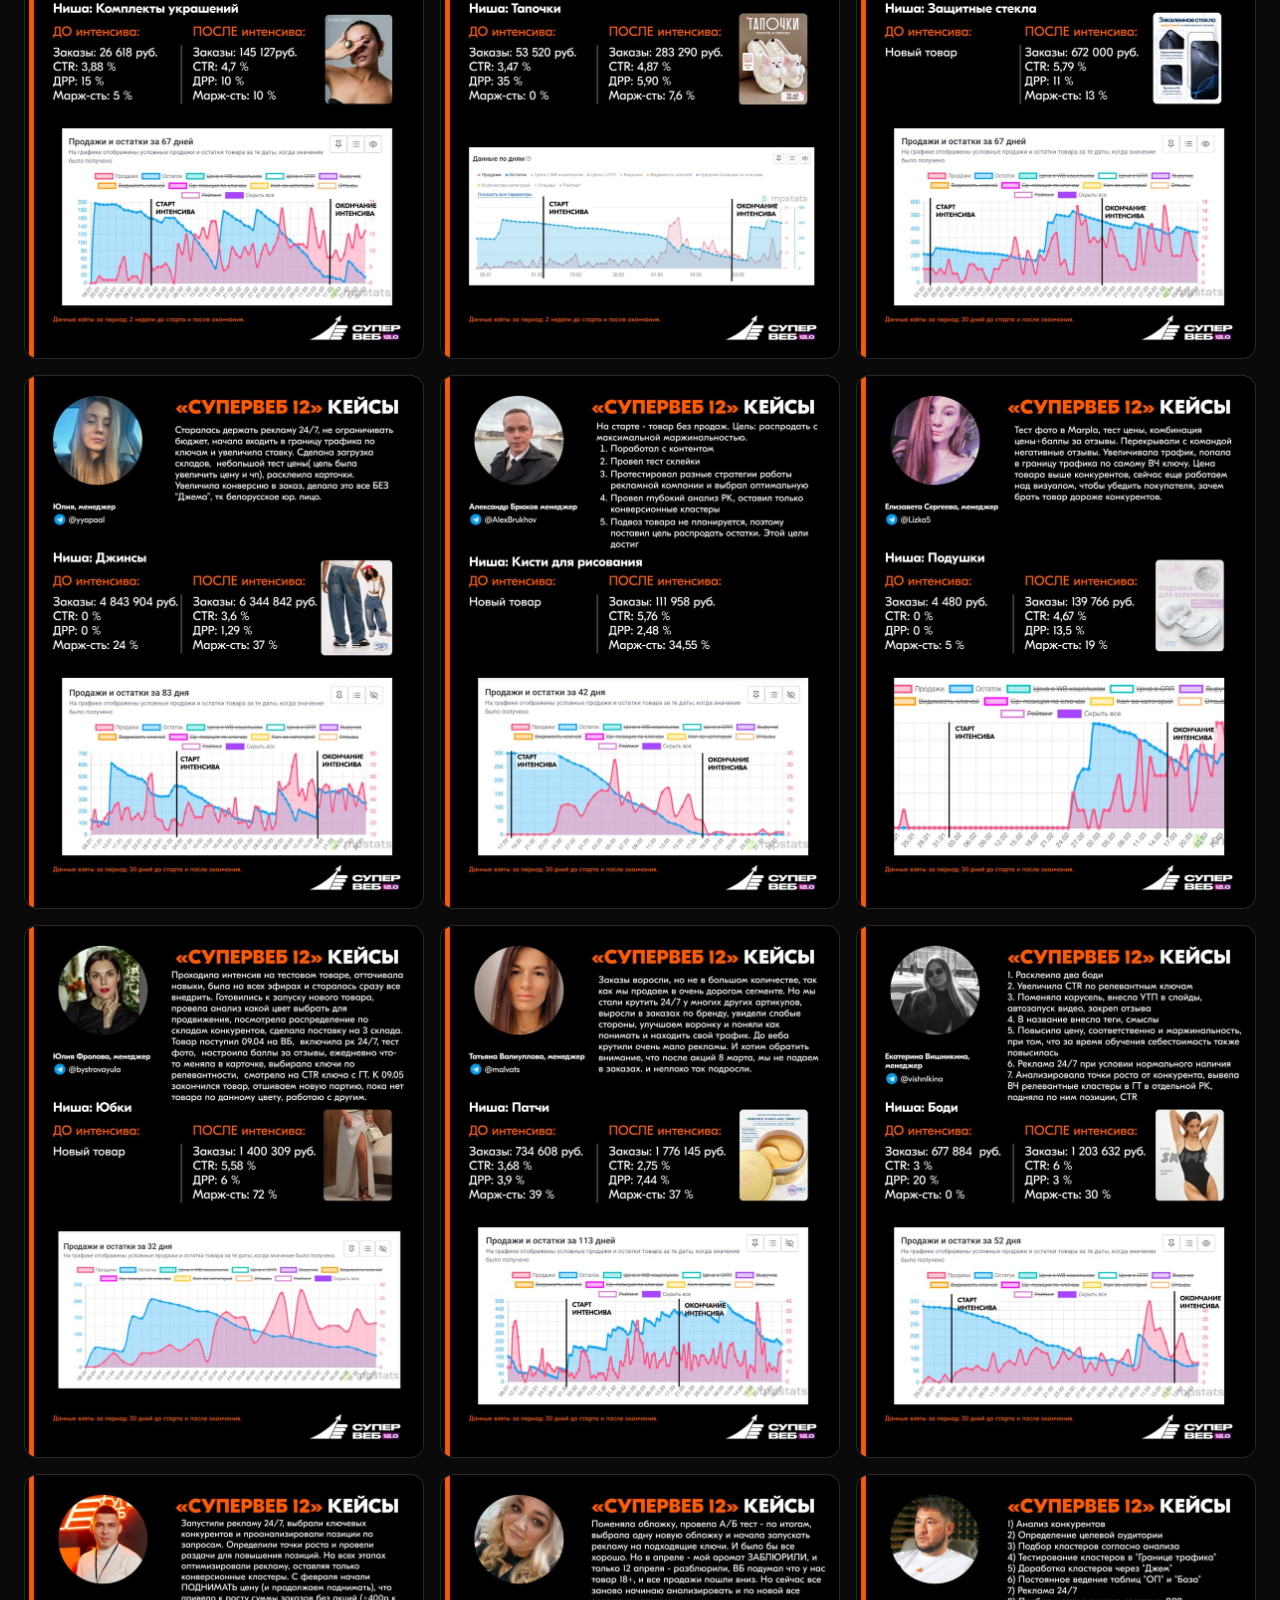
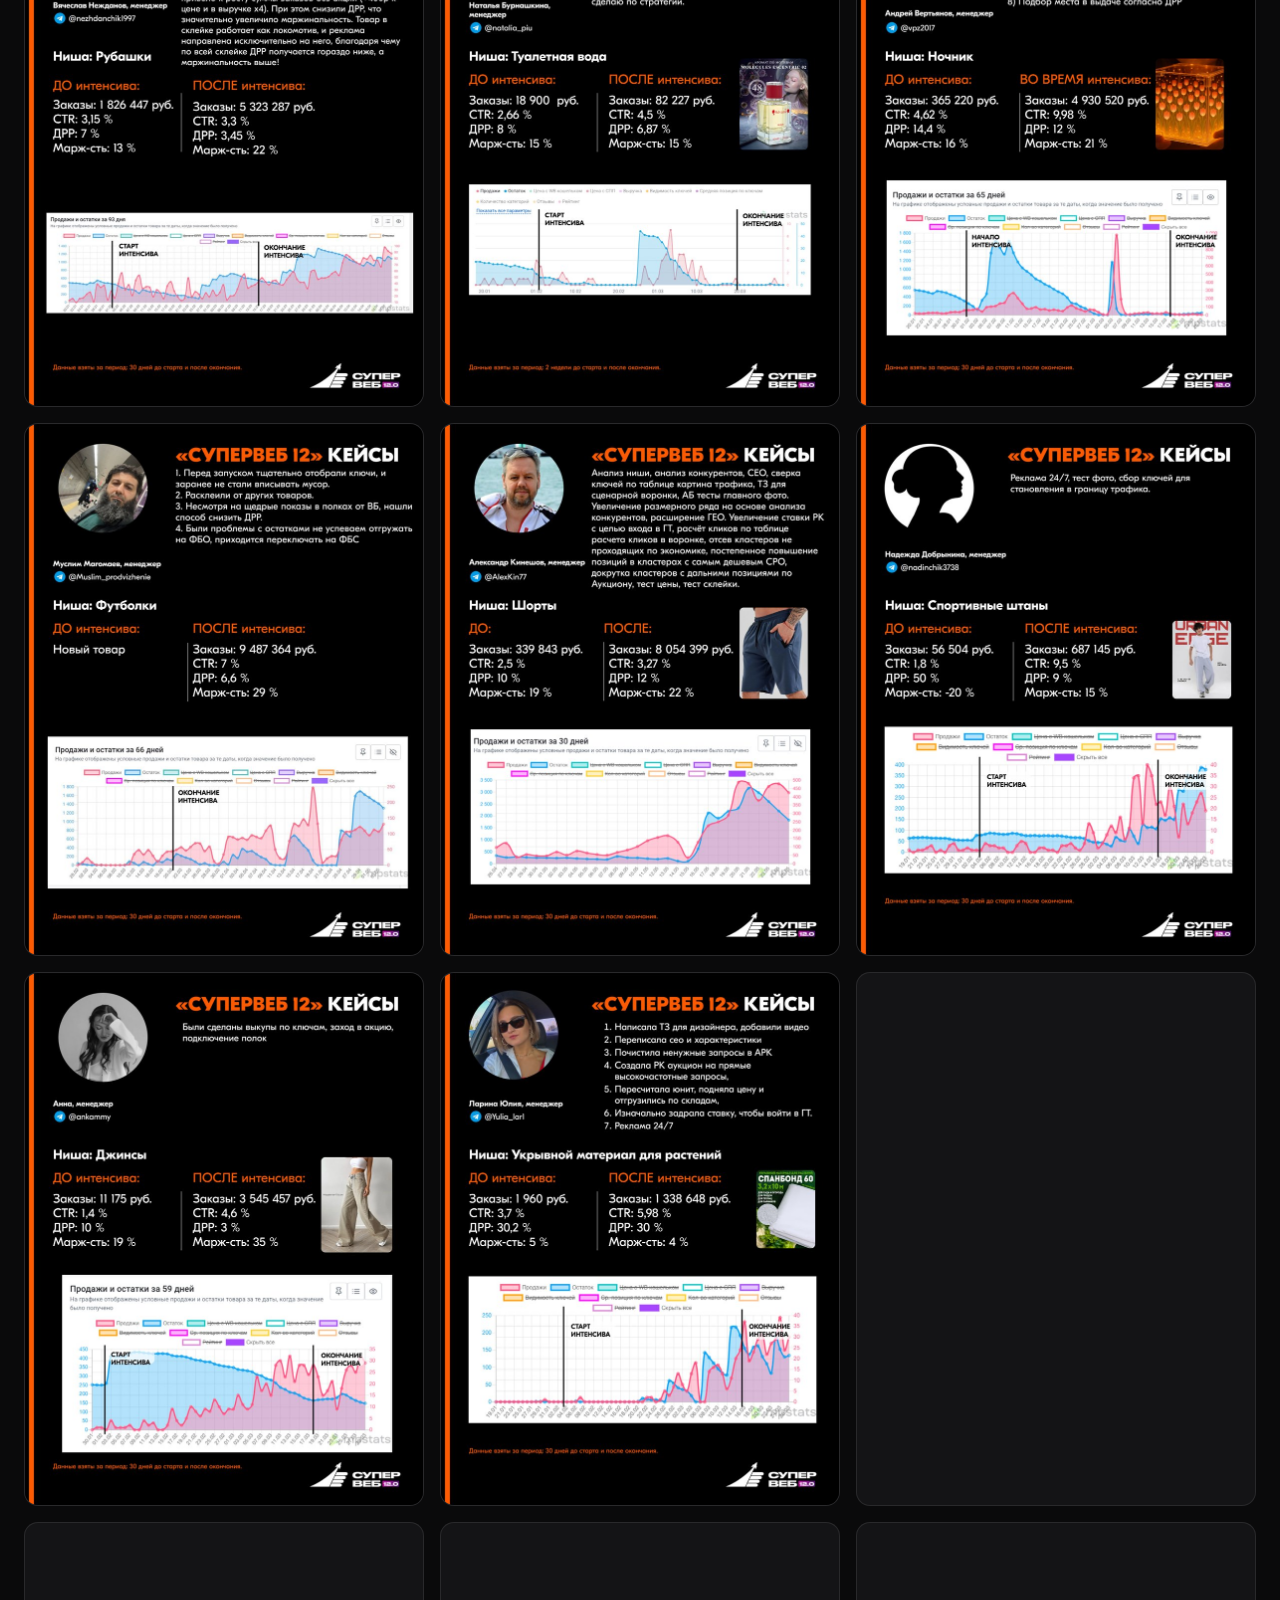
==== commit 7d270616: "Запрет автоперевода: названия брендов не подменяются браузером" ====
--- a/cases.html
+++ b/cases.html
@@ -1,7 +1,8 @@
 <!DOCTYPE html>
-<html lang="ru">
+<html lang="ru" translate="no">
 <head>
 <meta charset="utf-8">
+  <meta name="google" content="notranslate">
 <meta name="viewport" content="width=device-width, initial-scale=1">
 <title>Кейсы участников - СуперВеб</title>
 <meta name="description" content="Результаты участников интенсива СуперВеб по потокам: ниша, что сделали, заказы, CTR и ДРР до и после.">
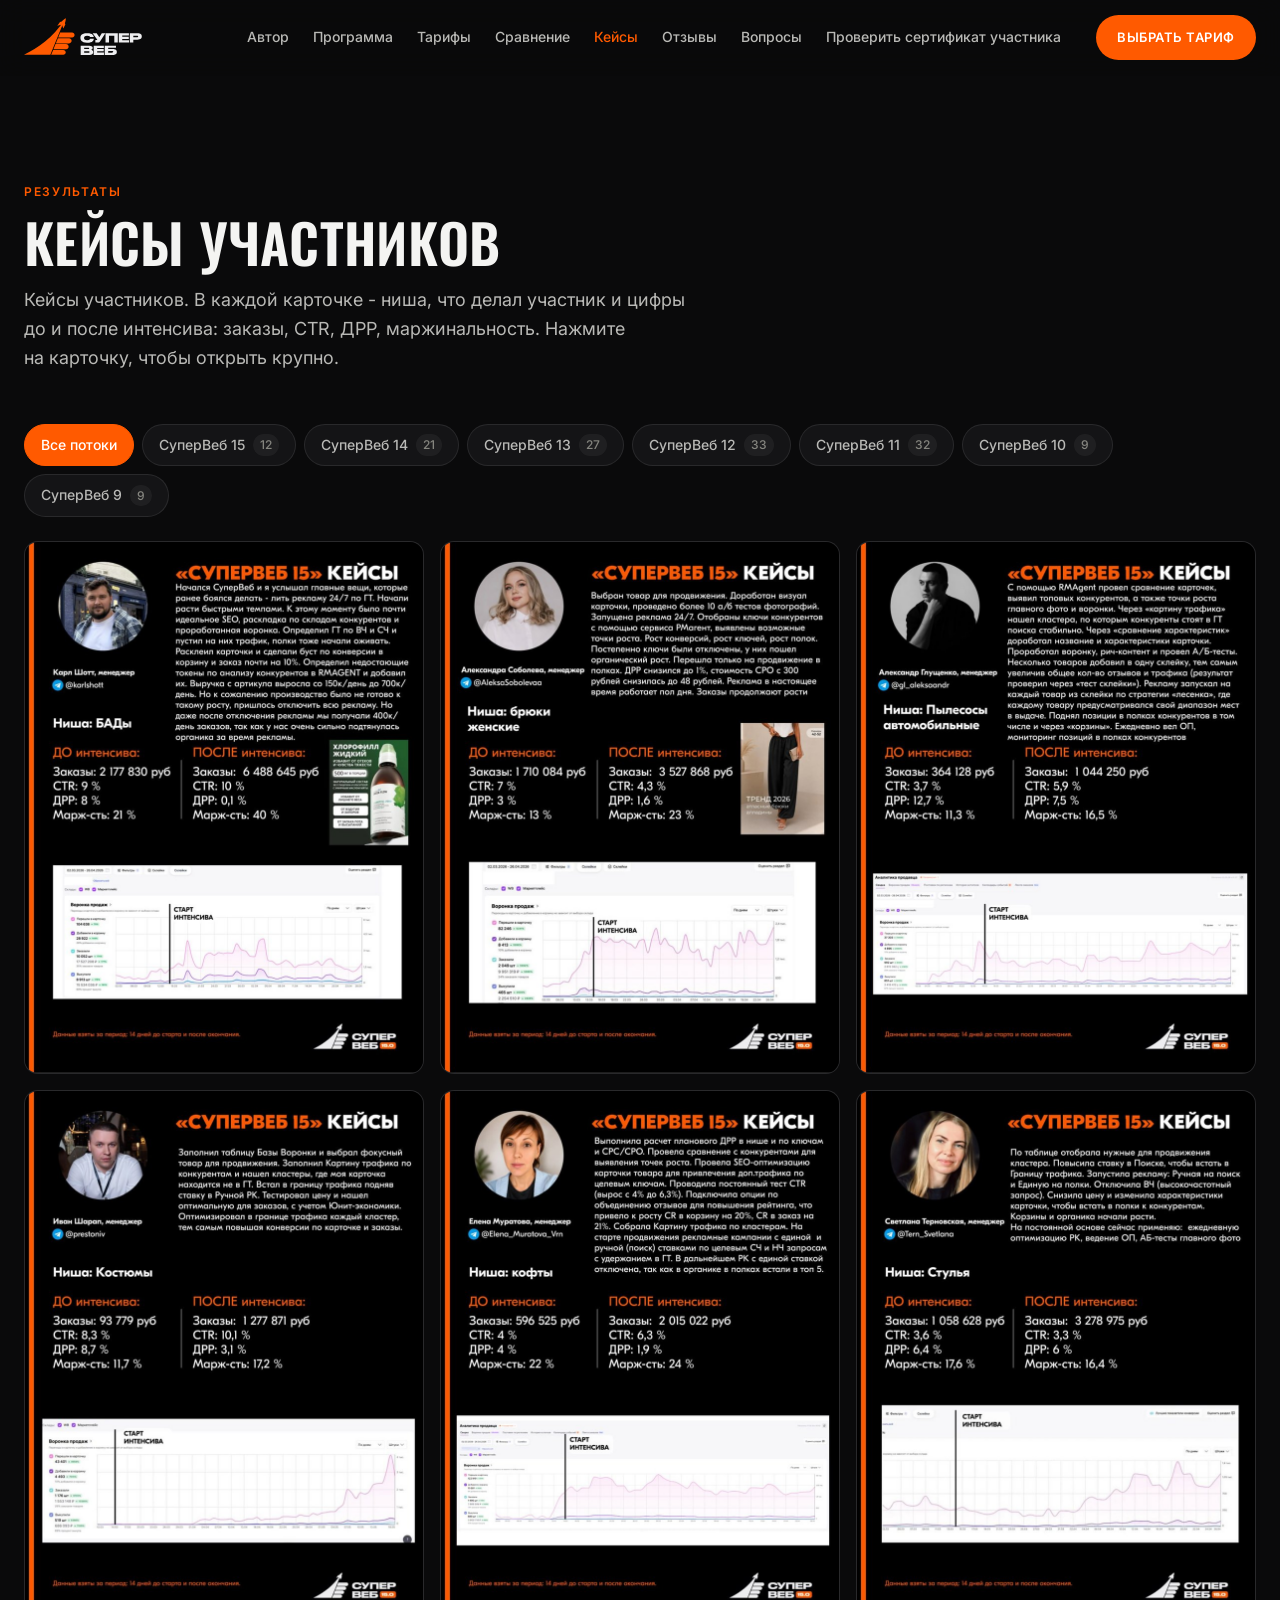
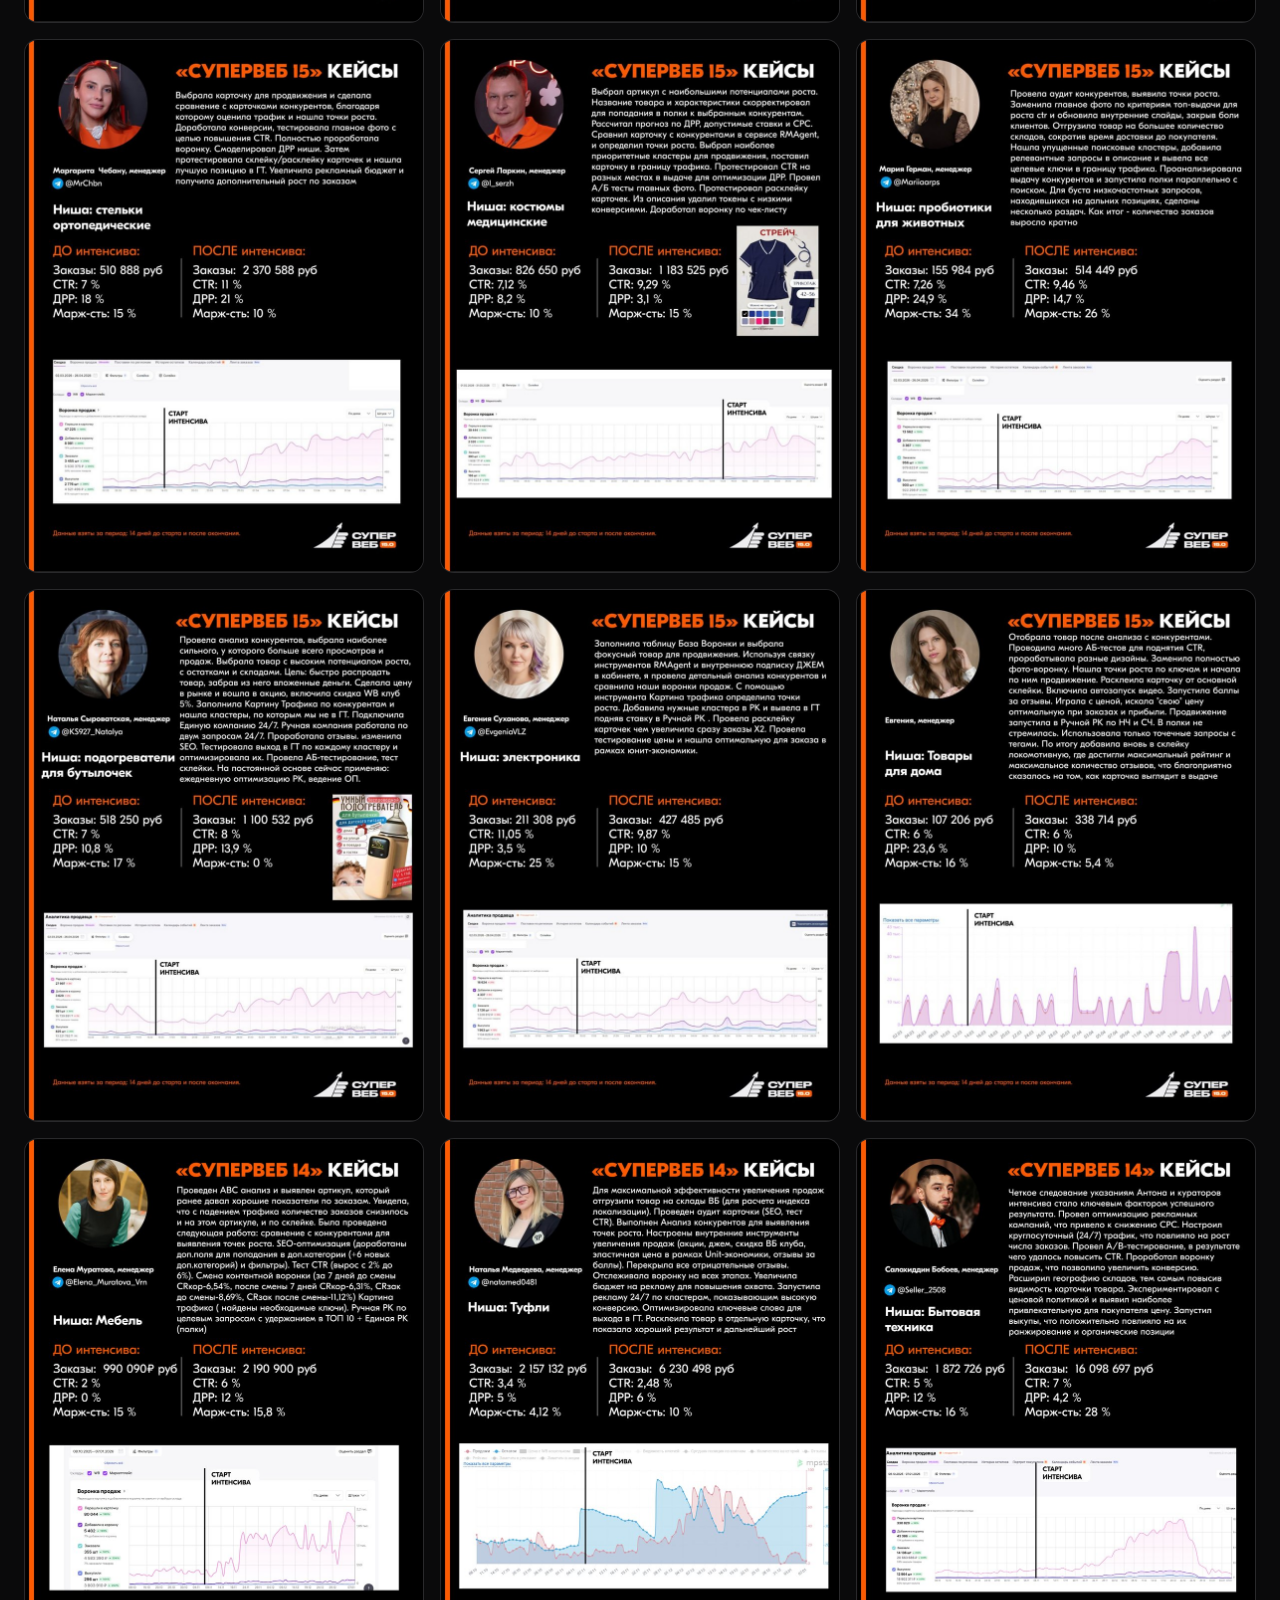
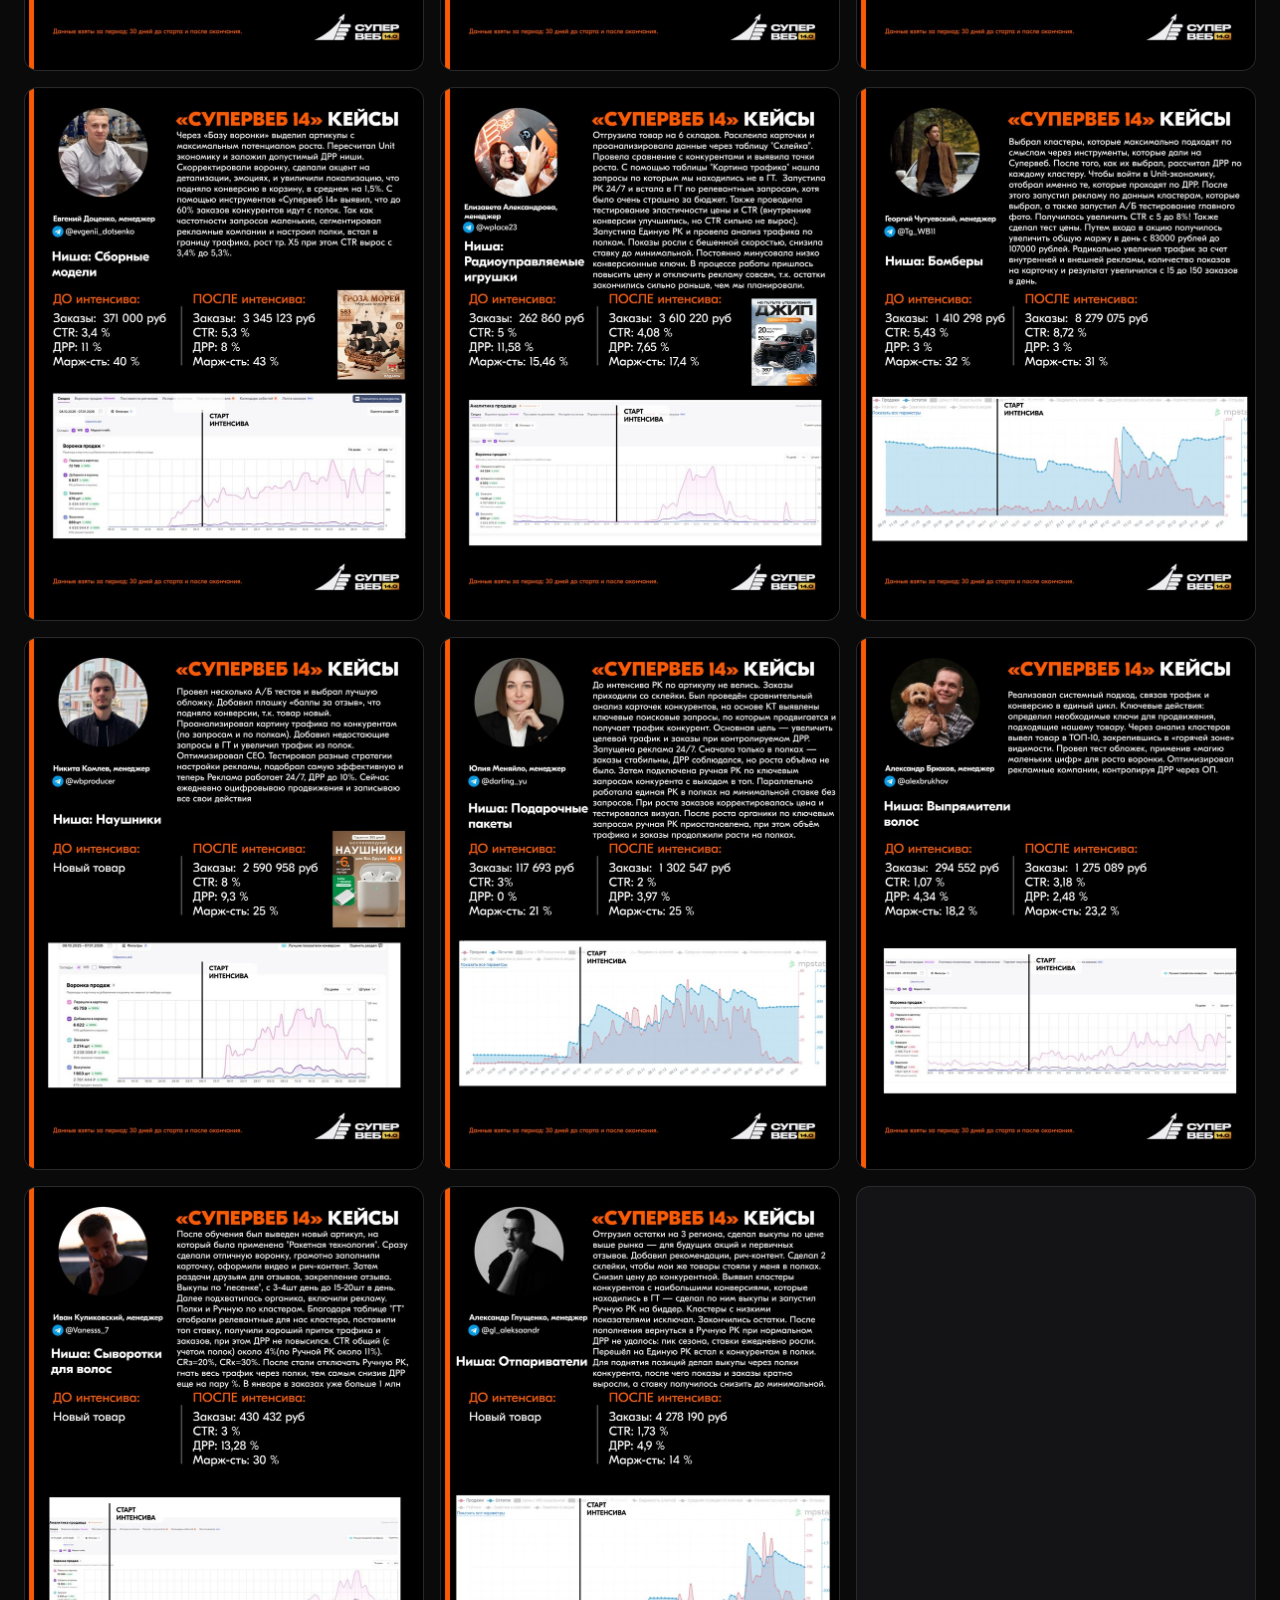
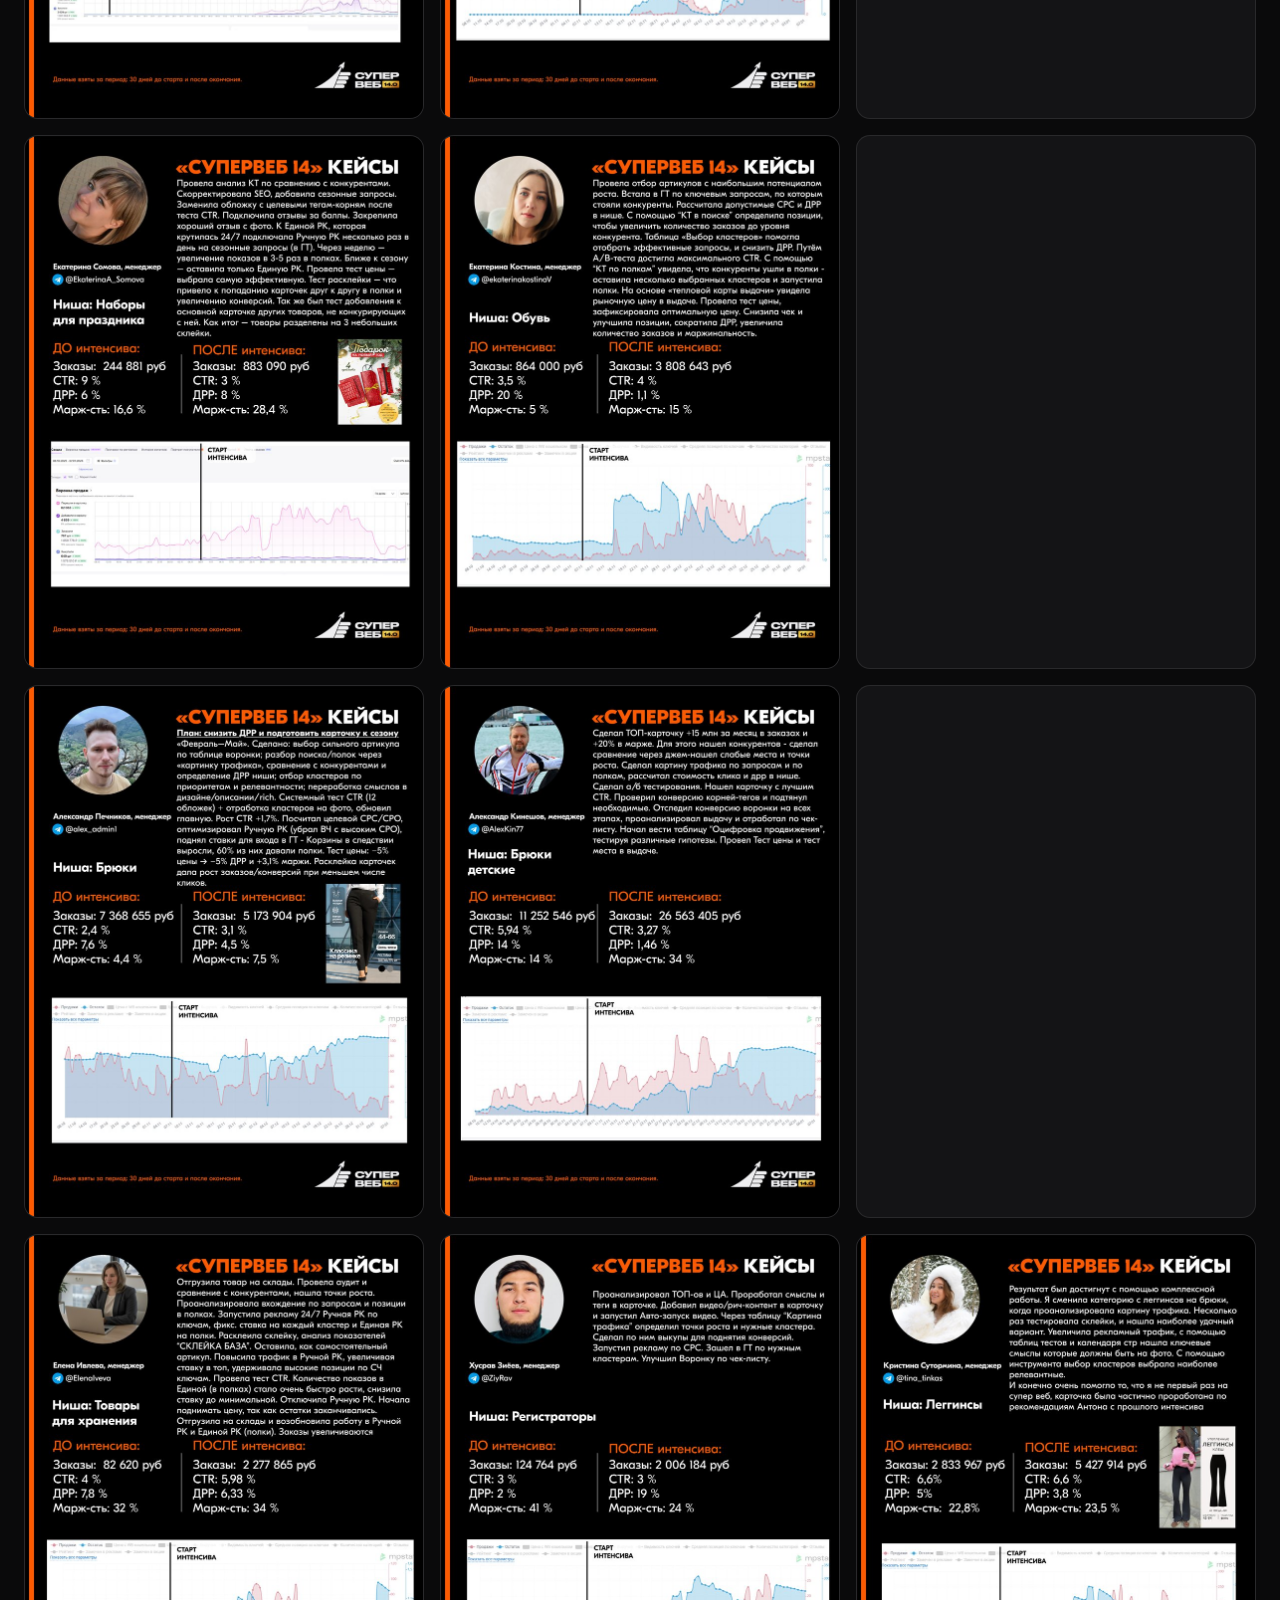
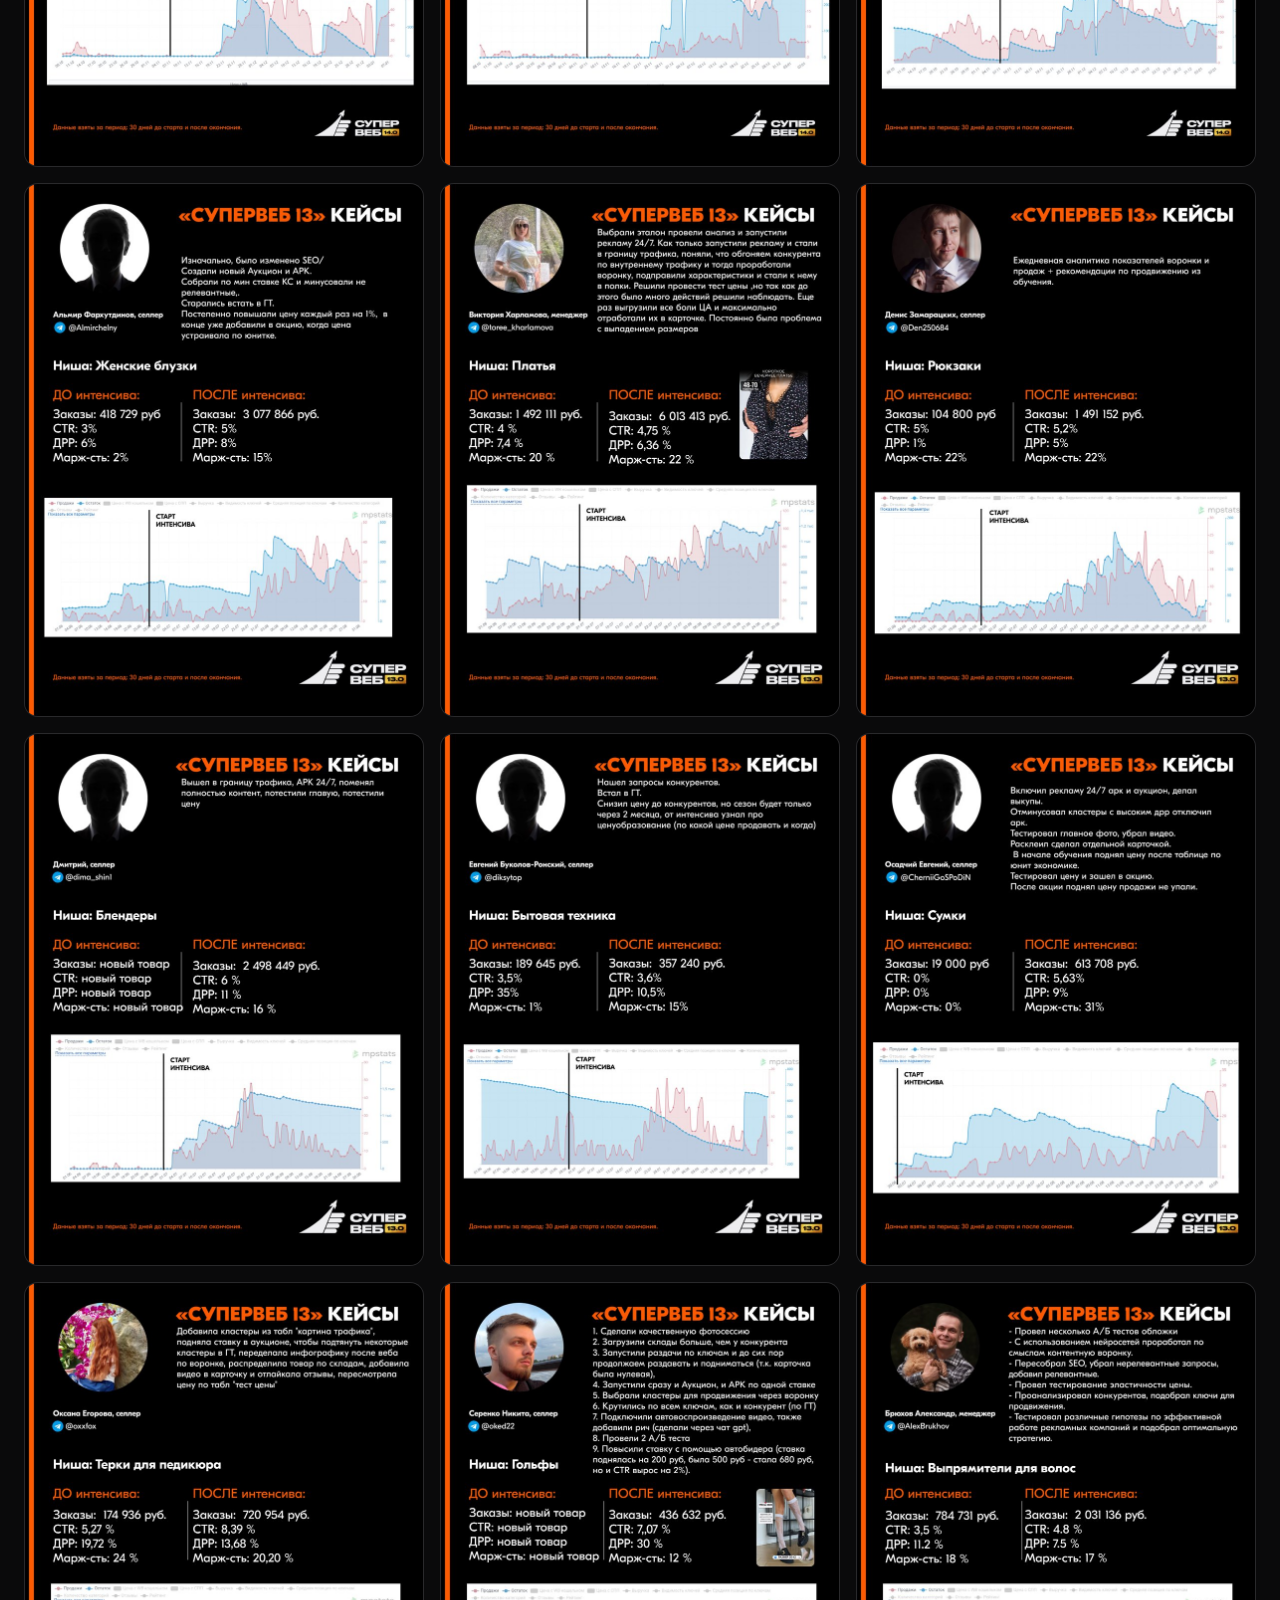
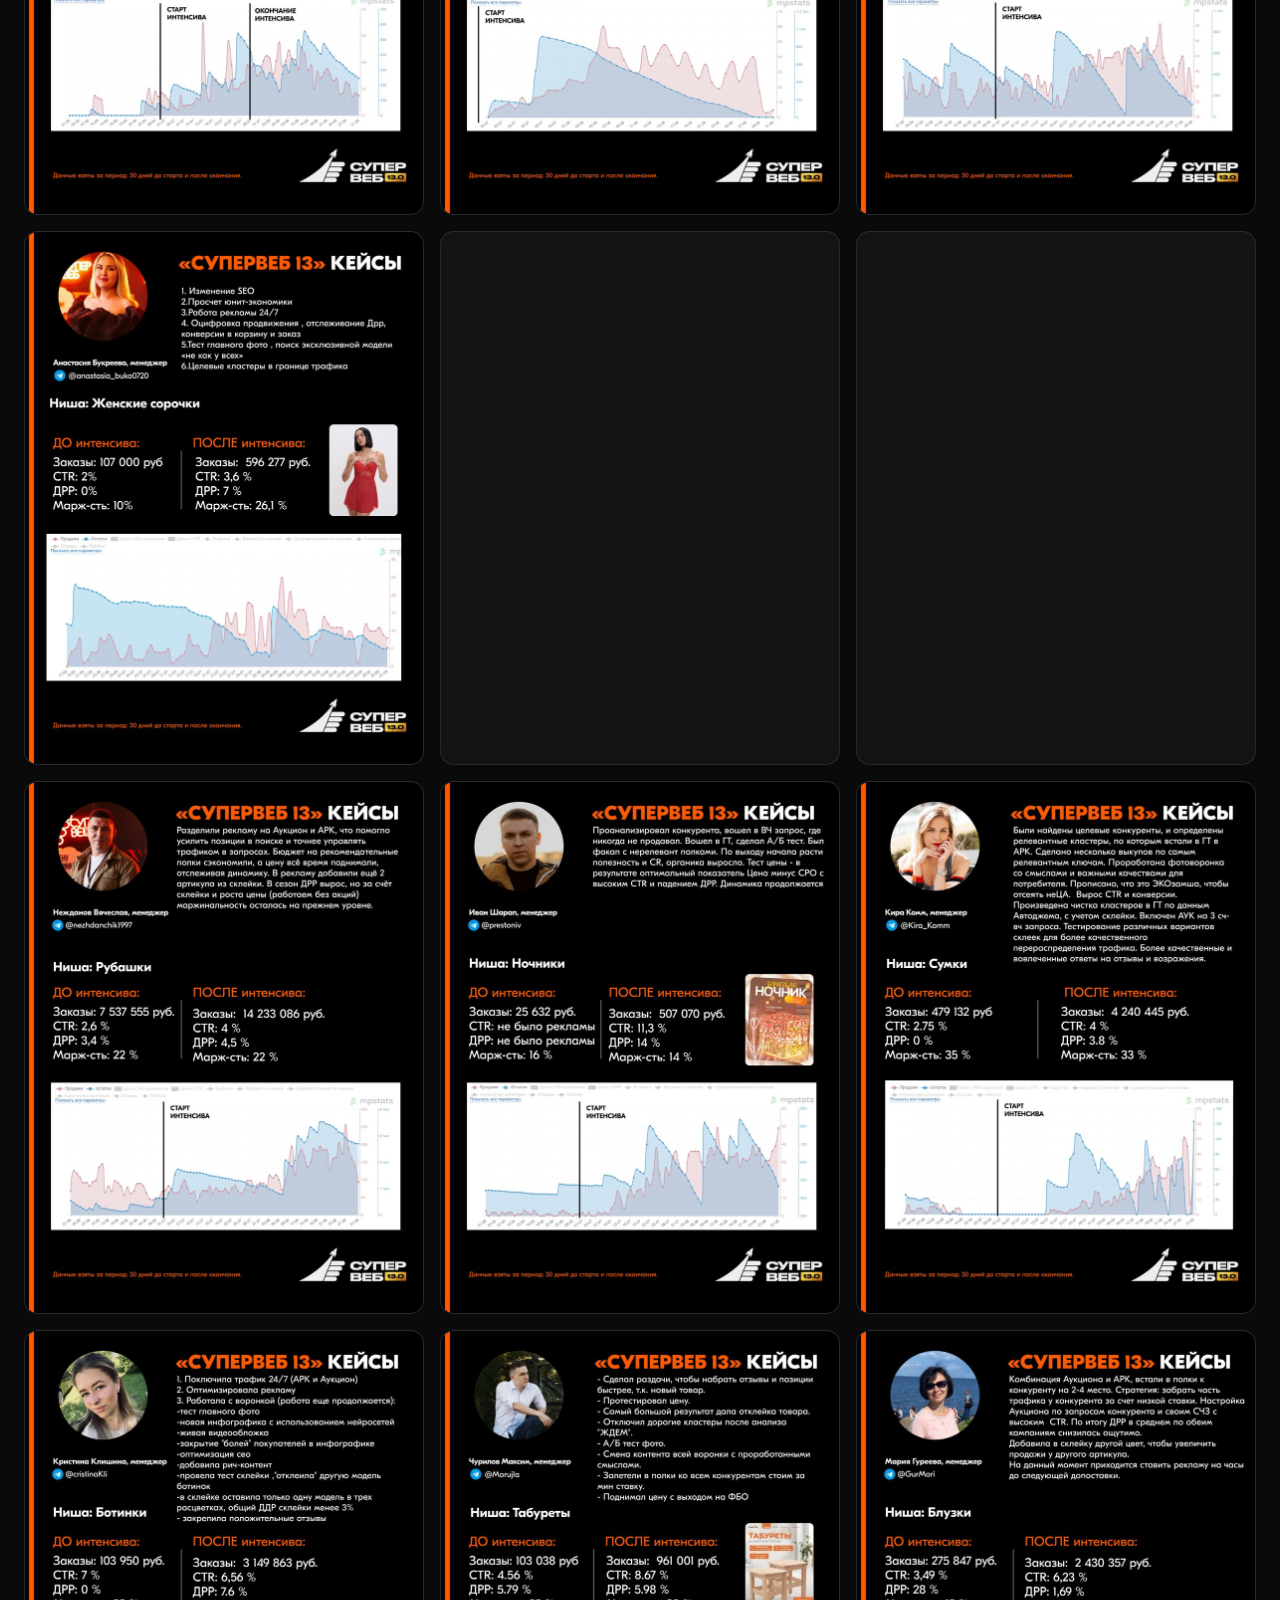
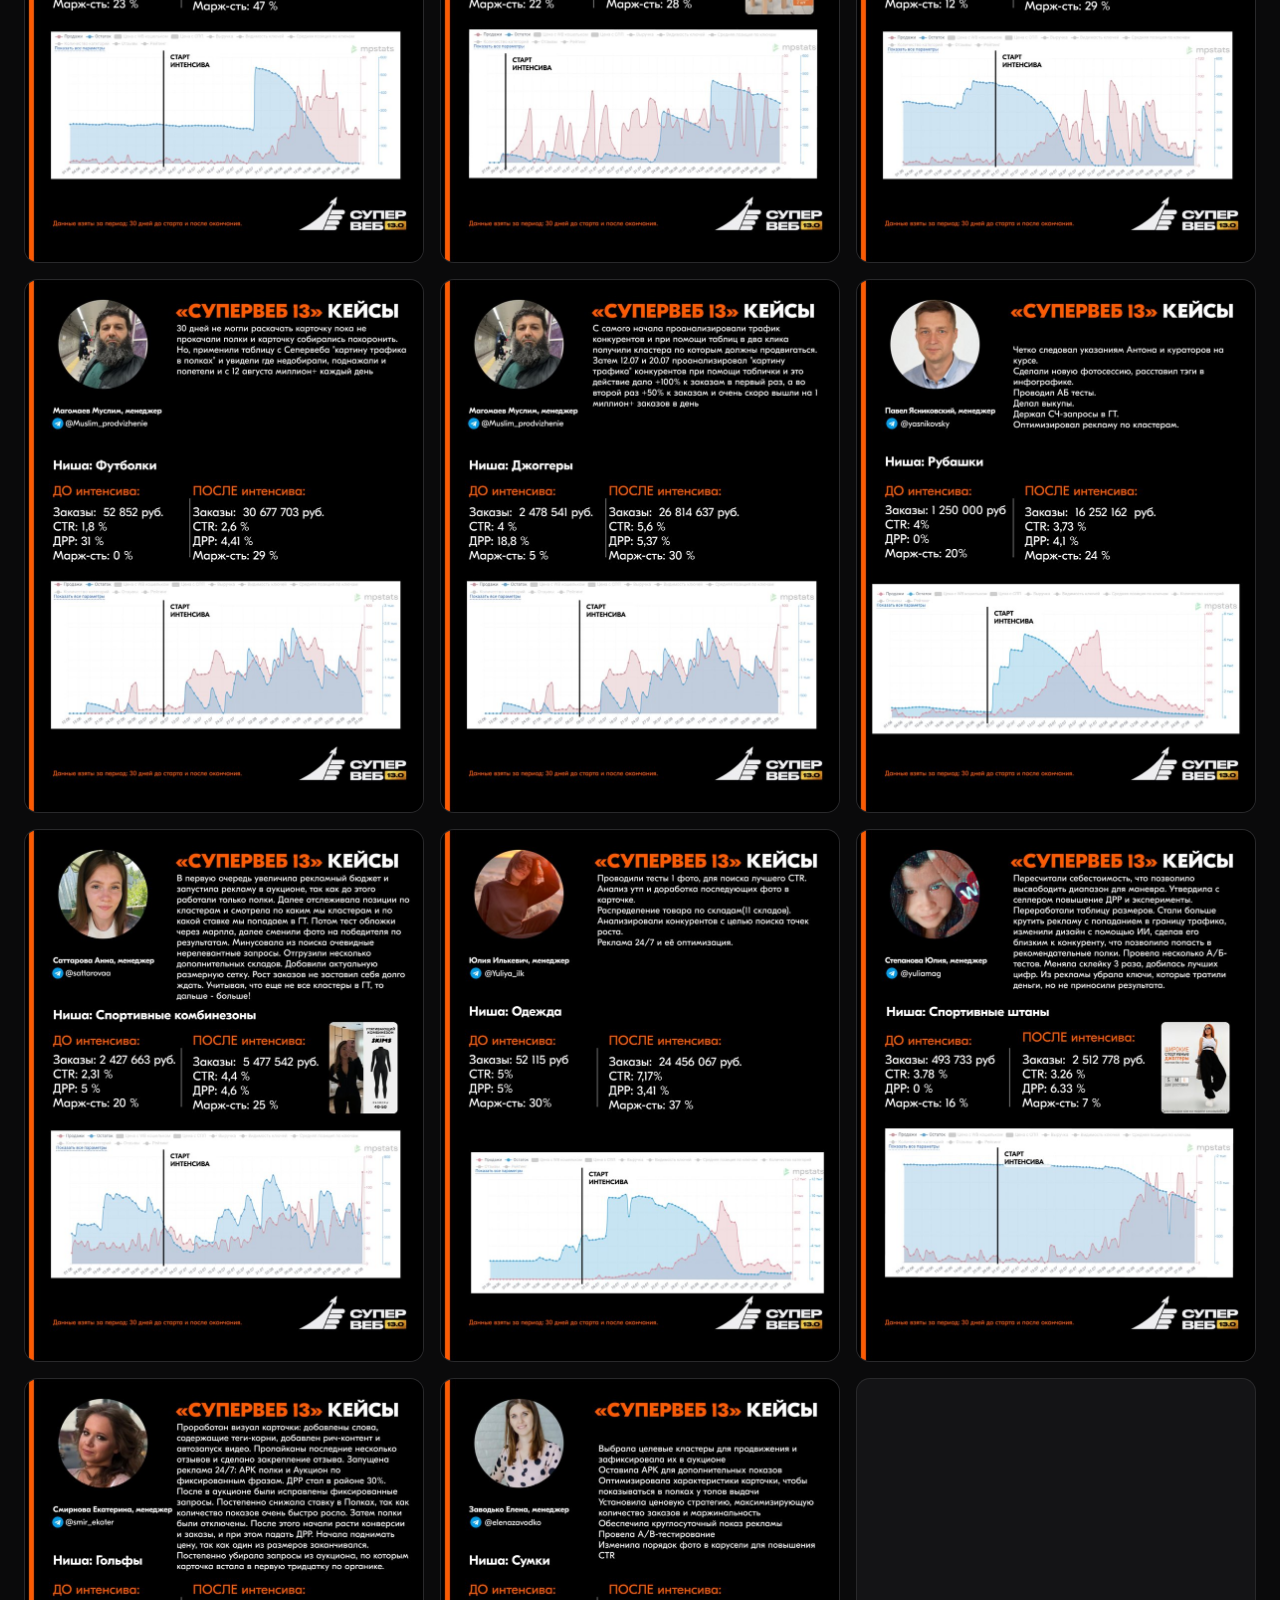
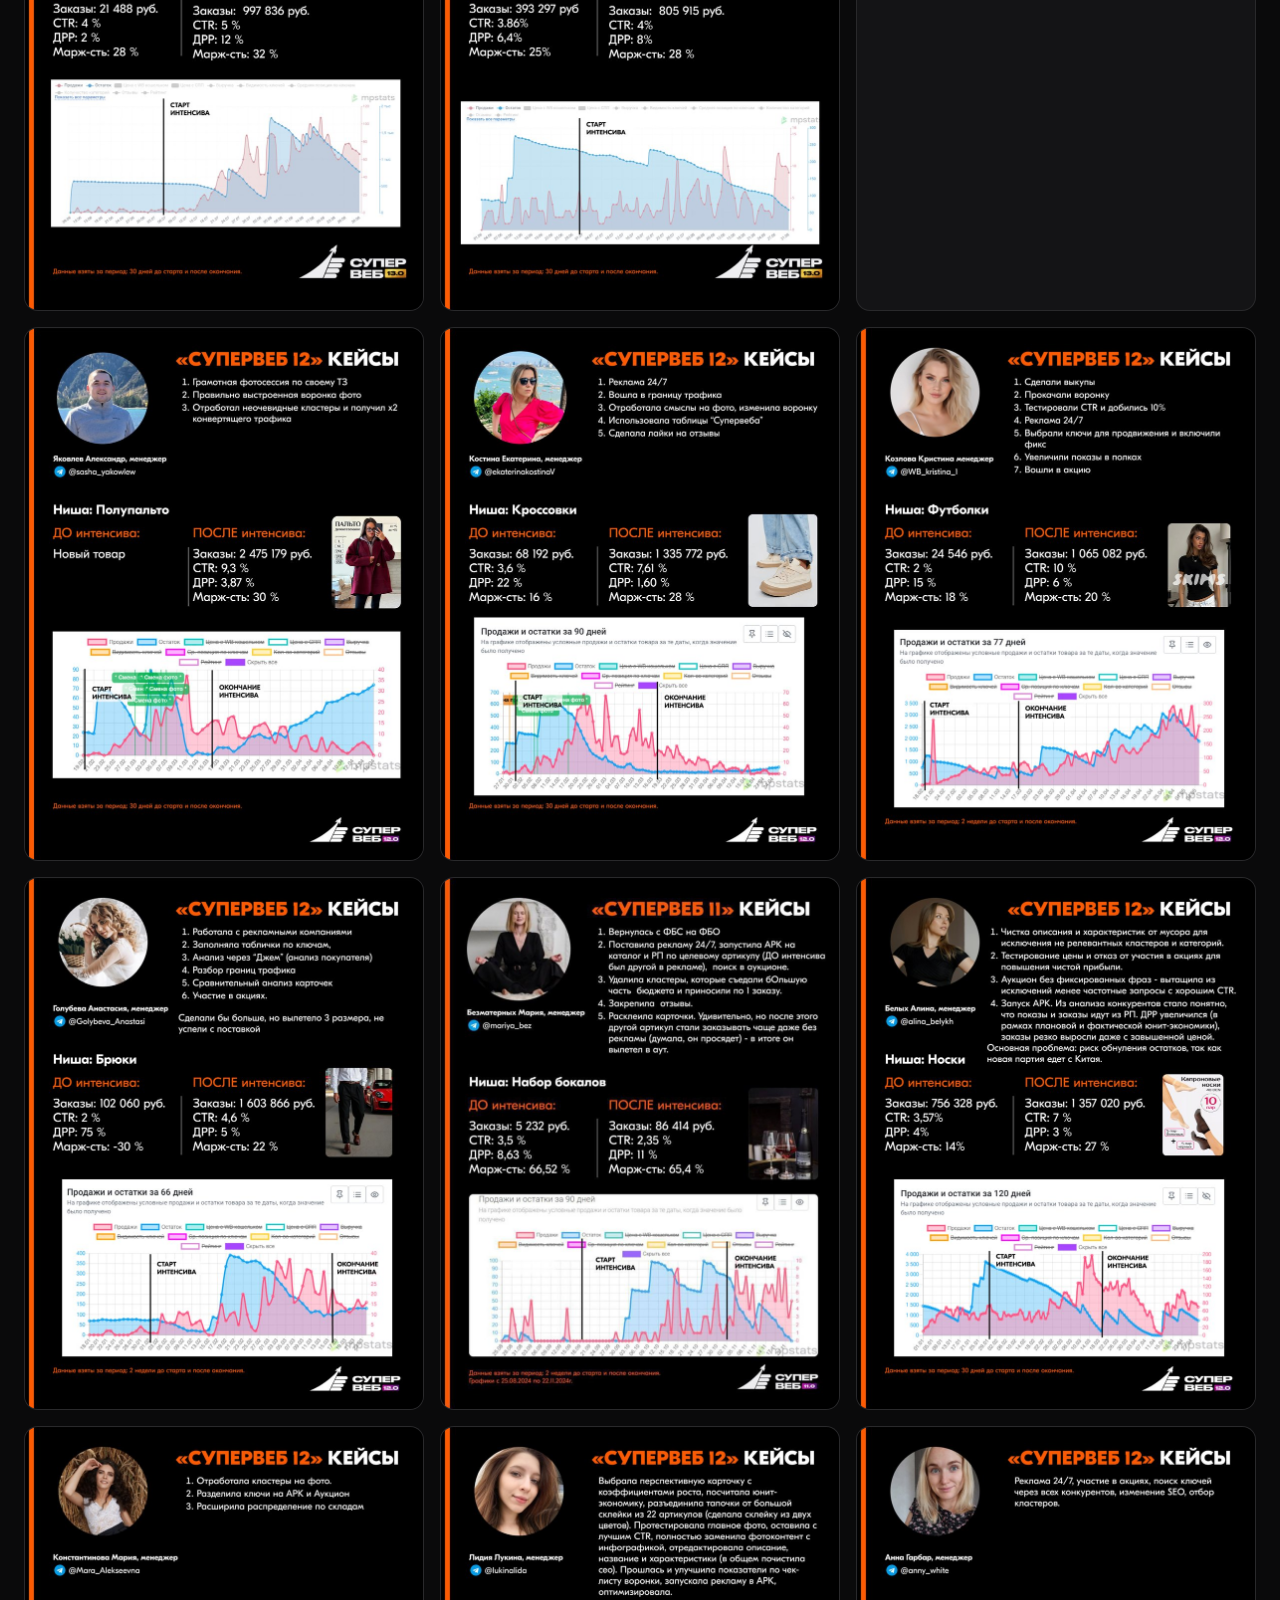
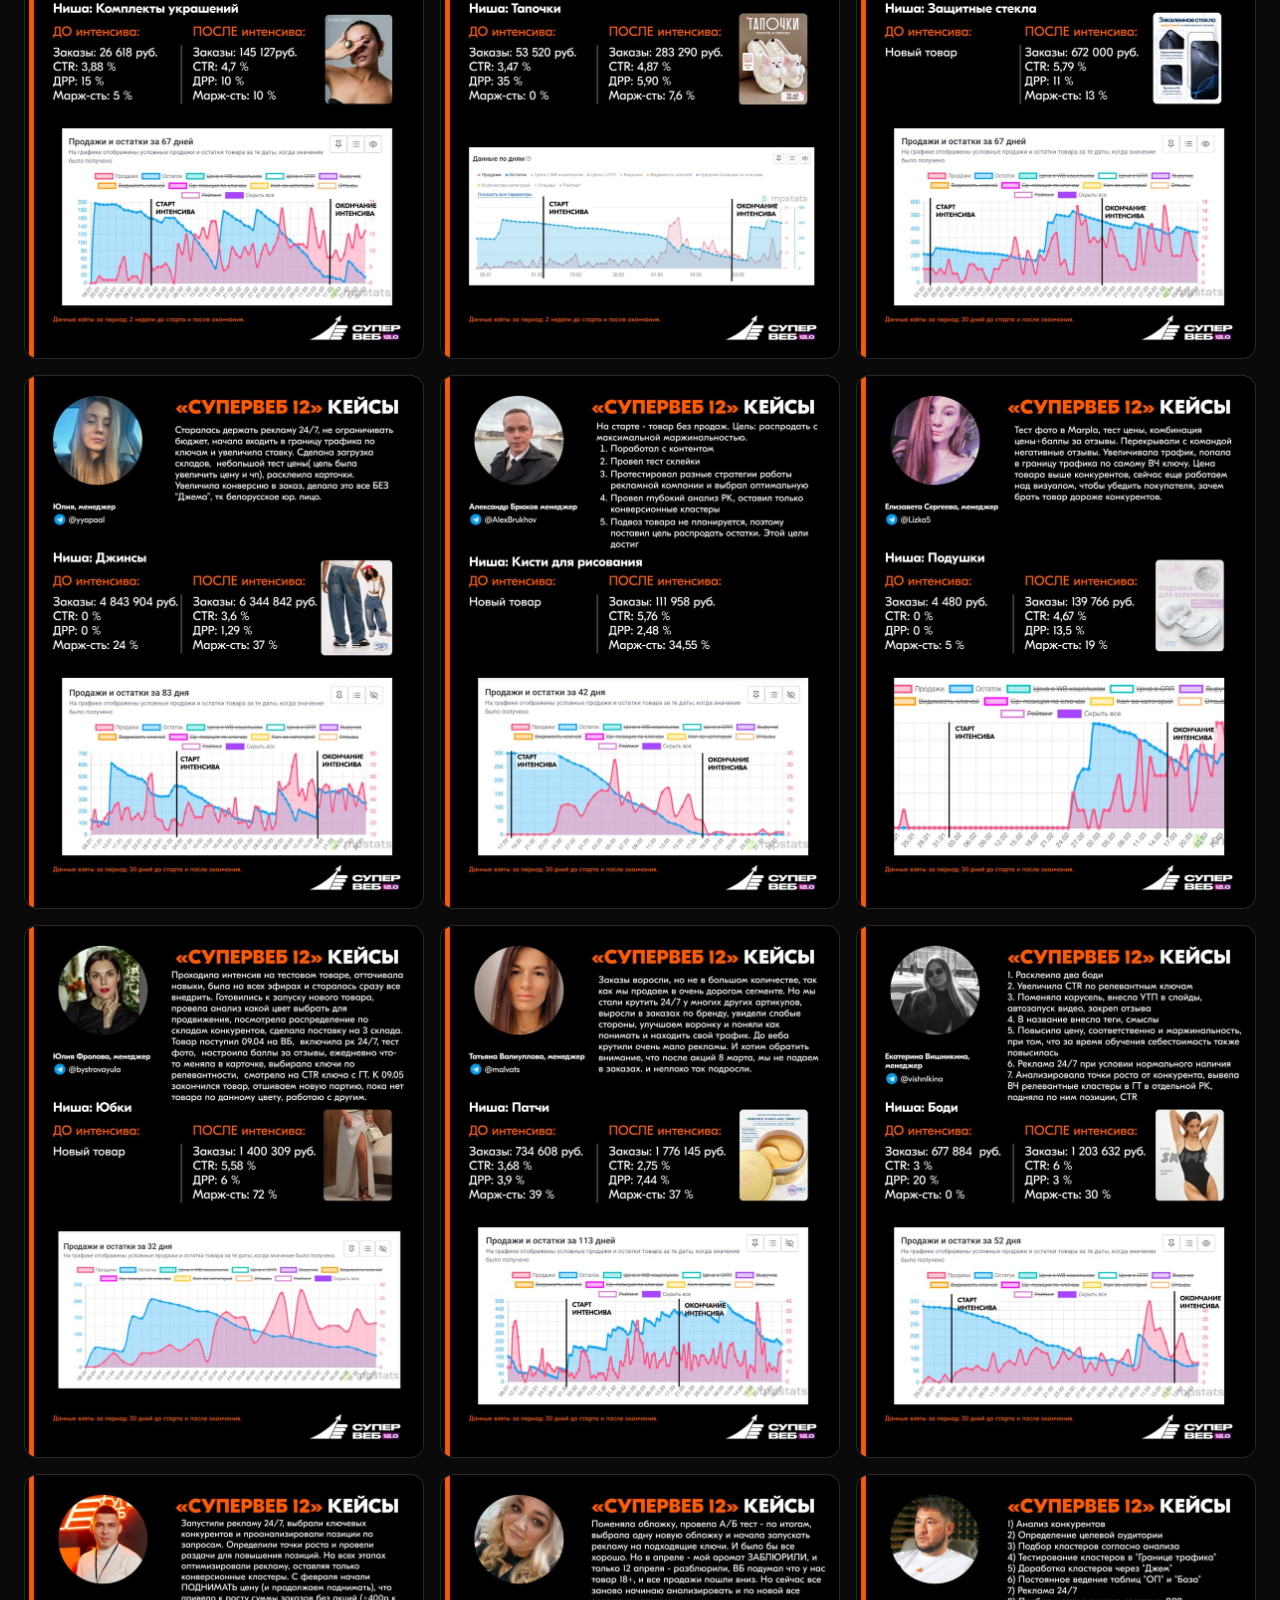
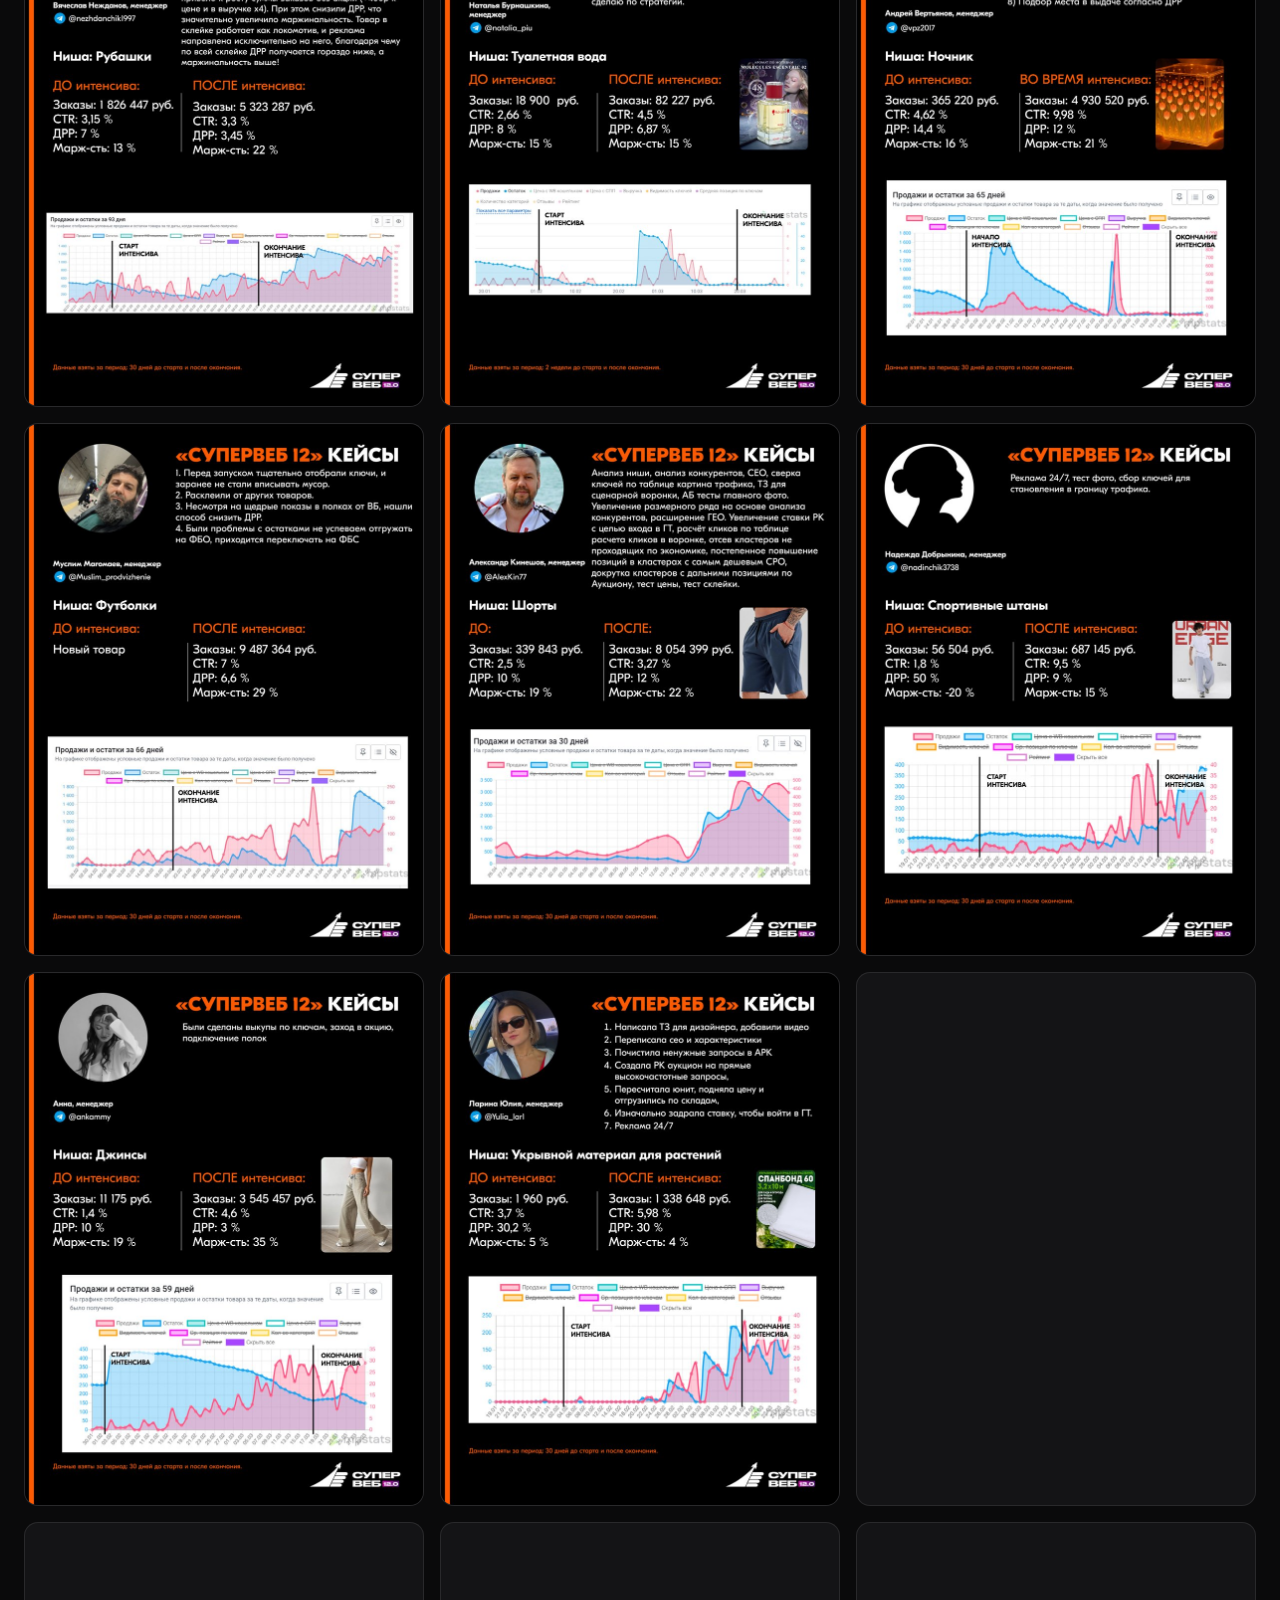
==== commit e53c3aec: "Старт нового интенсива: 2027 год вместо ноября 2026 Co-Authored-By: Claude Opus 5 <noreply@anthropic" ====
--- a/cases.html
+++ b/cases.html
@@ -533,7 +533,7 @@
   <div class="wrap">
     <div class="cta">
       <span class="eyebrow" style="justify-content:center">Ближайший поток</span>
-      <h2>Новый интенсив в&nbsp;ноябре 2026 года</h2>
+      <h2>Новый интенсив в&nbsp;2027 году</h2>
       <p class="lede" style="margin-inline:auto;text-align:center">Хотите такой же результат? Выберите тариф или задайте вопрос.</p>
       <div class="cta__btns">
         <a class="btn btn--primary" href="index.html#tiers">Выбрать тариф</a>
@@ -566,7 +566,7 @@
           <img class="logo__img" src="assets/img/logo.svg" alt="СуперВеб" width="143" height="46">
         </a>
         <p style="max-width:38ch;margin-top:16px">
-          Интенсив по&nbsp;продвижению на&nbsp;маркетплейсах. Новый интенсив в&nbsp;ноябре 2026 года.
+          Интенсив по&nbsp;продвижению на&nbsp;маркетплейсах. Новый интенсив в&nbsp;2027 году.
         </p>
       </div>
 
--- a/assets/css/styles.css
+++ b/assets/css/styles.css
@@ -493,8 +493,11 @@
 
 /* Нижняя кромка героя: растворяет фигуры и свечение в фоне страницы,
    поэтому граница между секциями не читается как линия. */
+/* Затемнение нижней кромки лежит под контентом (z-index 0): у .hero__in свой
+   слой, и при z-index 2 плашка гасила кнопки первого экрана. Фигура и силуэты
+   растворяются собственными масками, поэтому кромка всё равно мягкая. */
 .hero__fade {
-  position: absolute; left: 0; right: 0; bottom: 0; z-index: 2;
+  position: absolute; left: 0; right: 0; bottom: 0; z-index: 0;
   height: clamp(96px, 16vw, 200px);
   background: linear-gradient(to bottom,
     rgba(10, 10, 11, 0) 0%, rgba(10, 10, 11, 0.55) 55%, var(--bg) 100%);
@@ -1360,14 +1363,45 @@
 /* --- 21. Адаптив --------------------------------------------------------- */
 
 @media (max-width: 1080px) {
-  .hero__in { grid-template-columns: 1fr; align-items: start; }
-  .hero__text { padding-bottom: 0; }
+  /* Узкое окно: две колонки сохраняем, фигура остаётся справа от текста.
+     Кегль заголовка уменьшаем, чтобы строки укладывались в колонку. */
+  .hero { min-height: 0; padding-bottom: 0; }
+  /* Снимок - вырезка почти квадратная: в узкой колонке он выходил низким и
+     «убегал» вниз. Поэтому тянем его по высоте блока, а лишнее по бокам
+     срезаем рамкой колонки: в кадре остаются голова и плечи. */
+  .hero__in {
+    grid-template-columns: minmax(0, 1fr) minmax(0, 0.62fr);
+    gap: var(--s3); align-items: stretch;
+  }
+  .hero h1 { font-size: clamp(25px, 3.4vw, 38px); }
+  .hero__sub { font-size: 15px; }
+  .hero__cta { margin-top: var(--s5); }
+  .hero__text { padding-bottom: clamp(16px, 3vw, 44px); }
   .hero__media {
-    --bleed: 0px;
-    order: -1; width: 100%; max-width: 420px;
-    margin-inline: auto; margin-right: auto;
+    --bleed: var(--gutter);
+    position: relative; align-self: stretch;
+    width: calc(100% + var(--bleed)); max-width: none;
+    margin-left: 0; margin-right: calc(-1 * var(--bleed));
+    overflow: hidden;
+    /* Рамка обрезает снимок, поэтому растушёвываем уже саму рамку:
+       слева и снизу кадр уходит в фон, среза не видно. */
+    -webkit-mask-image:
+      linear-gradient(to right, transparent 0%, #000 20%),
+      linear-gradient(to bottom, #000 74%, transparent 100%);
+    mask-image:
+      linear-gradient(to right, transparent 0%, #000 20%),
+      linear-gradient(to bottom, #000 74%, transparent 100%);
+    -webkit-mask-composite: source-in;
+    mask-composite: intersect;
   }
-  .hero__photo { width: 100%; }
+  .hero__photo {
+    position: absolute; bottom: 0; left: 50%; transform: translateX(-50%);
+    height: 100%; width: auto; max-width: none;
+  }
+  /* Силуэты команды на узком экране читаются серыми пятнами - убираем,
+     оставляем только фигуру и свечение под ней. */
+  .hero__crew { display: none; }
+  .hero__fade { height: clamp(48px, 8vw, 96px); }
   .facts { grid-template-columns: repeat(2, 1fr); }
   .stats { grid-template-columns: repeat(2, 1fr); }
   .stat:nth-child(2) { border-right: 0; }
@@ -1396,8 +1430,21 @@
 
 @media (max-width: 720px) {
   :root { --gutter: 18px; }
+  /* Колонки сохраняем, но фигуре отдаём меньше места, а кнопки ставим в столбик */
+  .hero__in { grid-template-columns: minmax(0, 1fr) minmax(0, 0.72fr); }
+  .hero h1 { font-size: clamp(23px, 4.4vw, 30px); }
+  .hero__cta { flex-direction: column; align-items: flex-start; }
+  .hero__cta .btn { width: 100%; }
   .stats { grid-template-columns: 1fr; }
-  .stat { border-right: 0; border-bottom: 1px solid var(--line); }
+  /* Цифра слева, пояснение справа: строка заполняет ширину, а не жмётся к краю */
+  .stat {
+    border-right: 0; border-bottom: 1px solid var(--line);
+    display: grid; grid-template-columns: minmax(0, 36%) minmax(0, 1fr);
+    gap: var(--s4); align-items: center;
+    padding-block: var(--s5);
+  }
+  .stat__num { font-size: clamp(22px, 5.6vw, 30px); }
+  .stat__txt { margin-top: 0; }
   .stat:last-child { border-bottom: 0; }
   .facts { grid-template-columns: 1fr; }
   .gallery { grid-template-columns: repeat(2, 1fr); }
@@ -1407,24 +1454,44 @@
   .ask .btn { width: 100%; }
   .grid--3, .grid--4 { grid-template-columns: 1fr; }
   .cases-grid { grid-template-columns: repeat(2, 1fr); gap: var(--s3); }
+  /* Фотогалерея выпускных считается в четвертях: два вертикальных кадра в ряд,
+     горизонтальный - во всю ширину. Без этого правило выше растягивало фото
+     на весь экран и они шли по одному. */
+  .cases-grid--photos { grid-template-columns: repeat(4, 1fr); gap: var(--s3); }
   .footer__top { grid-template-columns: 1fr; }
   .count__unit { min-width: 0; flex: 1; }
   .hero__badge { left: 8px; }
 
-  /* На узком экране таблица показывает один выбранный тариф */
-  .cmp-picker { display: block; }
-  .cmp { min-width: 0; font-size: 13px; }
-  .cmp thead th:first-child { min-width: 0; width: auto; }
-  .cmp thead th + th,
-  .cmp td.c,
-  .cmp tfoot td + td { display: none; }
-  .cmp thead th.is-shown,
-  .cmp td.c.is-shown,
-  .cmp tfoot td.is-shown { display: table-cell; }
-  .cmp thead th + th { width: 88px; }
-  .cmp tbody th.lbl { position: static; }
-  .cmp thead th:first-child { position: sticky; top: var(--header-h); left: auto; }
-  .hint-swipe { display: none; }
+  /* Таблица тарифов уже, но листается вбок целиком: колонки видно все */
+  .cmp { font-size: 13px; min-width: 760px; }
+  .cmp thead th:first-child { min-width: 200px; width: 32%; }
+  .cmp thead th + th { width: auto; }
+}
+
+/* Телефон: две колонки в первом экране уже не читаются, фигура уходит под текст */
+@media (max-width: 560px) {
+  .hero__in { grid-template-columns: 1fr; align-items: start; }
+  .hero h1 { font-size: clamp(28px, 8vw, 38px); }
+  /* Фигура снова обычной картинкой под текстом, без обрезки по колонке */
+  .hero__media {
+    position: static; overflow: visible;
+    width: 100%; max-width: 460px; margin-inline: auto;
+    -webkit-mask-image: none; mask-image: none;
+  }
+  .hero__photo { position: static; transform: none; height: auto; width: 100%; }
+
+  /* На телефоне тарифы листаются вбок, как и на планшете: выпадающий список
+     не нужен, названия строк держим слева, чтобы не терять контекст. */
+  .cmp { min-width: 620px; font-size: 12px; }
+  .cmp thead th { padding: var(--s3); }
+  .cmp thead th:first-child { min-width: 150px; width: 150px; }
+  .cmp thead th + th { width: 94px; }
+  .cmp tbody th.lbl { min-width: 150px; padding: 11px var(--s3); }
+  .cmp td.c { padding: 11px 4px; }
+  .cmp__tname { font-size: 13px; }
+  .cmp__tprice { font-size: 12px; }
+  .cmp tfoot .btn { padding: 9px 8px; font-size: 10px; }
+  .hint-swipe { display: flex; }
 }
 
 /* ---------- Партнёры: бегущая строка ---------- */
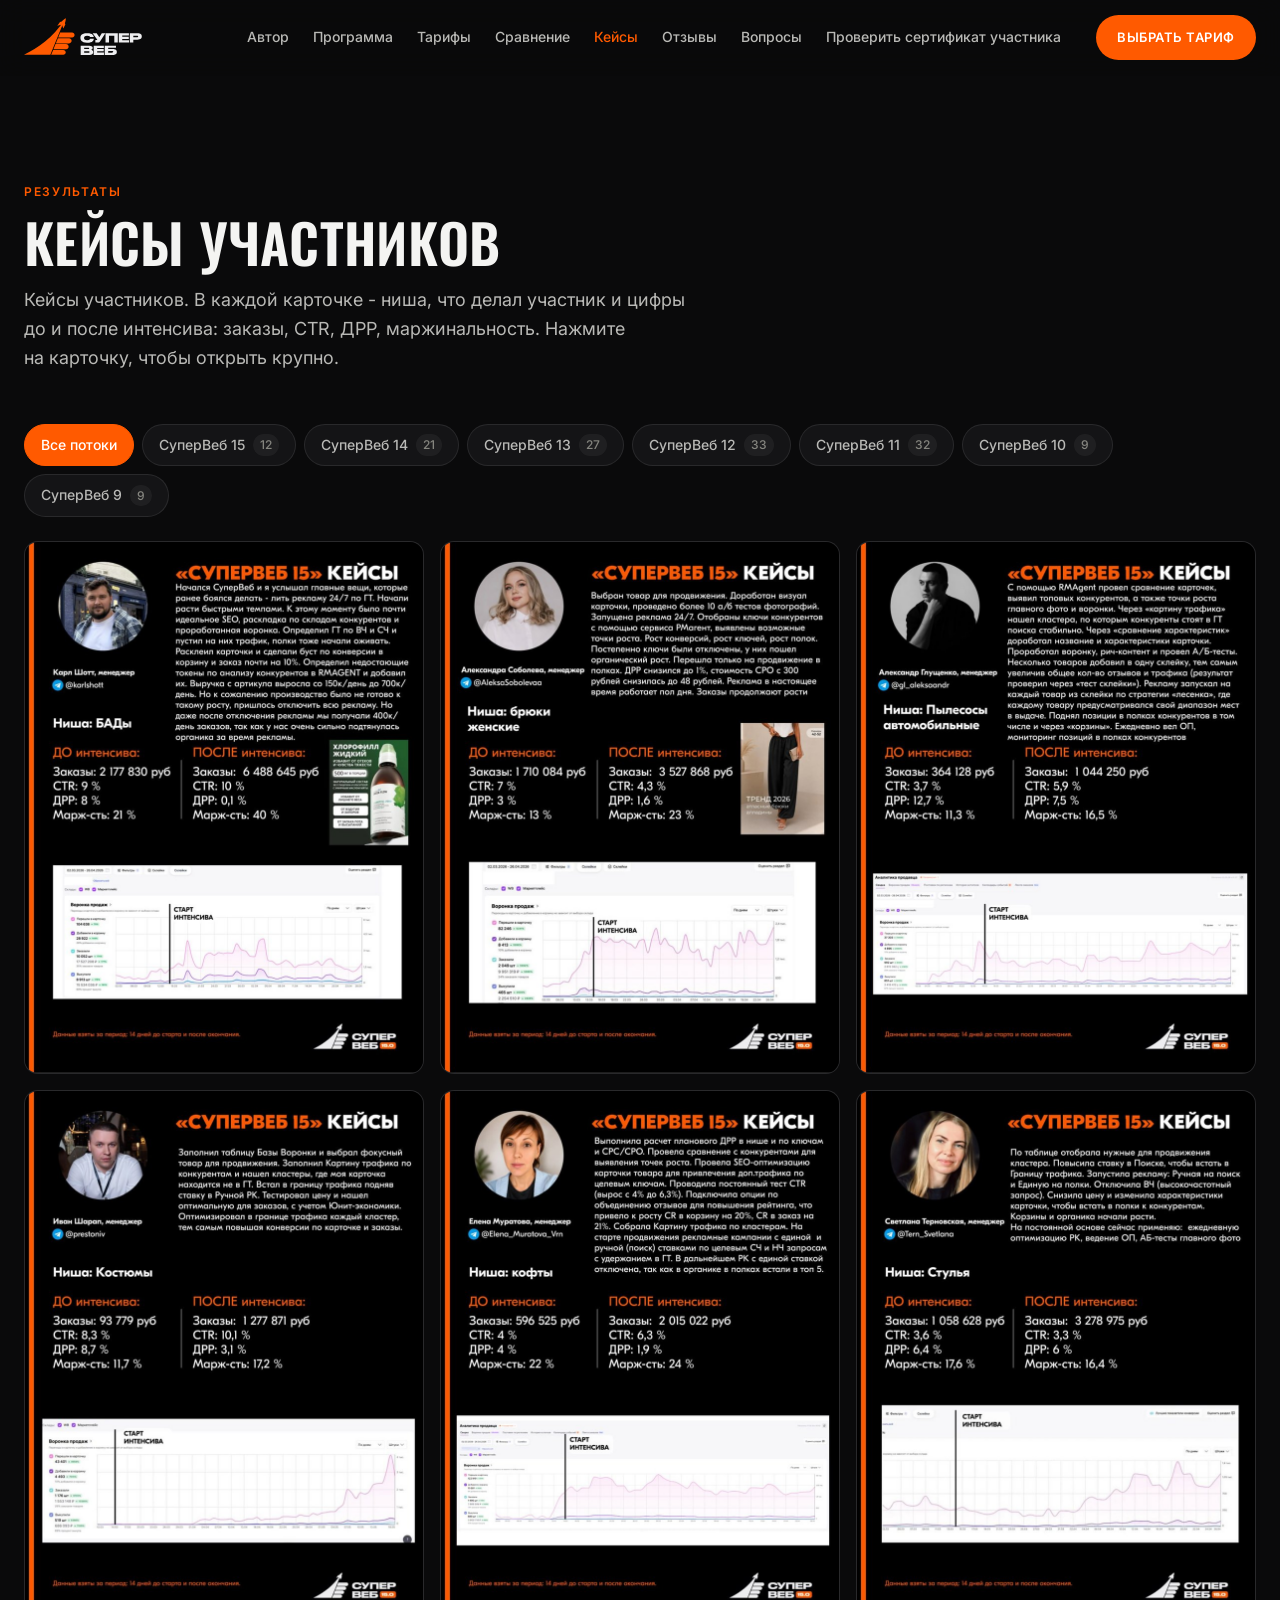
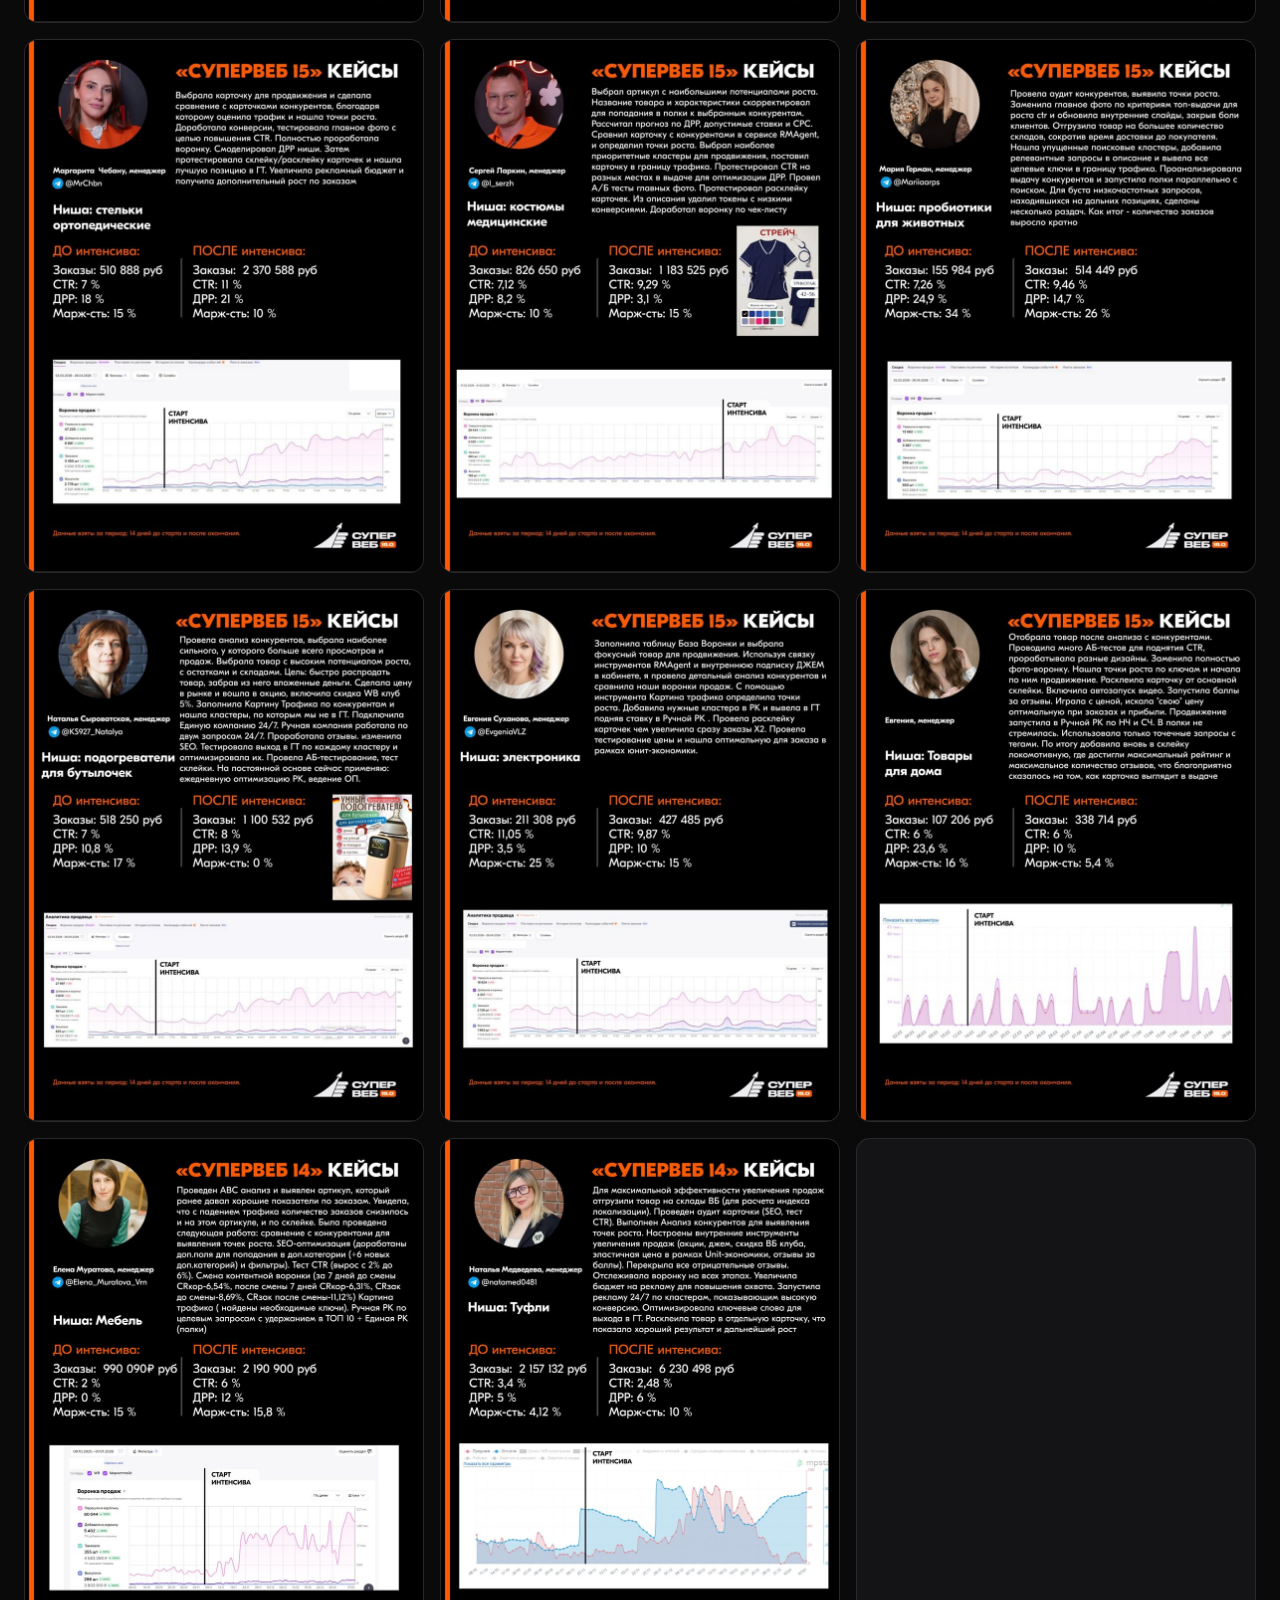
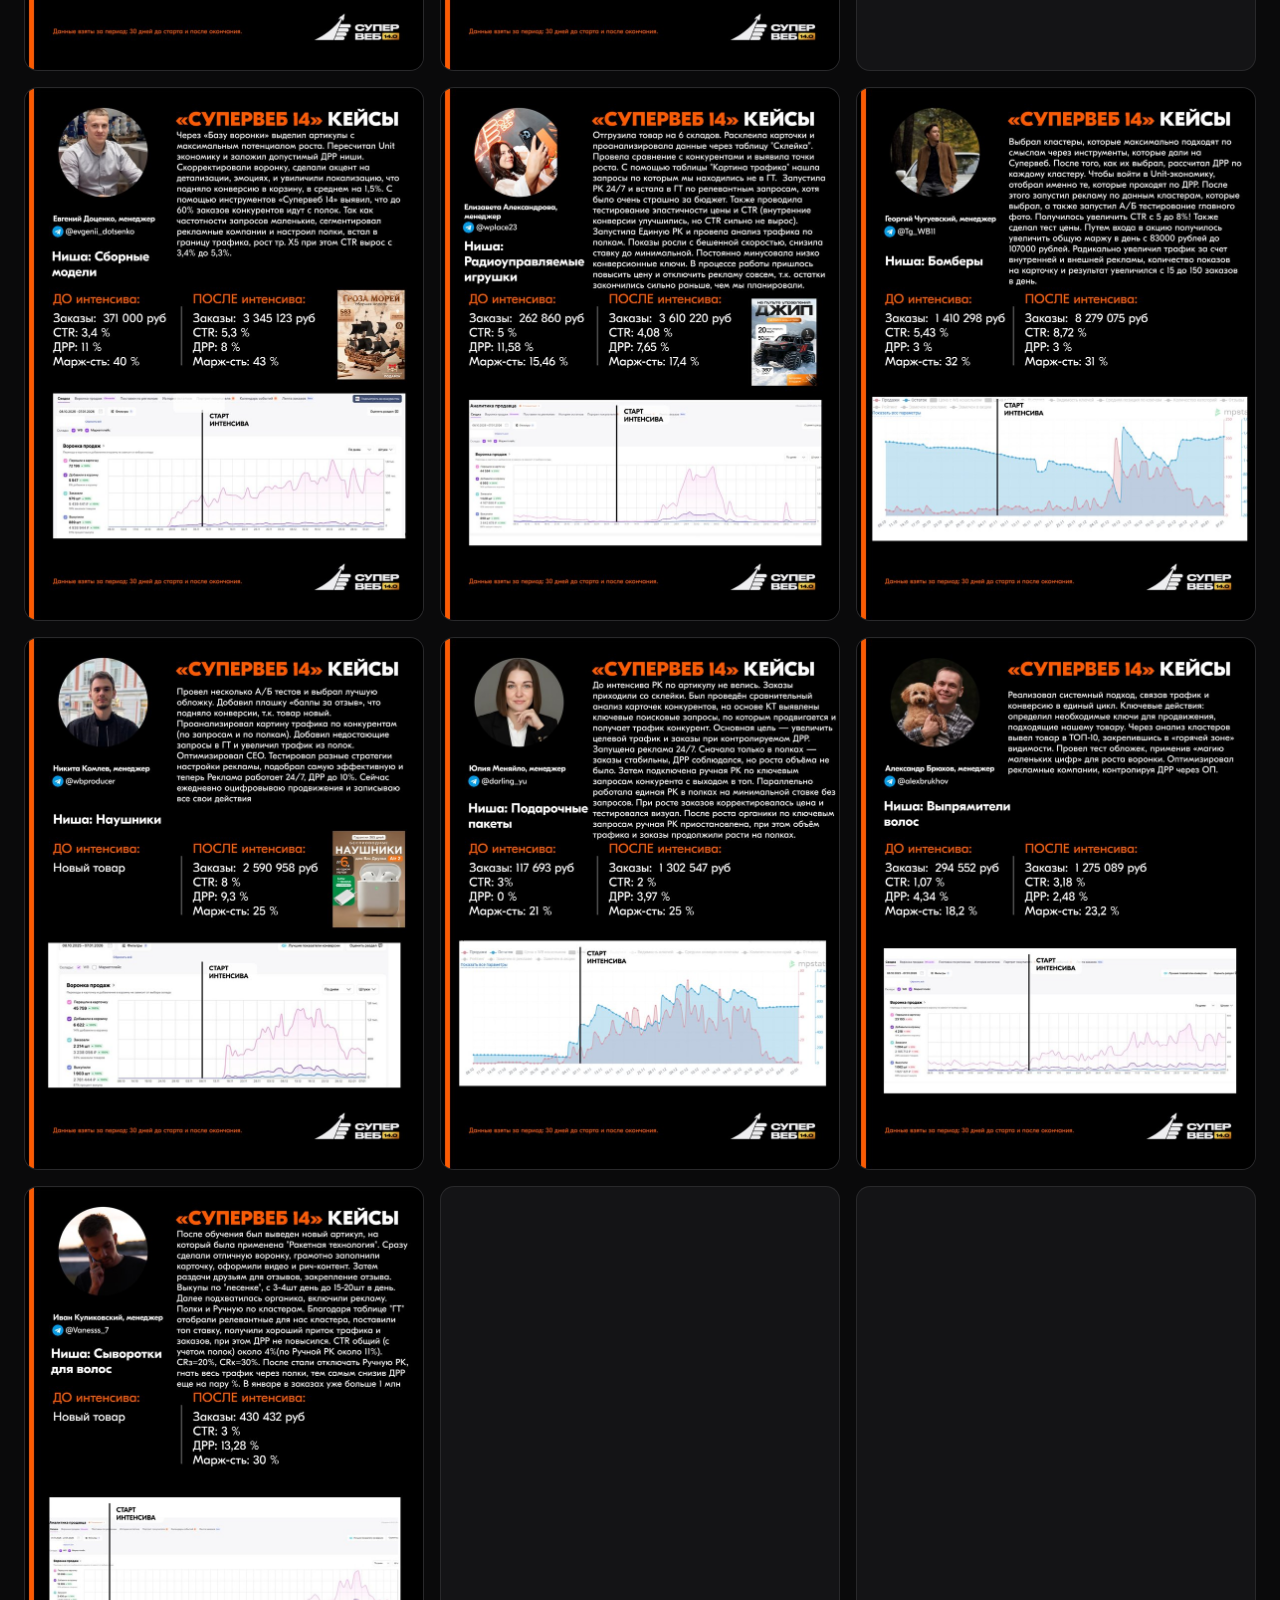
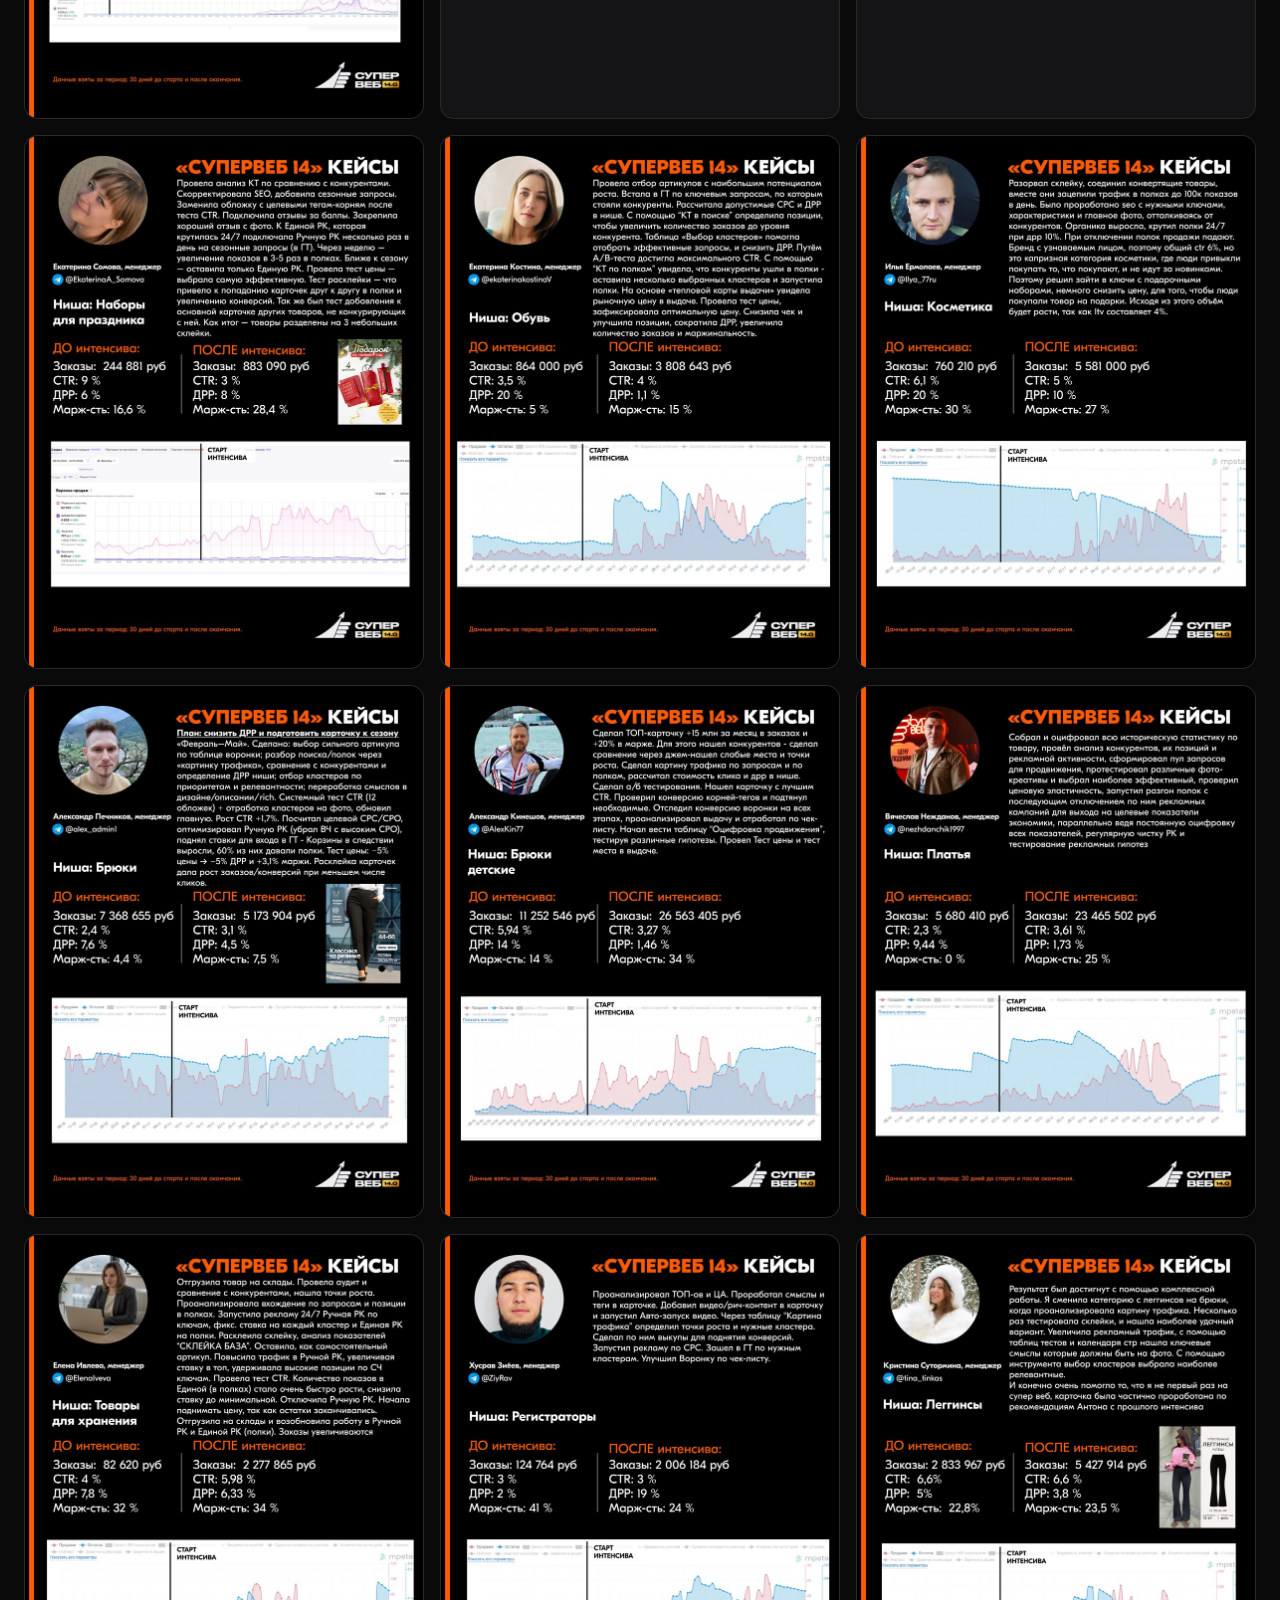
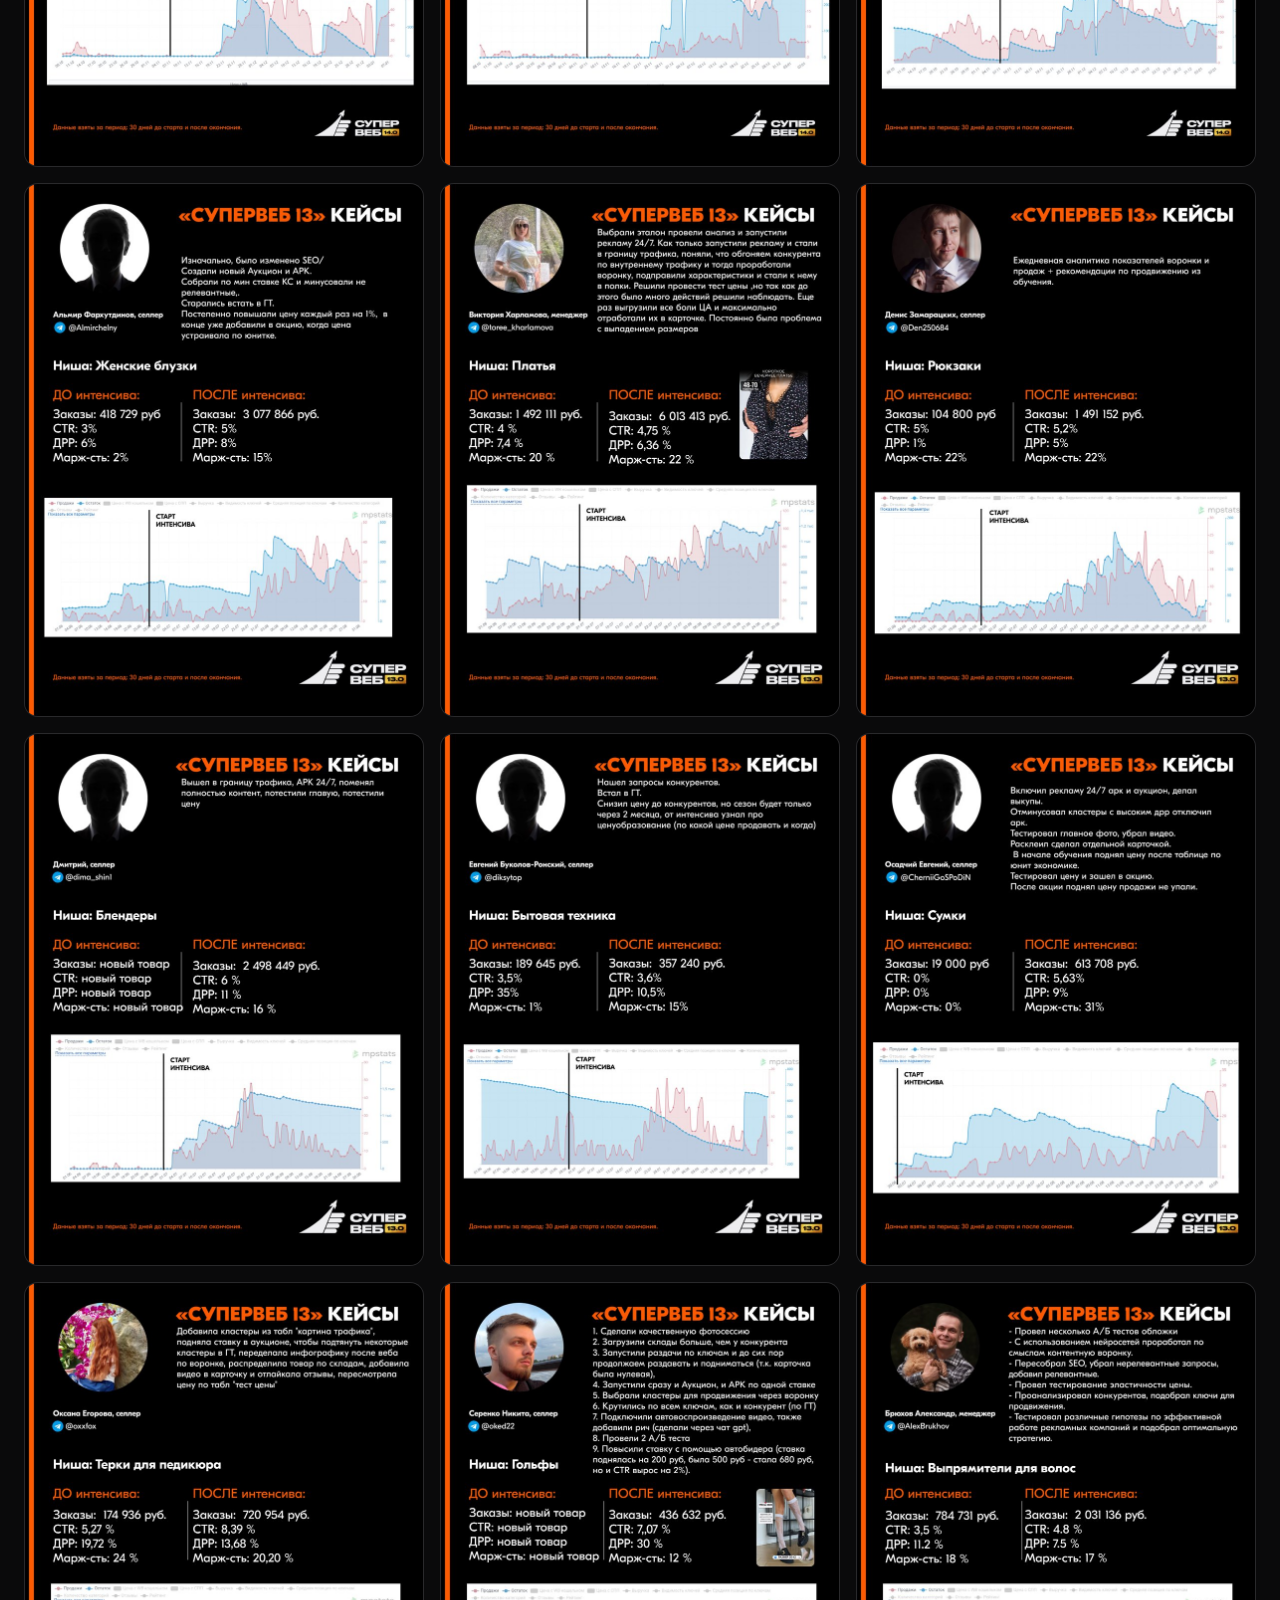
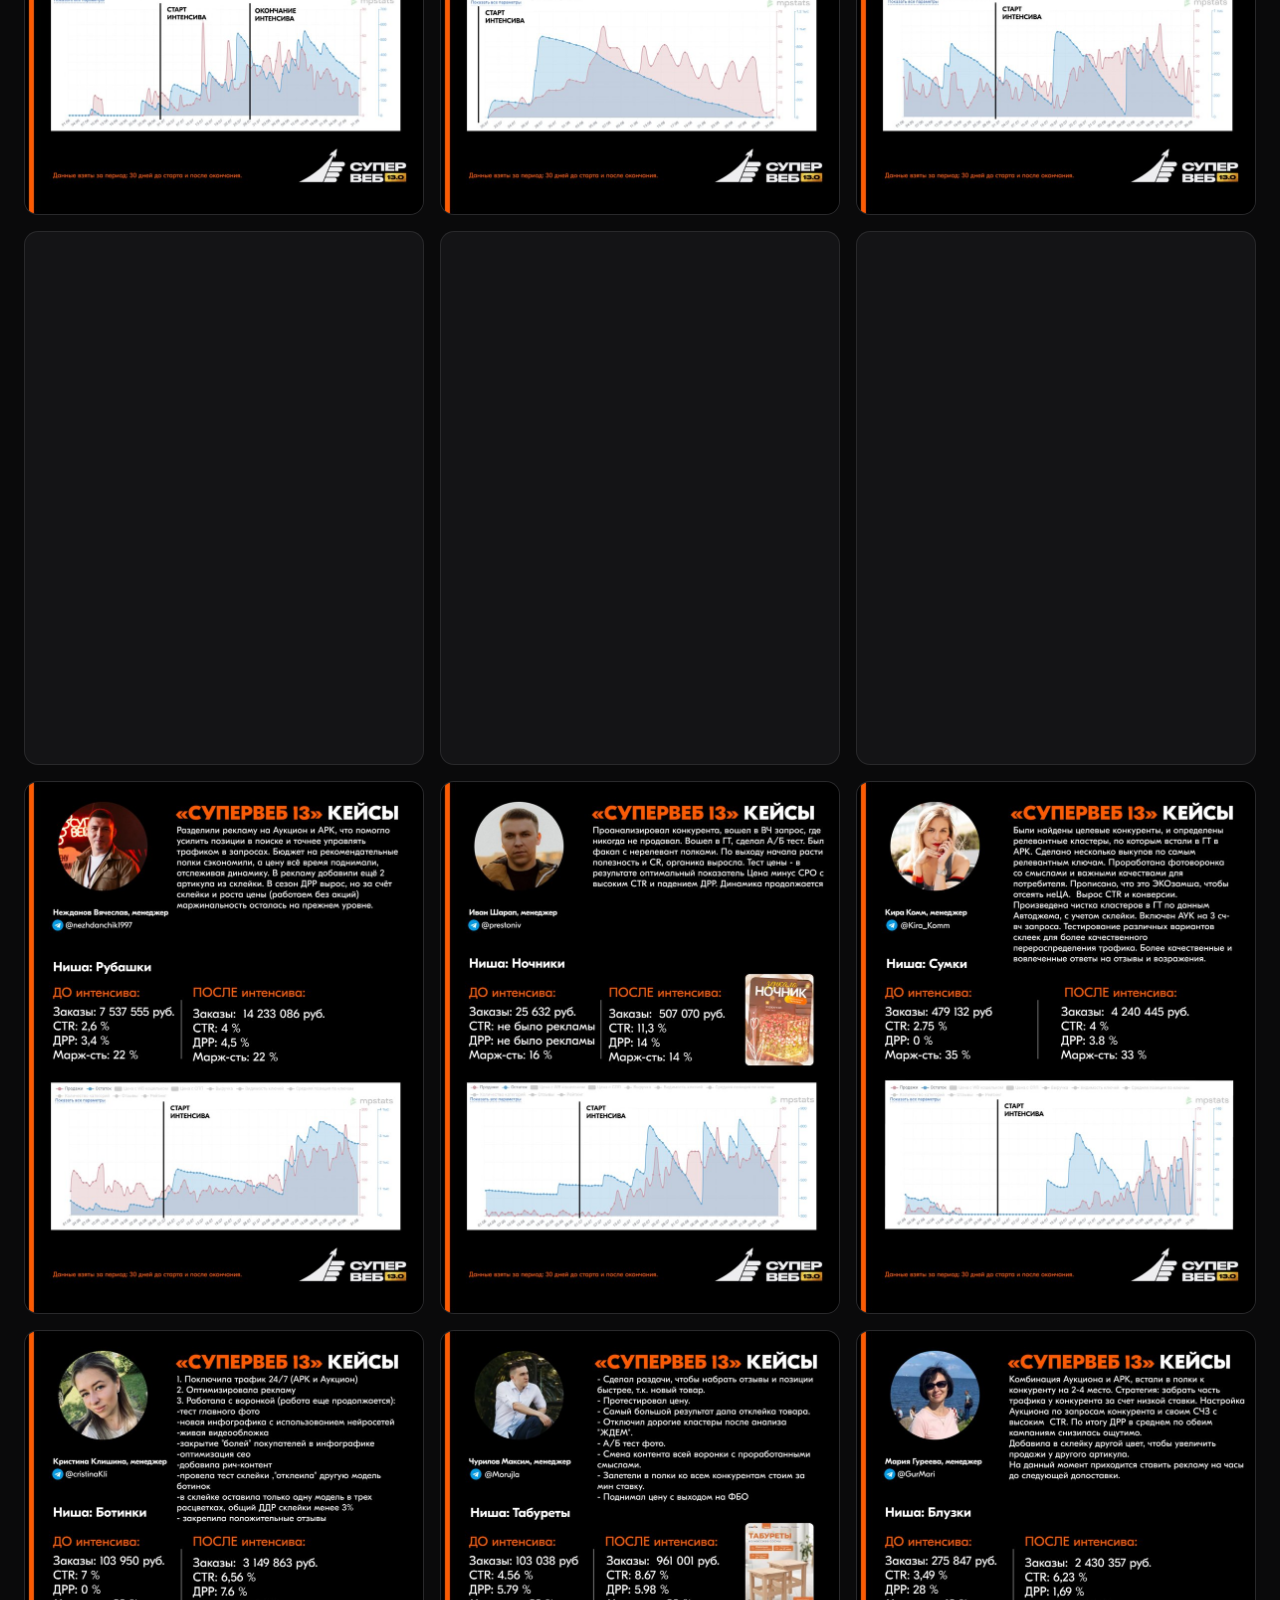
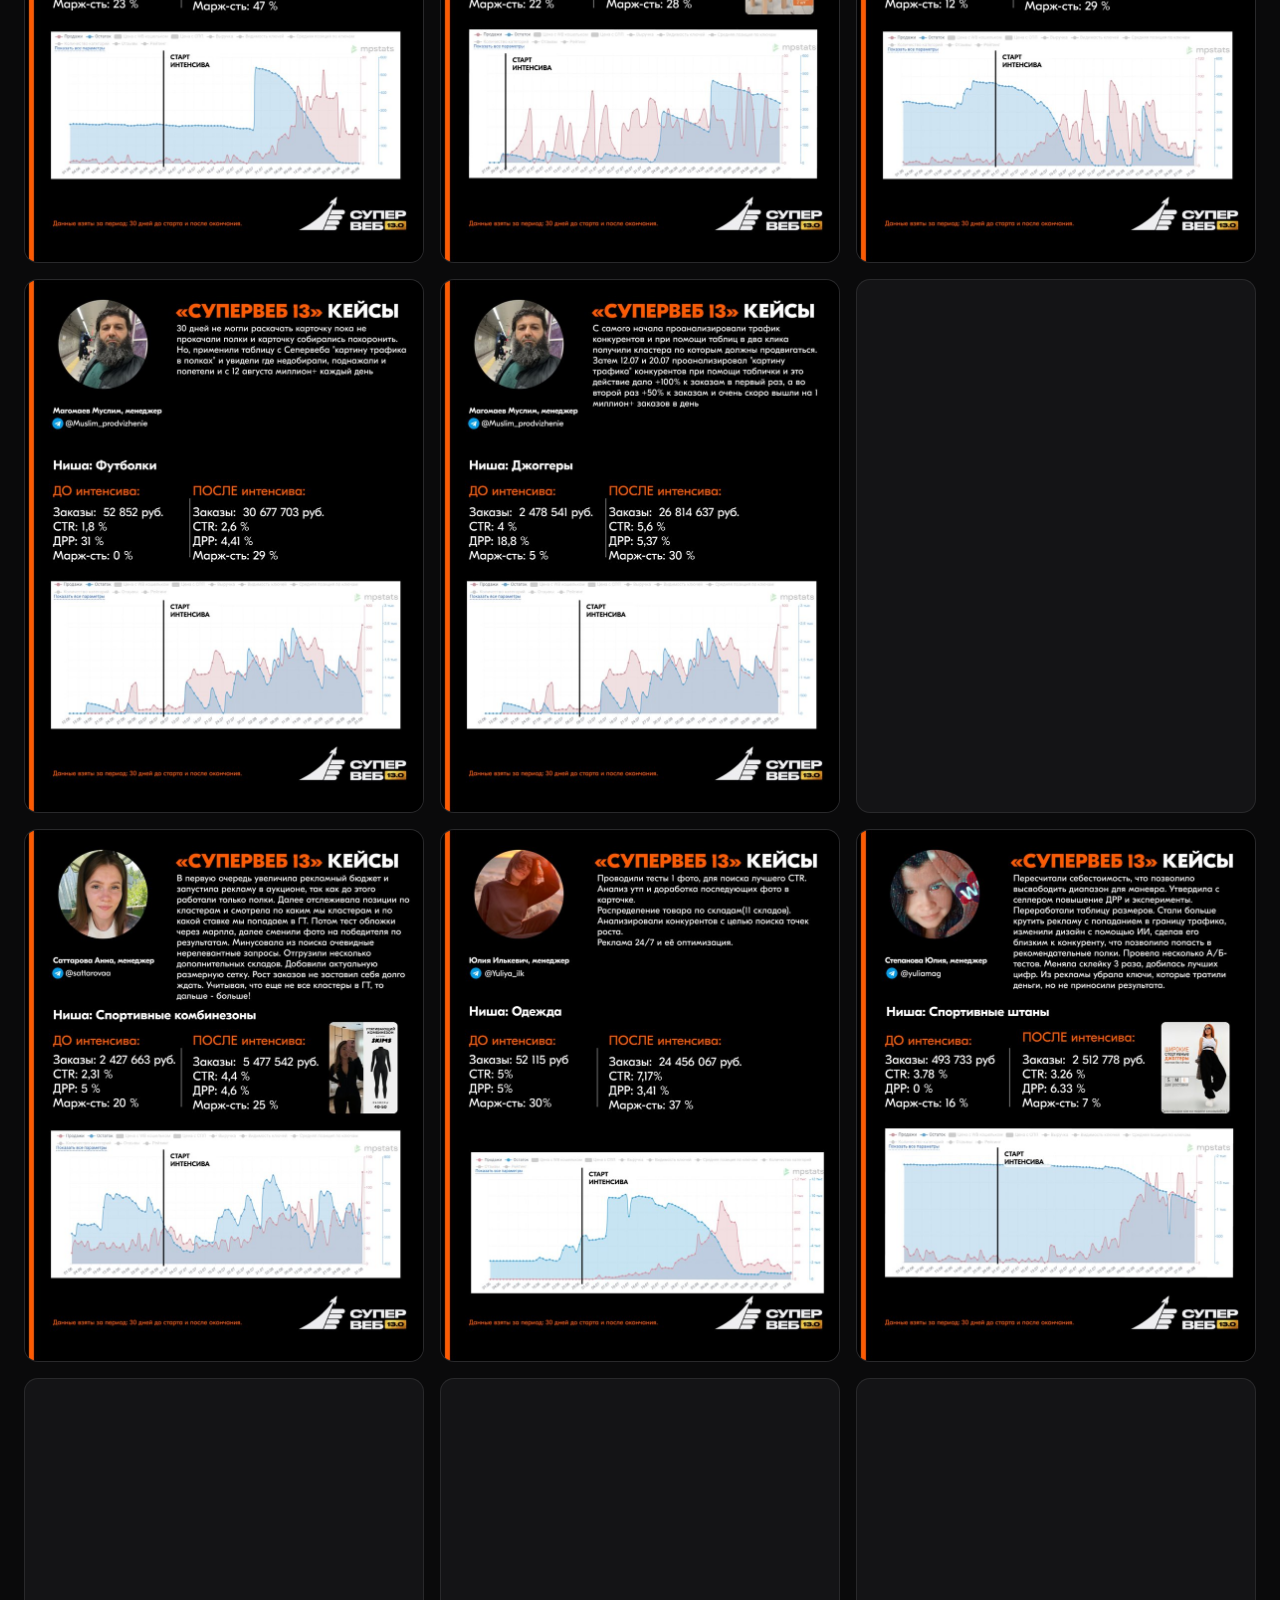
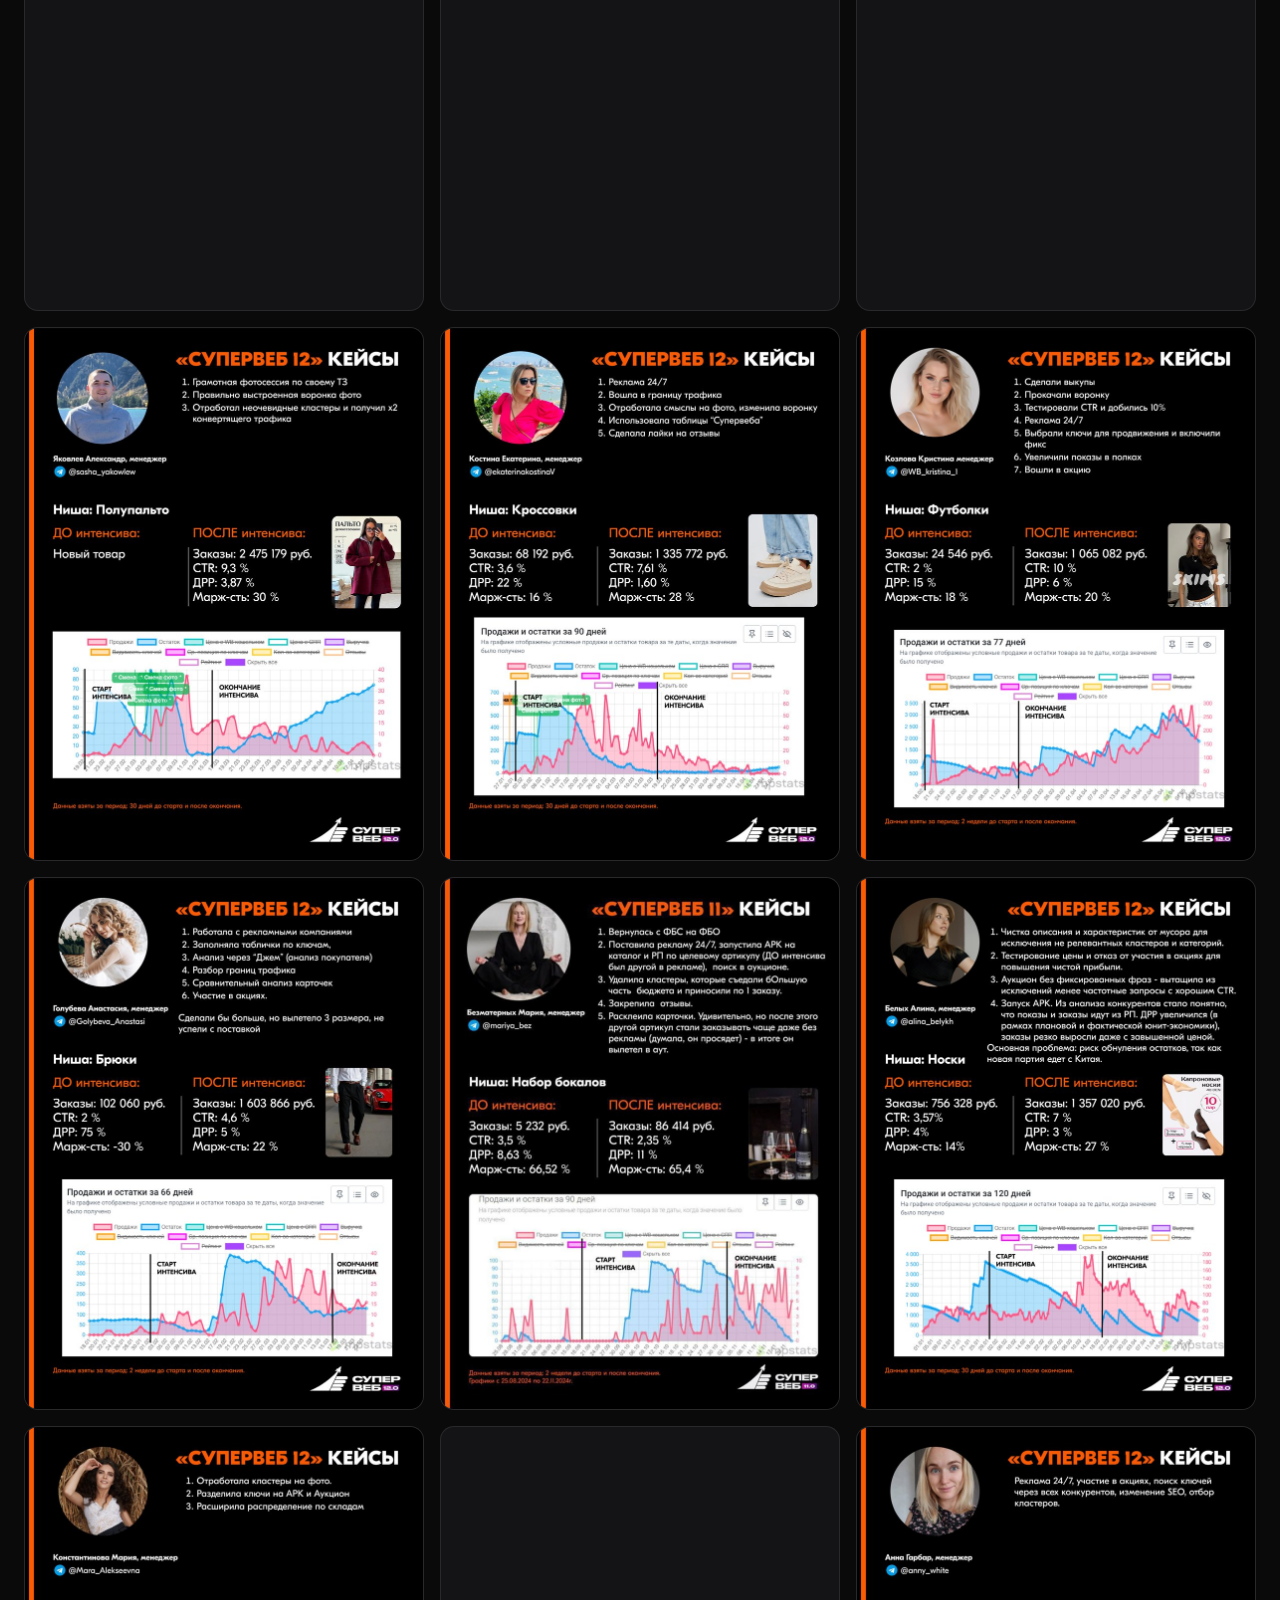
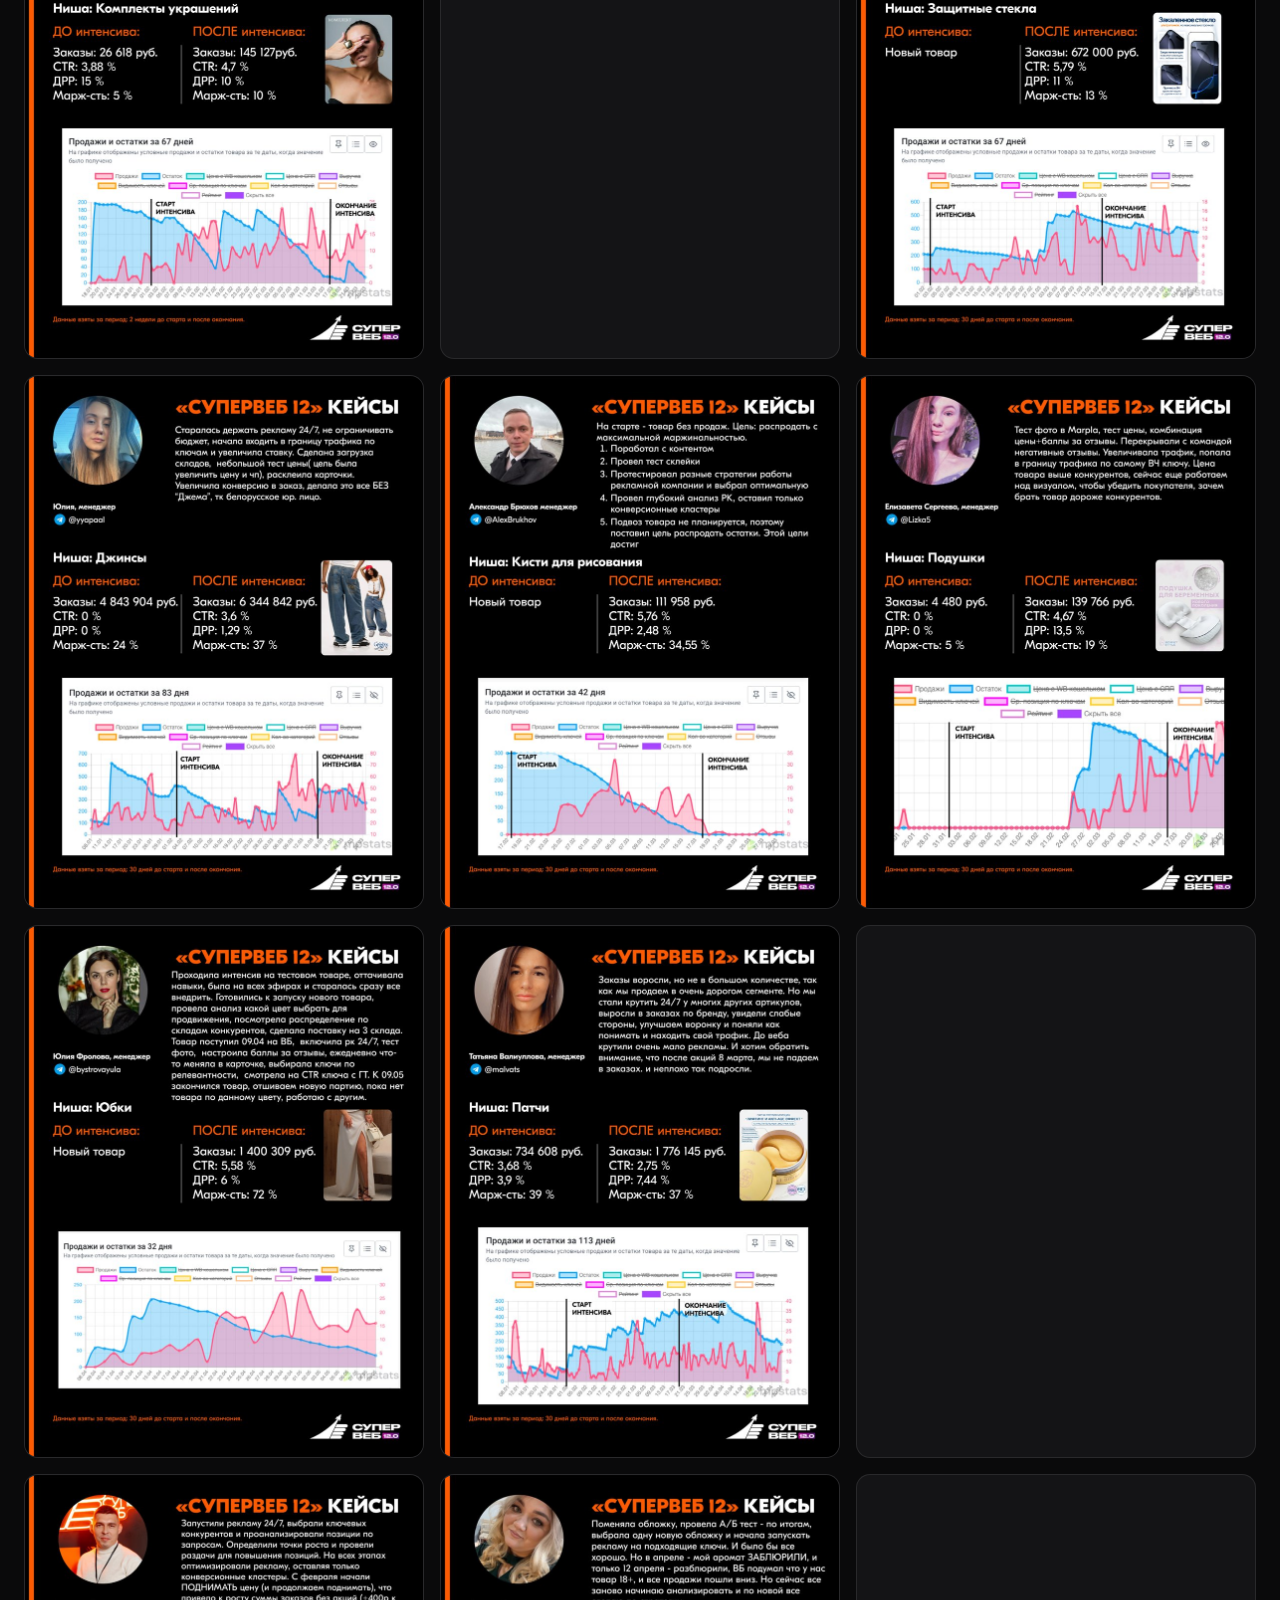
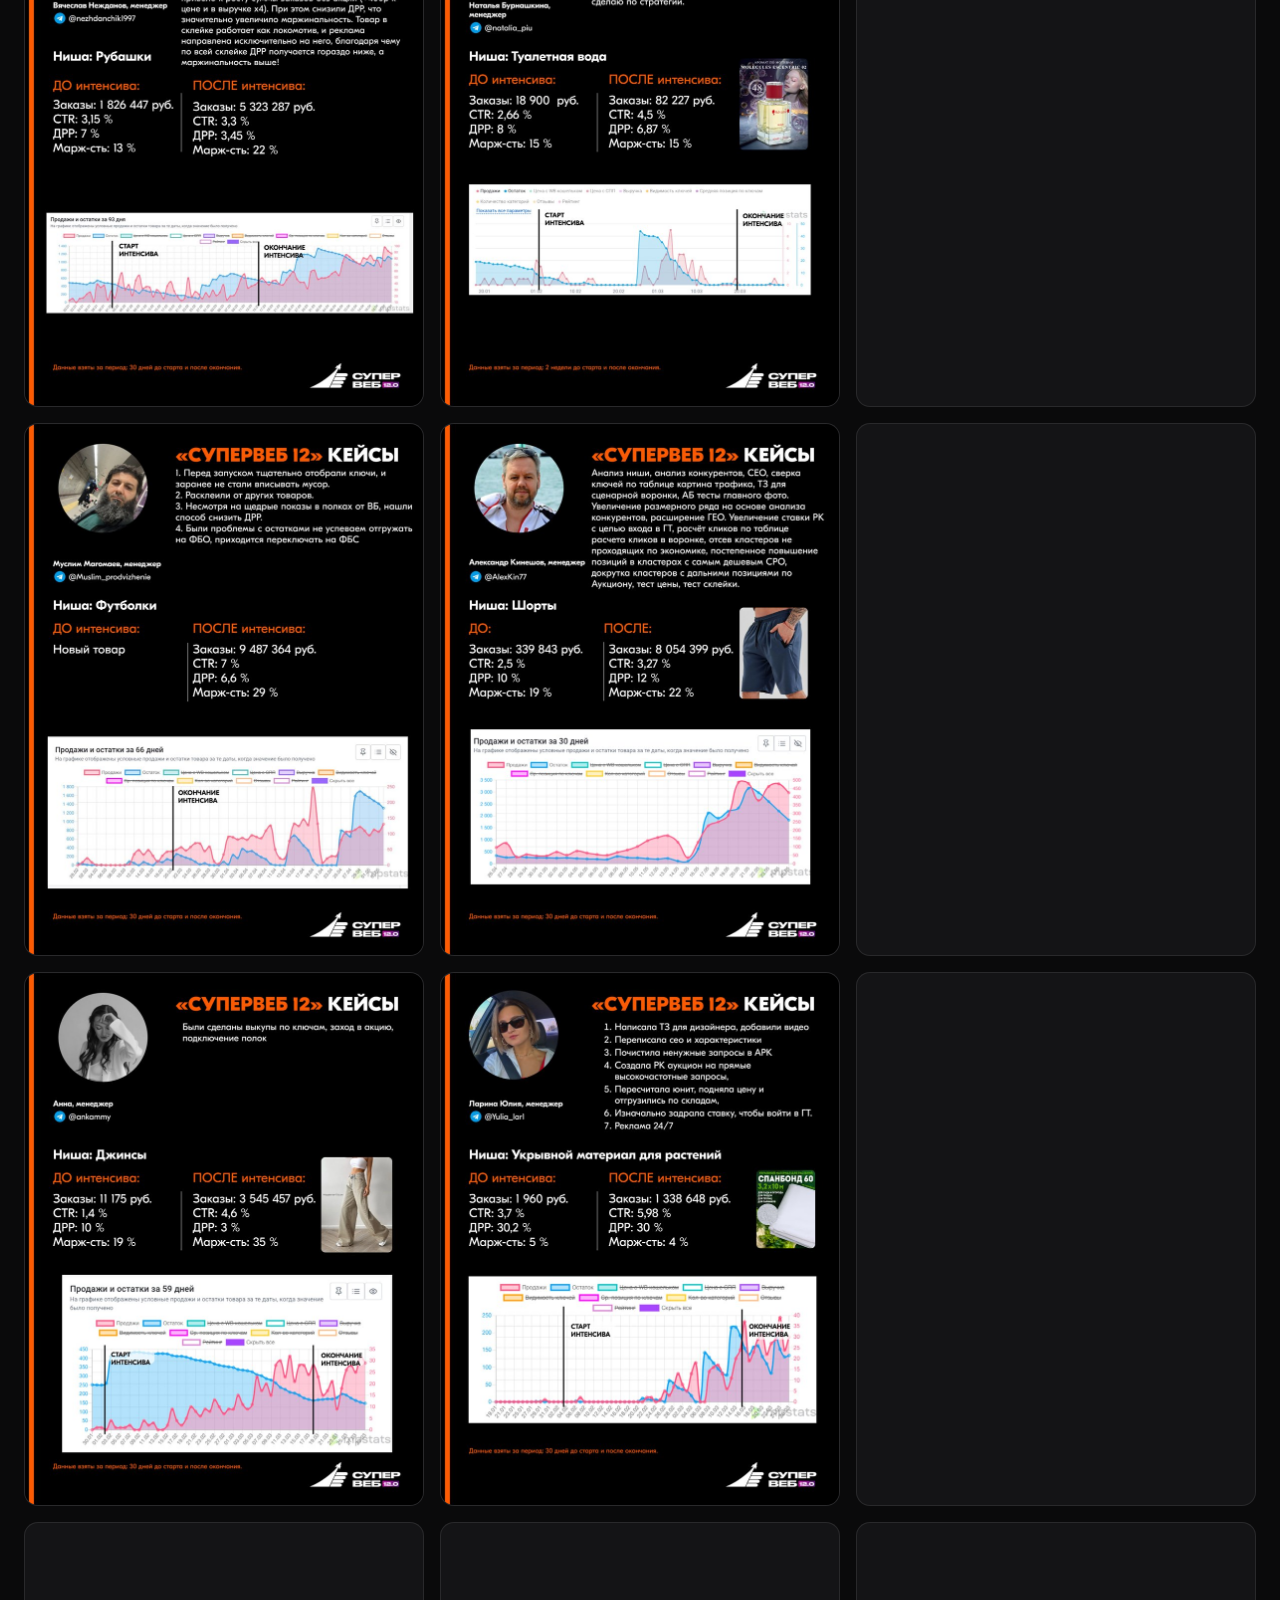
==== commit 7ab1699a: "Кейсы летнего потока 2026 и свежие фото с конференции - отдельная страница cases-summer.html с девят" ====
--- a/cases.html
+++ b/cases.html
@@ -578,6 +578,7 @@
           <li><a href="index.html#tiers">Тарифы</a></li>
           <li><a href="index.html#compare">Сравнение тарифов</a></li>
           <li><a href="index.html#faq">Вопросы</a></li>
+          <li><a href="cases-summer.html">Кейсы лета 2026</a></li>
           <li><a href="student.html">Проверить сертификат участника</a></li>
         </ul>
       </div>
